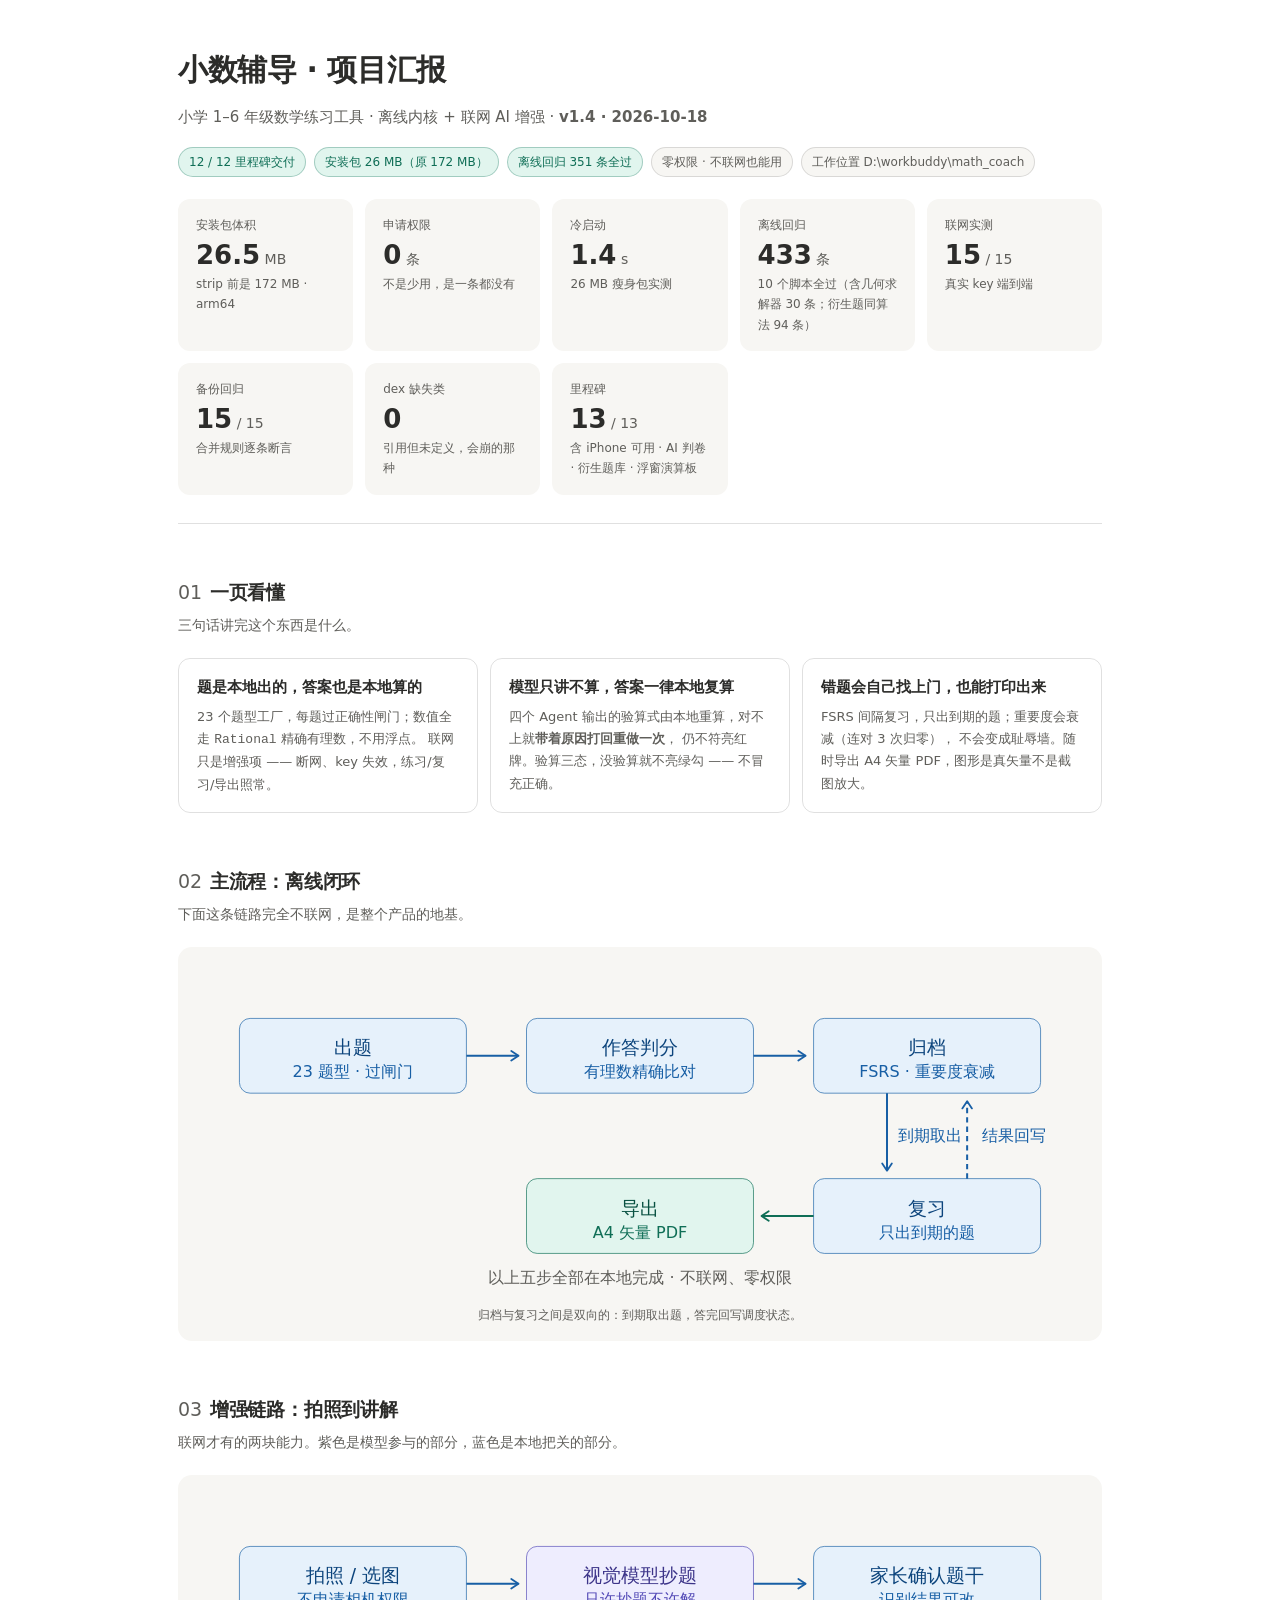
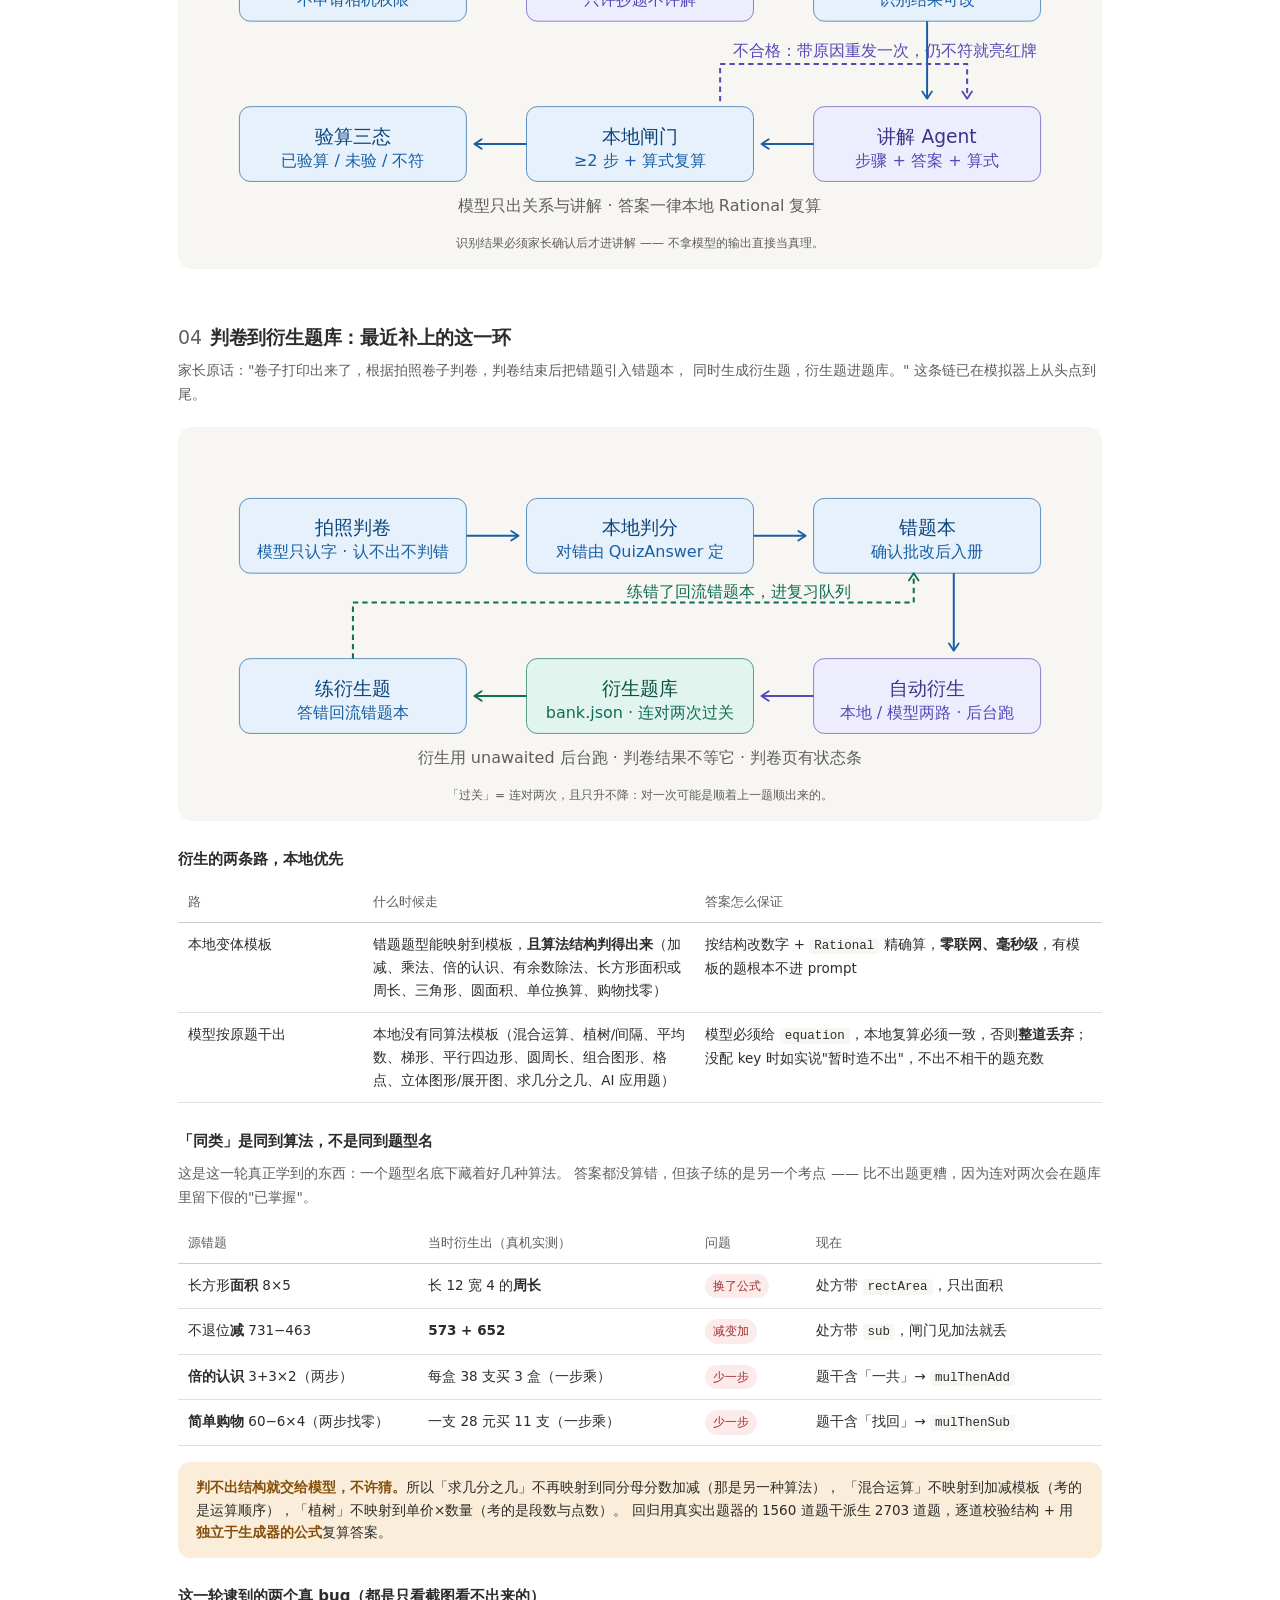
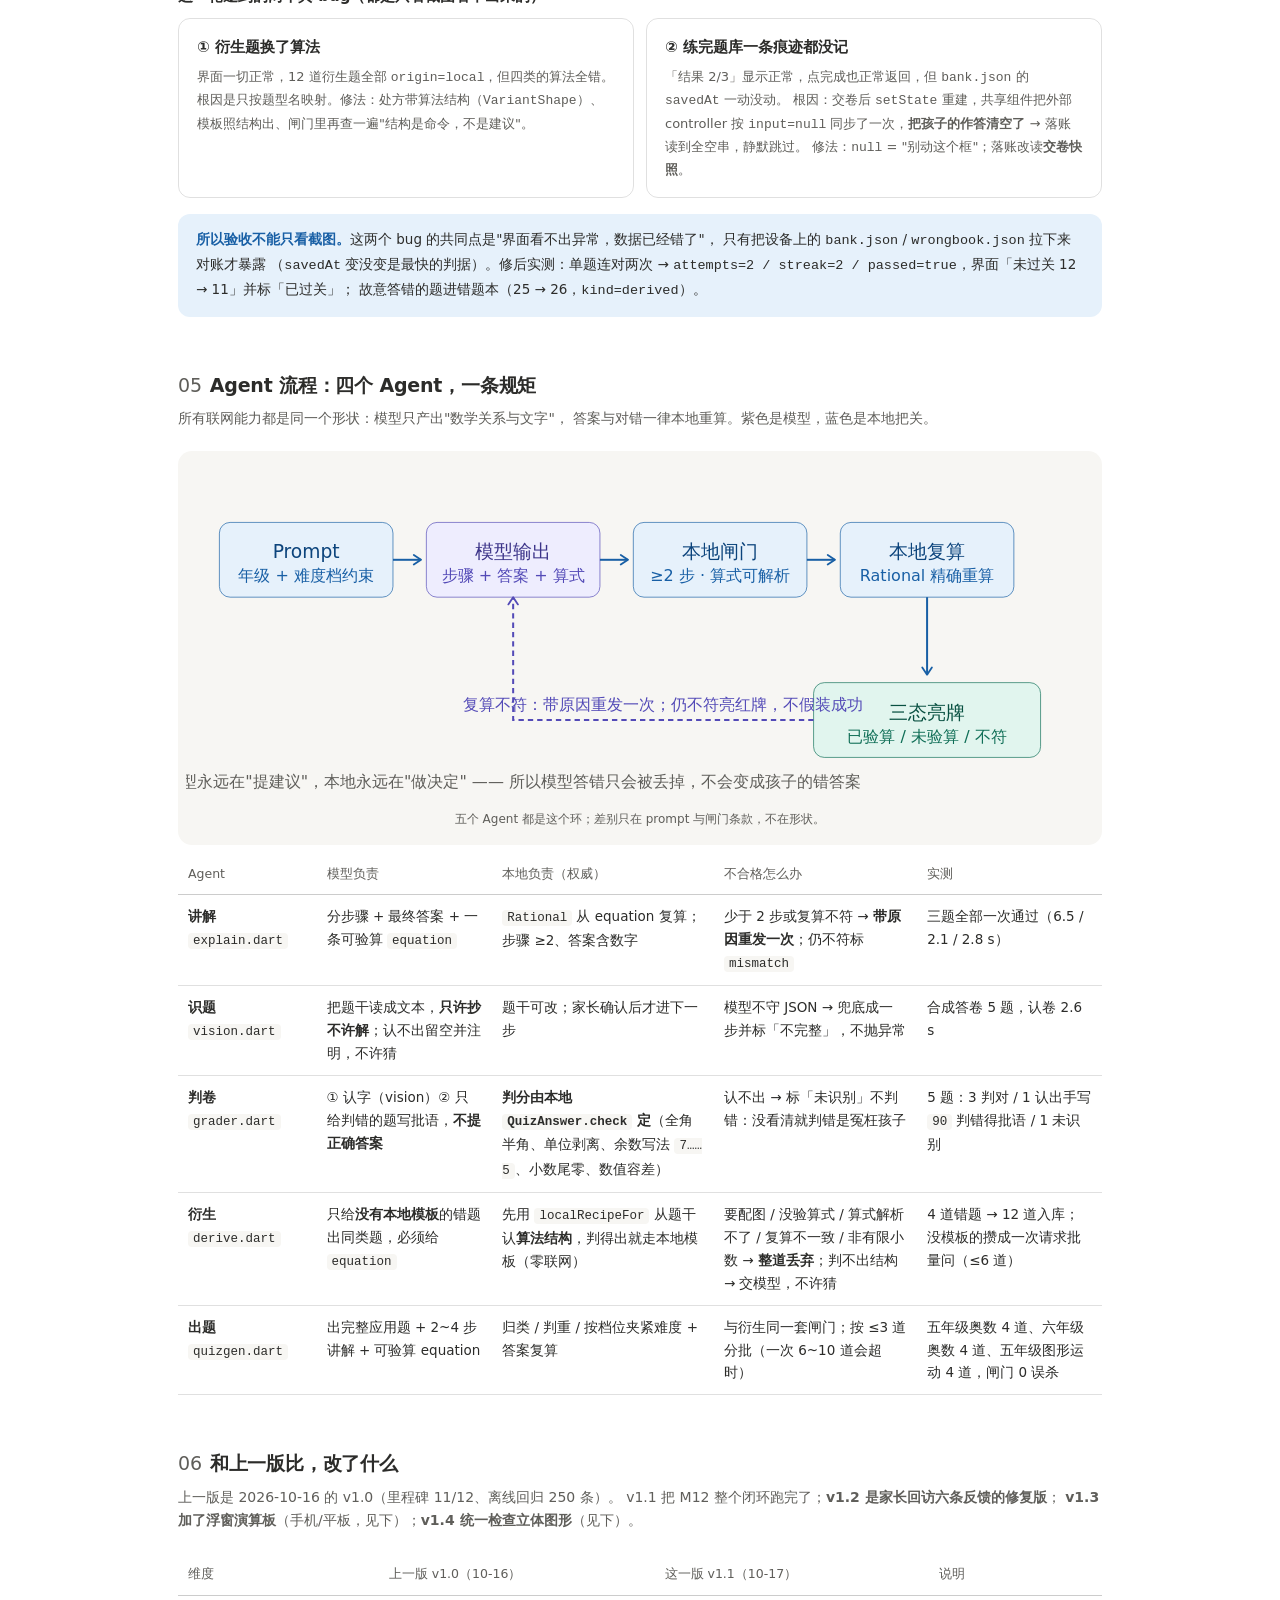
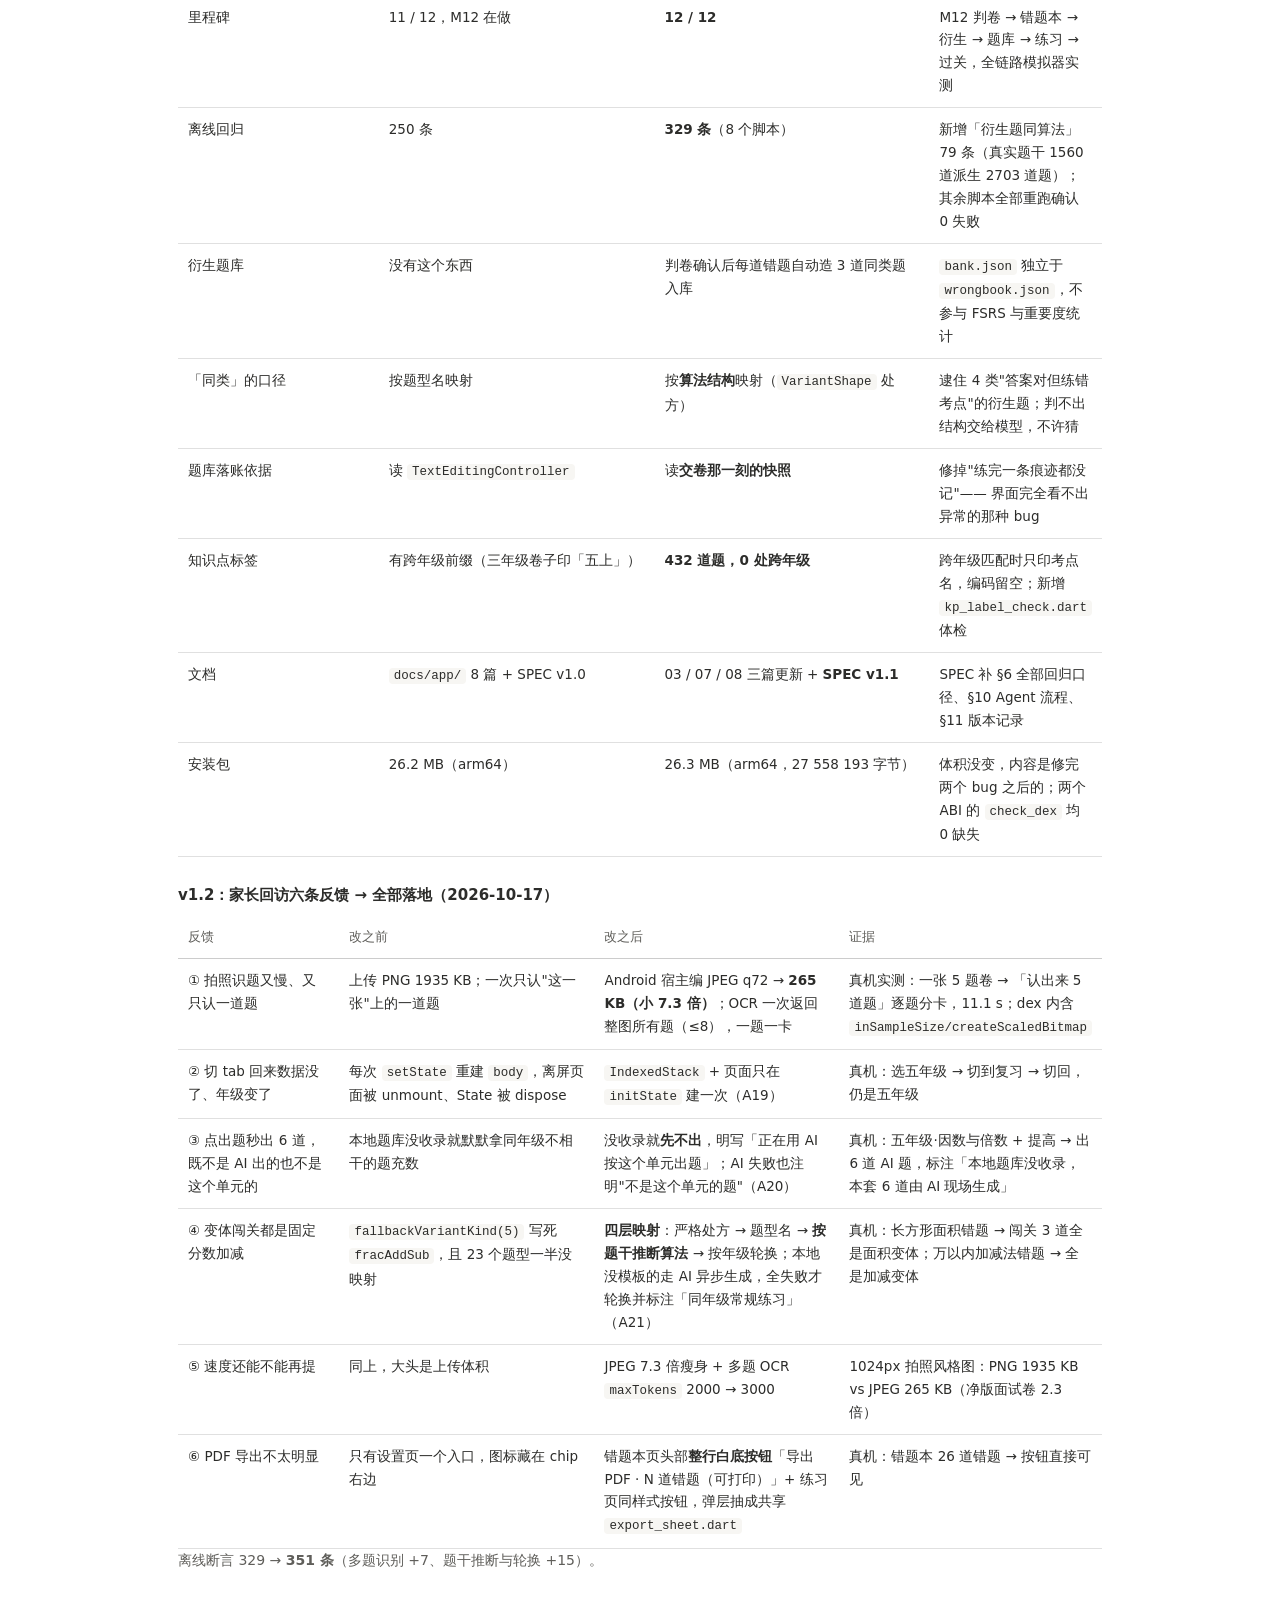
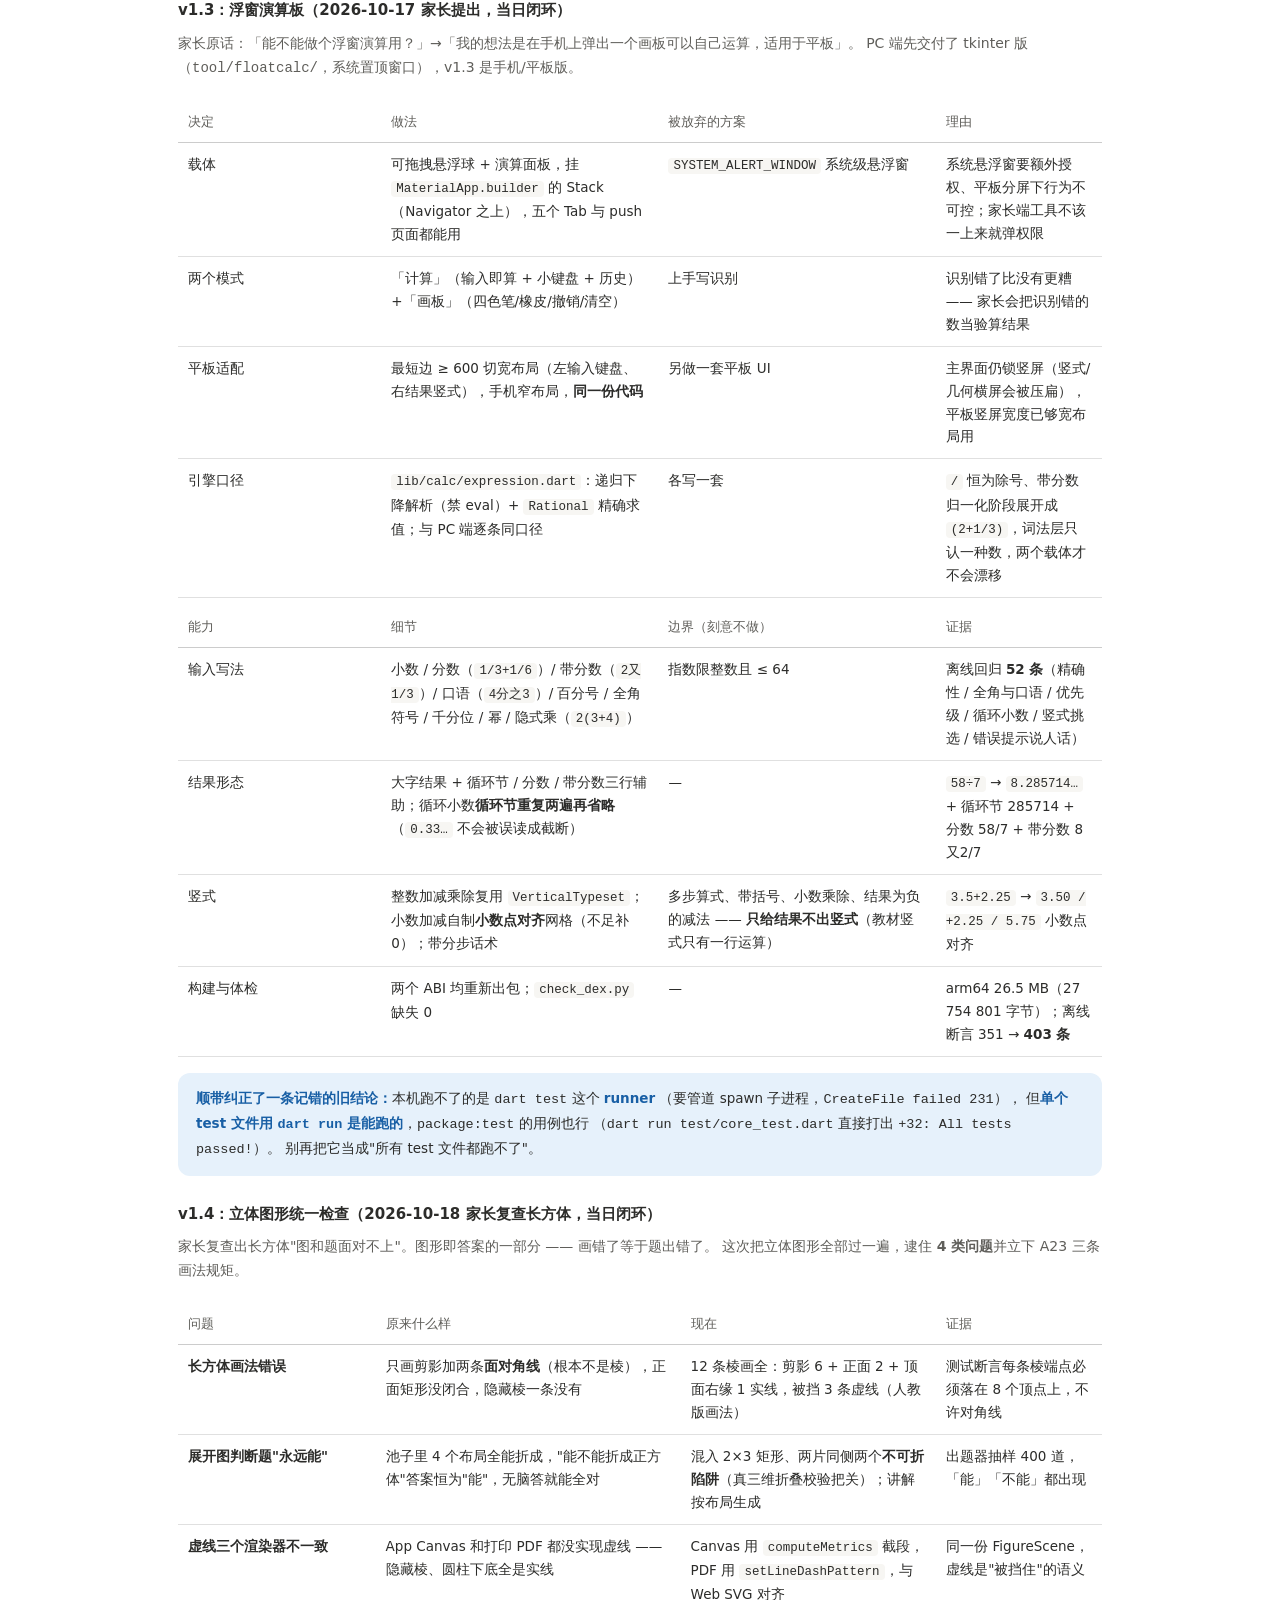
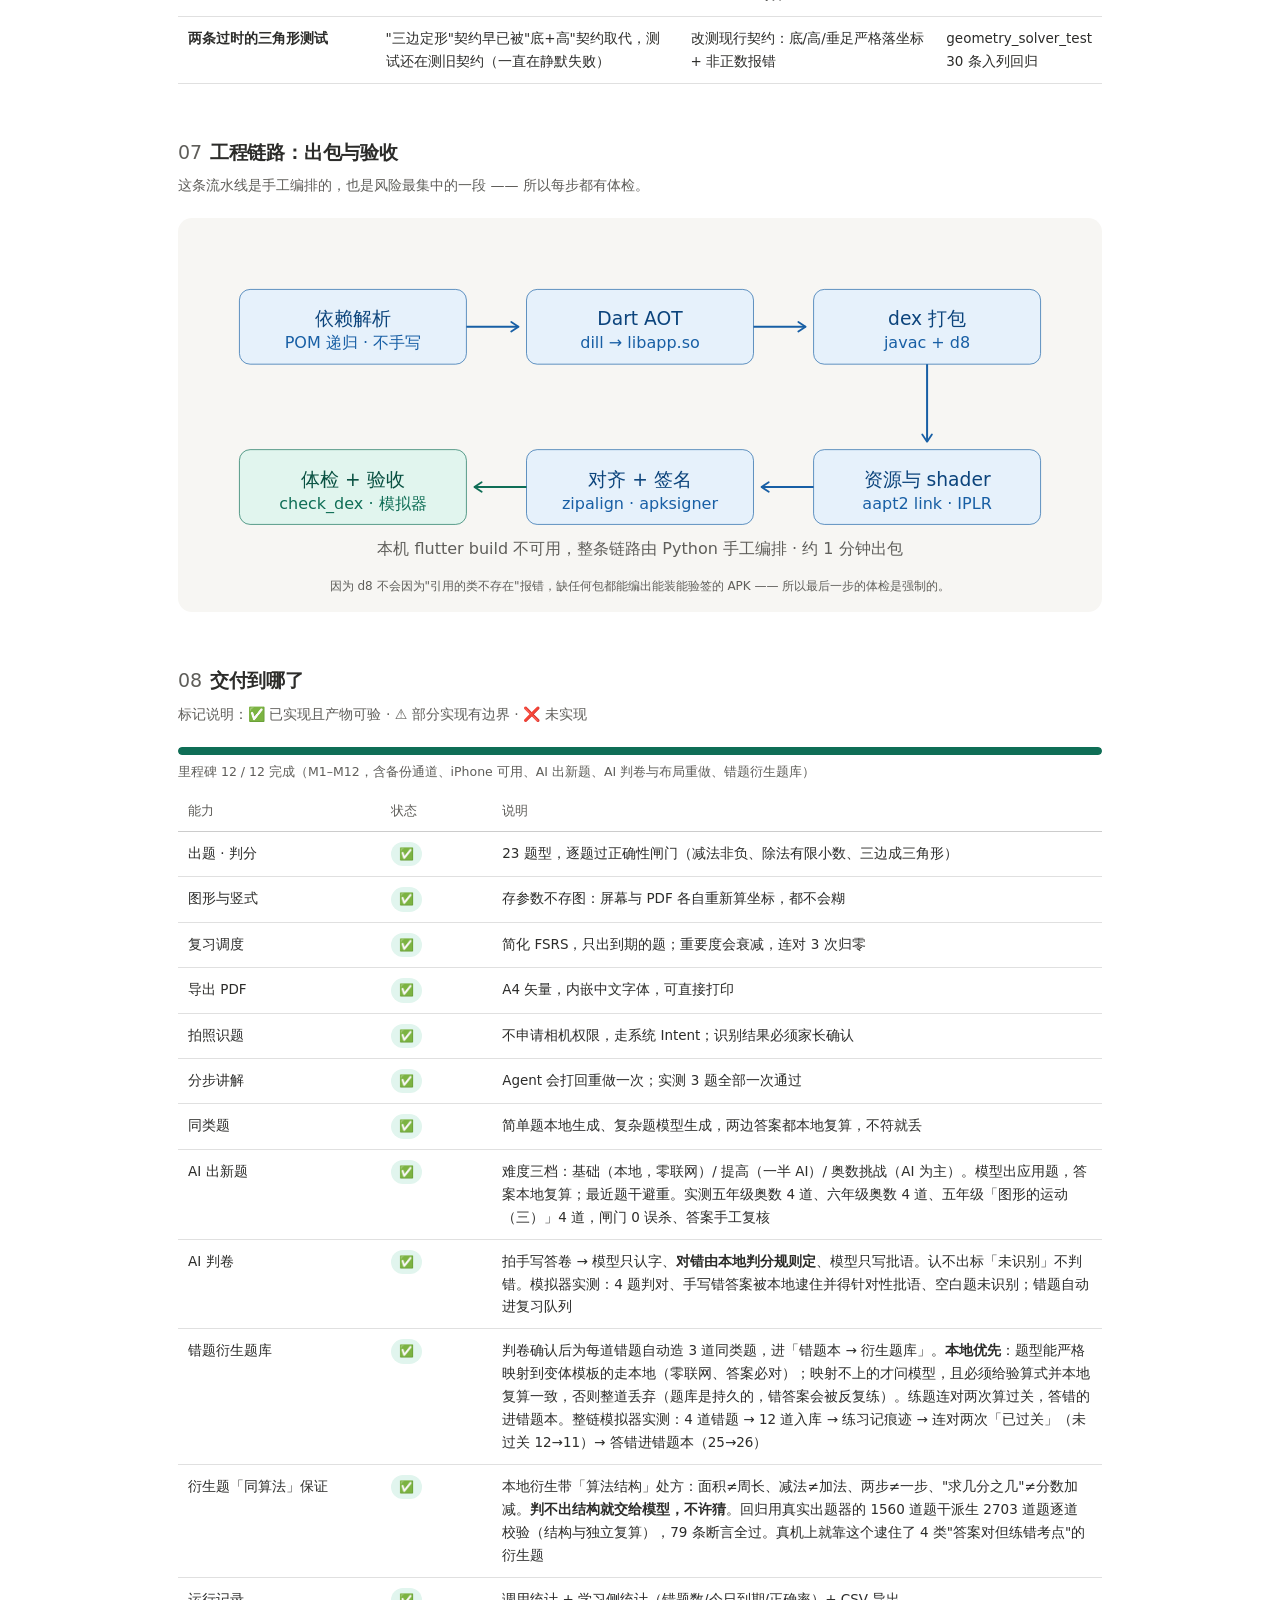
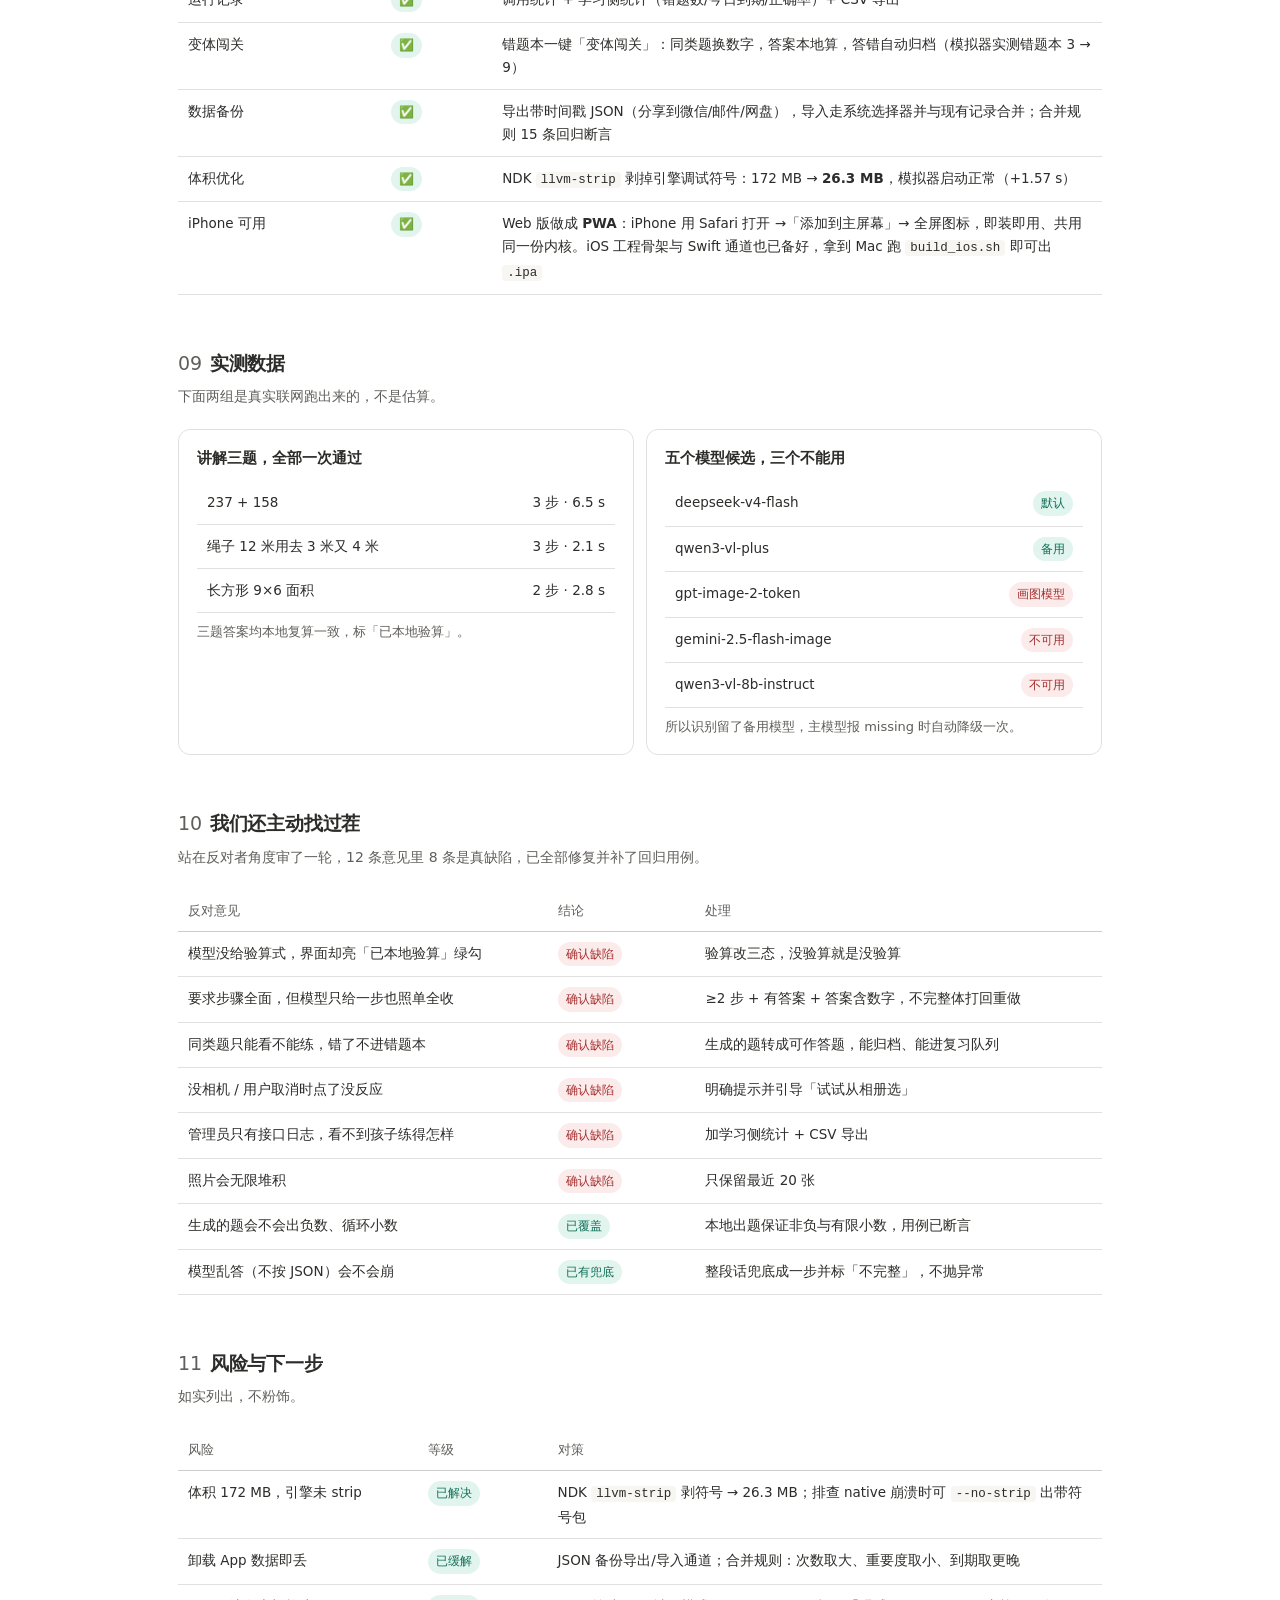
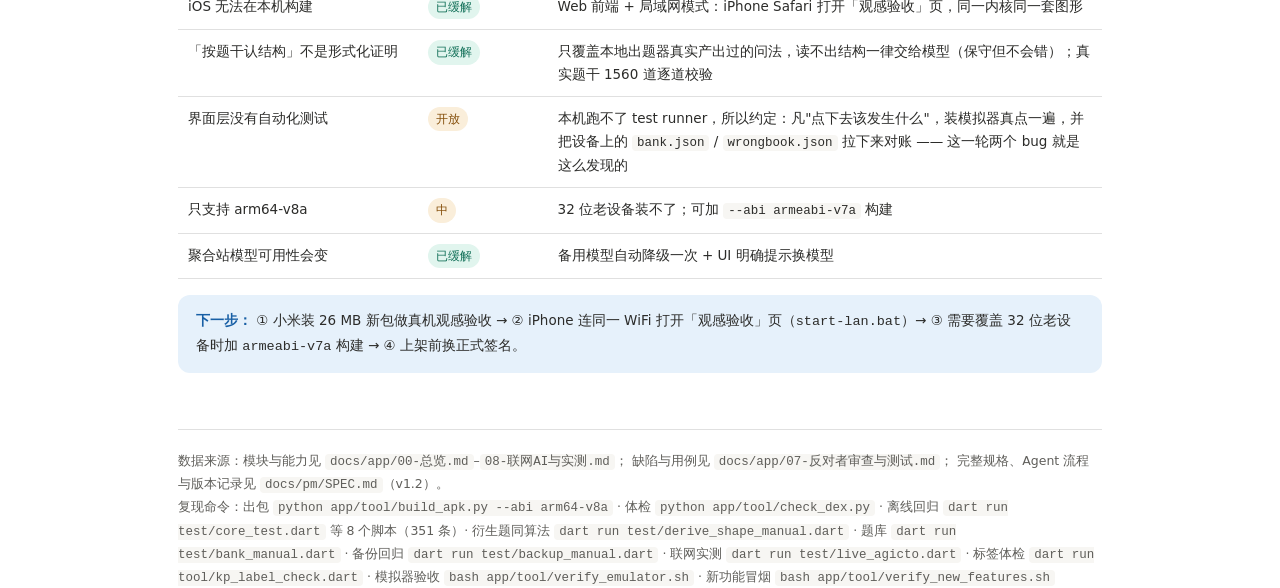
==== docs/pm/report.html @ 8990995c "init: 小学数学辅导（math_coach）首个公开版本 纯 Dart 内核的小学 1-6 年级数学辅导工具：出题、判分、错题本、 FSRS 间隔复习、矢量图形、PDF 组卷。三条铁律贯穿全栈： " ====
<!DOCTYPE html>
<html lang="zh-CN">
<head>
<meta charset="utf-8">
<meta name="viewport" content="width=device-width, initial-scale=1">
<title>小数辅导 · 项目汇报</title>
<style>
  :root{
    --blue:#185FA5; --blue-bg:#E6F1FB;
    --teal:#0F6E56; --teal-bg:#E1F5EE;
    --purple:#534AB7; --purple-bg:#EEEDFE;
    --amber:#854F0B; --amber-bg:#FAEEDA;
    --red:#A32D2D; --red-bg:#FCEBEB;
    --ink:#2C2C2A; --muted:#5F5E5A; --line:rgba(0,0,0,.12);
    --surf:#F7F6F3;
  }
  *{box-sizing:border-box}
  body{margin:0;background:#fff;color:var(--ink);
    font-family:"PingFang SC","Microsoft YaHei","Hiragino Sans GB",system-ui,sans-serif;
    font-size:14px;line-height:1.7;-webkit-font-smoothing:antialiased}
  .wrap{max-width:980px;margin:0 auto;padding:0 28px 64px}
  header{padding:44px 0 28px;border-bottom:1px solid var(--line)}
  h1{font-size:30px;font-weight:600;margin:0 0 10px;letter-spacing:-.4px}
  .sub{color:var(--muted);font-size:15px;margin:0}
  .tags{margin-top:16px;display:flex;gap:8px;flex-wrap:wrap}
  .tag{font-size:12px;padding:4px 10px;border-radius:999px;background:var(--surf);
    border:1px solid var(--line);color:var(--muted)}
  .tag.ok{background:var(--teal-bg);border-color:rgba(15,110,86,.3);color:var(--teal)}
  h2{font-size:19px;font-weight:600;margin:52px 0 6px;letter-spacing:-.2px}
  h2 .n{color:var(--muted);font-weight:400;margin-right:8px}
  h3{font-size:15px;font-weight:600;margin:26px 0 8px}
  .lead{color:var(--muted);margin:0 0 20px;font-size:14px}
  .kpis{display:grid;grid-template-columns:repeat(auto-fit,minmax(150px,1fr));gap:12px;margin-top:22px}
  .kpi{background:var(--surf);border-radius:12px;padding:16px 18px}
  .kpi .l{font-size:12px;color:var(--muted)}
  .kpi .v{font-size:26px;font-weight:600;line-height:1.25;margin-top:4px}
  .kpi .v small{font-size:14px;font-weight:400;color:var(--muted)}
  .kpi .d{font-size:12px;color:var(--muted);margin-top:2px}
  figure{margin:0;background:var(--surf);border-radius:14px;padding:18px 8px 8px}
  figure svg{display:block;width:100%;height:auto}
  figcaption{font-size:12px;color:var(--muted);padding:6px 14px 8px;text-align:center}
  table{width:100%;border-collapse:collapse;margin-top:8px;font-size:13.5px}
  th,td{text-align:left;padding:10px 10px;border-bottom:1px solid var(--line);vertical-align:top}
  th{font-weight:500;color:var(--muted);font-size:12.5px;border-bottom:1px solid rgba(0,0,0,.2)}
  td code{background:var(--surf);padding:1px 5px;border-radius:4px;font-size:12.5px}
  .pill{display:inline-block;font-size:12px;padding:2px 8px;border-radius:999px;white-space:nowrap}
  .p-ok{background:var(--teal-bg);color:var(--teal)}
  .p-warn{background:var(--amber-bg);color:var(--amber)}
  .p-no{background:var(--red-bg);color:var(--red)}
  .p-idle{background:var(--surf);color:var(--muted)}
  .cards{display:grid;grid-template-columns:repeat(auto-fit,minmax(280px,1fr));gap:12px}
  .card{border:1px solid var(--line);border-radius:12px;padding:16px 18px}
  .card h3{margin:0 0 6px;font-size:15px;font-weight:600}
  .card p{margin:0;font-size:13px;color:var(--muted)}
  .bar{height:8px;border-radius:999px;background:var(--surf);overflow:hidden;margin-top:14px}
  .bar i{display:block;height:100%;background:var(--teal);border-radius:999px}
  .tl{margin-top:10px;border-left:2px solid var(--line);padding-left:18px}
  .tl li{list-style:none;position:relative;padding:0 0 18px 0;margin:0}
  .tl li:before{content:"";position:absolute;left:-25px;top:7px;width:10px;height:10px;
    border-radius:50%;background:var(--teal);border:2px solid #fff}
  .tl li.idle:before{background:var(--surf);border-color:var(--muted)}
  .tl b{font-weight:600}
  .tl span{color:var(--muted);font-size:13px}
  .note{background:var(--blue-bg);border-radius:12px;padding:14px 18px;font-size:13.5px;margin-top:16px}
  .note b{color:var(--blue)}
  .note.bad{background:var(--amber-bg)}
  .note.bad b{color:var(--amber)}
  footer{margin-top:56px;padding-top:20px;border-top:1px solid var(--line);
    font-size:12.5px;color:var(--muted)}
  footer code{background:var(--surf);padding:1px 5px;border-radius:4px}
  @media print{body{font-size:12px}.wrap{padding:0 8px}h2{page-break-after:avoid}}
</style>
</head>
<body>
<div class="wrap">

<header>
  <h1>小数辅导 · 项目汇报</h1>
  <p class="sub">小学 1–6 年级数学练习工具 · 离线内核 + 联网 AI 增强 · <b>v1.4 · 2026-10-18</b></p>
  <div class="tags">
    <span class="tag ok">12 / 12 里程碑交付</span>
    <span class="tag ok">安装包 26 MB（原 172 MB）</span>
    <span class="tag ok">离线回归 351 条全过</span>
    <span class="tag">零权限 · 不联网也能用</span>
    <span class="tag">工作位置 D:\workbuddy\math_coach</span>
  </div>

  <div class="kpis">
    <div class="kpi"><div class="l">安装包体积</div><div class="v">26.5<small> MB</small></div><div class="d">strip 前是 172 MB · arm64</div></div>
    <div class="kpi"><div class="l">申请权限</div><div class="v">0<small> 条</small></div><div class="d">不是少用，是一条都没有</div></div>
    <div class="kpi"><div class="l">冷启动</div><div class="v">1.4<small> s</small></div><div class="d">26 MB 瘦身包实测</div></div>
    <div class="kpi"><div class="l">离线回归</div><div class="v">433<small> 条</small></div><div class="d">10 个脚本全过（含几何求解器 30 条；衍生题同算法 94 条）</div></div>
    <div class="kpi"><div class="l">联网实测</div><div class="v">15<small> / 15</small></div><div class="d">真实 key 端到端</div></div>
    <div class="kpi"><div class="l">备份回归</div><div class="v">15<small> / 15</small></div><div class="d">合并规则逐条断言</div></div>
    <div class="kpi"><div class="l">dex 缺失类</div><div class="v">0</div><div class="d">引用但未定义，会崩的那种</div></div>
    <div class="kpi"><div class="l">里程碑</div><div class="v">13<small> / 13</small></div><div class="d">含 iPhone 可用 · AI 判卷 · 衍生题库 · 浮窗演算板</div></div>
  </div>
</header>

<h2><span class="n">01</span>一页看懂</h2>
<p class="lead">三句话讲完这个东西是什么。</p>
<div class="cards">
  <div class="card">
    <h3>题是本地出的，答案也是本地算的</h3>
    <p>23 个题型工厂，每题过正确性闸门；数值全走 <code>Rational</code> 精确有理数，不用浮点。
       联网只是增强项 —— 断网、key 失效，练习/复习/导出照常。</p>
  </div>
  <div class="card">
    <h3>模型只讲不算，答案一律本地复算</h3>
    <p>四个 Agent 输出的验算式由本地重算，对不上就<b>带着原因打回重做一次</b>，
       仍不符亮红牌。验算三态，没验算就不亮绿勾 —— 不冒充正确。</p>
  </div>
  <div class="card">
    <h3>错题会自己找上门，也能打印出来</h3>
    <p>FSRS 间隔复习，只出到期的题；重要度会衰减（连对 3 次归零），
       不会变成耻辱墙。随时导出 A4 矢量 PDF，图形是真矢量不是截图放大。</p>
  </div>
</div>

<h2><span class="n">02</span>主流程：离线闭环</h2>
<p class="lead">下面这条链路完全不联网，是整个产品的地基。</p>
<figure>
<svg viewBox="0 0 680 250" width="100%" role="img">
<title>离线练习闭环</title>
<desc>出题、判分、归档、复习、导出五个环节构成的闭环。</desc>
<defs>
<marker id="a1" viewBox="0 0 10 10" refX="8" refY="5" markerWidth="6" markerHeight="6" orient="auto-start-reverse">
<path d="M2 1L8 5L2 9" fill="none" stroke="context-stroke" stroke-width="1.5" stroke-linecap="round" stroke-linejoin="round"/>
</marker>
</defs>
<g><rect x="40" y="40" width="170" height="56" rx="8" fill="#E6F1FB" stroke="#185FA5" stroke-width=".5"/>
<text x="125" y="62" font-size="14" font-weight="500" fill="#0C447C" text-anchor="middle" dominant-baseline="central">出题</text>
<text x="125" y="80" font-size="12" fill="#185FA5" text-anchor="middle" dominant-baseline="central">23 题型 · 过闸门</text></g>
<g><rect x="255" y="40" width="170" height="56" rx="8" fill="#E6F1FB" stroke="#185FA5" stroke-width=".5"/>
<text x="340" y="62" font-size="14" font-weight="500" fill="#0C447C" text-anchor="middle" dominant-baseline="central">作答判分</text>
<text x="340" y="80" font-size="12" fill="#185FA5" text-anchor="middle" dominant-baseline="central">有理数精确比对</text></g>
<g><rect x="470" y="40" width="170" height="56" rx="8" fill="#E6F1FB" stroke="#185FA5" stroke-width=".5"/>
<text x="555" y="62" font-size="14" font-weight="500" fill="#0C447C" text-anchor="middle" dominant-baseline="central">归档</text>
<text x="555" y="80" font-size="12" fill="#185FA5" text-anchor="middle" dominant-baseline="central">FSRS · 重要度衰减</text></g>
<g><rect x="470" y="160" width="170" height="56" rx="8" fill="#E6F1FB" stroke="#185FA5" stroke-width=".5"/>
<text x="555" y="182" font-size="14" font-weight="500" fill="#0C447C" text-anchor="middle" dominant-baseline="central">复习</text>
<text x="555" y="200" font-size="12" fill="#185FA5" text-anchor="middle" dominant-baseline="central">只出到期的题</text></g>
<g><rect x="255" y="160" width="170" height="56" rx="8" fill="#E1F5EE" stroke="#0F6E56" stroke-width=".5"/>
<text x="340" y="182" font-size="14" font-weight="500" fill="#085041" text-anchor="middle" dominant-baseline="central">导出</text>
<text x="340" y="200" font-size="12" fill="#0F6E56" text-anchor="middle" dominant-baseline="central">A4 矢量 PDF</text></g>
<path d="M210 68 L249 68" fill="none" stroke="#185FA5" stroke-width="1.5" marker-end="url(#a1)"/>
<path d="M425 68 L464 68" fill="none" stroke="#185FA5" stroke-width="1.5" marker-end="url(#a1)"/>
<path d="M525 96 L525 154" fill="none" stroke="#185FA5" stroke-width="1.5" marker-end="url(#a1)"/>
<path d="M585 160 L585 102" fill="none" stroke="#185FA5" stroke-width="1.5" stroke-dasharray="4 3" marker-end="url(#a1)"/>
<path d="M470 188 L431 188" fill="none" stroke="#0F6E56" stroke-width="1.5" marker-end="url(#a1)"/>
<text x="533" y="128" font-size="12" fill="#185FA5" dominant-baseline="central">到期取出</text>
<text x="596" y="128" font-size="12" fill="#185FA5" dominant-baseline="central">结果回写</text>
<text x="340" y="234" font-size="12" fill="#5F5E5A" text-anchor="middle" dominant-baseline="central">以上五步全部在本地完成 · 不联网、零权限</text>
</svg>
<figcaption>归档与复习之间是双向的：到期取出题，答完回写调度状态。</figcaption>
</figure>

<h2><span class="n">03</span>增强链路：拍照到讲解</h2>
<p class="lead">联网才有的两块能力。紫色是模型参与的部分，蓝色是本地把关的部分。</p>
<figure>
<svg viewBox="0 0 680 250" width="100%" role="img">
<title>拍照识题到分步讲解的链路</title>
<desc>拍照选图、视觉模型抄题、家长确认、讲解 Agent、本地闸门与验算三态。</desc>
<defs>
<marker id="a2" viewBox="0 0 10 10" refX="8" refY="5" markerWidth="6" markerHeight="6" orient="auto-start-reverse">
<path d="M2 1L8 5L2 9" fill="none" stroke="context-stroke" stroke-width="1.5" stroke-linecap="round" stroke-linejoin="round"/>
</marker>
</defs>
<g><rect x="40" y="40" width="170" height="56" rx="8" fill="#E6F1FB" stroke="#185FA5" stroke-width=".5"/>
<text x="125" y="62" font-size="14" font-weight="500" fill="#0C447C" text-anchor="middle" dominant-baseline="central">拍照 / 选图</text>
<text x="125" y="80" font-size="12" fill="#185FA5" text-anchor="middle" dominant-baseline="central">不申请相机权限</text></g>
<g><rect x="255" y="40" width="170" height="56" rx="8" fill="#EEEDFE" stroke="#534AB7" stroke-width=".5"/>
<text x="340" y="62" font-size="14" font-weight="500" fill="#3C3489" text-anchor="middle" dominant-baseline="central">视觉模型抄题</text>
<text x="340" y="80" font-size="12" fill="#534AB7" text-anchor="middle" dominant-baseline="central">只许抄题不许解</text></g>
<g><rect x="470" y="40" width="170" height="56" rx="8" fill="#E6F1FB" stroke="#185FA5" stroke-width=".5"/>
<text x="555" y="62" font-size="14" font-weight="500" fill="#0C447C" text-anchor="middle" dominant-baseline="central">家长确认题干</text>
<text x="555" y="80" font-size="12" fill="#185FA5" text-anchor="middle" dominant-baseline="central">识别结果可改</text></g>
<g><rect x="470" y="160" width="170" height="56" rx="8" fill="#EEEDFE" stroke="#534AB7" stroke-width=".5"/>
<text x="555" y="182" font-size="14" font-weight="500" fill="#3C3489" text-anchor="middle" dominant-baseline="central">讲解 Agent</text>
<text x="555" y="200" font-size="12" fill="#534AB7" text-anchor="middle" dominant-baseline="central">步骤 + 答案 + 算式</text></g>
<g><rect x="255" y="160" width="170" height="56" rx="8" fill="#E6F1FB" stroke="#185FA5" stroke-width=".5"/>
<text x="340" y="182" font-size="14" font-weight="500" fill="#0C447C" text-anchor="middle" dominant-baseline="central">本地闸门</text>
<text x="340" y="200" font-size="12" fill="#185FA5" text-anchor="middle" dominant-baseline="central">≥2 步 + 算式复算</text></g>
<g><rect x="40" y="160" width="170" height="56" rx="8" fill="#E6F1FB" stroke="#185FA5" stroke-width=".5"/>
<text x="125" y="182" font-size="14" font-weight="500" fill="#0C447C" text-anchor="middle" dominant-baseline="central">验算三态</text>
<text x="125" y="200" font-size="12" fill="#185FA5" text-anchor="middle" dominant-baseline="central">已验算 / 未验 / 不符</text></g>
<path d="M210 68 L249 68" fill="none" stroke="#185FA5" stroke-width="1.5" marker-end="url(#a2)"/>
<path d="M425 68 L464 68" fill="none" stroke="#185FA5" stroke-width="1.5" marker-end="url(#a2)"/>
<path d="M555 96 L555 154" fill="none" stroke="#185FA5" stroke-width="1.5" marker-end="url(#a2)"/>
<path d="M470 188 L431 188" fill="none" stroke="#185FA5" stroke-width="1.5" marker-end="url(#a2)"/>
<path d="M255 188 L216 188" fill="none" stroke="#185FA5" stroke-width="1.5" marker-end="url(#a2)"/>
<path d="M400 156 L400 128 L585 128 L585 154" fill="none" stroke="#534AB7" stroke-width="1.5" stroke-dasharray="4 3" marker-end="url(#a2)"/>
<text x="410" y="118" font-size="12" fill="#534AB7" dominant-baseline="central">不合格：带原因重发一次，仍不符就亮红牌</text>
<text x="340" y="234" font-size="12" fill="#5F5E5A" text-anchor="middle" dominant-baseline="central">模型只出关系与讲解 · 答案一律本地 Rational 复算</text>
</svg>
<figcaption>识别结果必须家长确认后才进讲解 —— 不拿模型的输出直接当真理。</figcaption>
</figure>

<h2><span class="n">04</span>判卷到衍生题库：最近补上的这一环</h2>
<p class="lead">家长原话："卷子打印出来了，根据拍照卷子判卷，判卷结束后把错题引入错题本，
同时生成衍生题，衍生题进题库。" 这条链已在模拟器上从头点到尾。</p>
<figure>
<svg viewBox="0 0 680 250" width="100%" role="img">
<title>拍照判卷到衍生题库的完整链路</title>
<desc>判卷、本地判分、错题本、后台自动衍生、衍生题库、练习与过关，以及答错回流错题本。</desc>
<defs>
<marker id="a4" viewBox="0 0 10 10" refX="8" refY="5" markerWidth="6" markerHeight="6" orient="auto-start-reverse">
<path d="M2 1L8 5L2 9" fill="none" stroke="context-stroke" stroke-width="1.5" stroke-linecap="round" stroke-linejoin="round"/>
</marker>
</defs>
<g><rect x="40" y="40" width="170" height="56" rx="8" fill="#E6F1FB" stroke="#185FA5" stroke-width=".5"/>
<text x="125" y="62" font-size="14" font-weight="500" fill="#0C447C" text-anchor="middle" dominant-baseline="central">拍照判卷</text>
<text x="125" y="80" font-size="12" fill="#185FA5" text-anchor="middle" dominant-baseline="central">模型只认字 · 认不出不判错</text></g>
<g><rect x="255" y="40" width="170" height="56" rx="8" fill="#E6F1FB" stroke="#185FA5" stroke-width=".5"/>
<text x="340" y="62" font-size="14" font-weight="500" fill="#0C447C" text-anchor="middle" dominant-baseline="central">本地判分</text>
<text x="340" y="80" font-size="12" fill="#185FA5" text-anchor="middle" dominant-baseline="central">对错由 QuizAnswer 定</text></g>
<g><rect x="470" y="40" width="170" height="56" rx="8" fill="#E6F1FB" stroke="#185FA5" stroke-width=".5"/>
<text x="555" y="62" font-size="14" font-weight="500" fill="#0C447C" text-anchor="middle" dominant-baseline="central">错题本</text>
<text x="555" y="80" font-size="12" fill="#185FA5" text-anchor="middle" dominant-baseline="central">确认批改后入册</text></g>
<g><rect x="470" y="160" width="170" height="56" rx="8" fill="#EEEDFE" stroke="#534AB7" stroke-width=".5"/>
<text x="555" y="182" font-size="14" font-weight="500" fill="#3C3489" text-anchor="middle" dominant-baseline="central">自动衍生</text>
<text x="555" y="200" font-size="12" fill="#534AB7" text-anchor="middle" dominant-baseline="central">本地 / 模型两路 · 后台跑</text></g>
<g><rect x="255" y="160" width="170" height="56" rx="8" fill="#E1F5EE" stroke="#0F6E56" stroke-width=".5"/>
<text x="340" y="182" font-size="14" font-weight="500" fill="#085041" text-anchor="middle" dominant-baseline="central">衍生题库</text>
<text x="340" y="200" font-size="12" fill="#0F6E56" text-anchor="middle" dominant-baseline="central">bank.json · 连对两次过关</text></g>
<g><rect x="40" y="160" width="170" height="56" rx="8" fill="#E6F1FB" stroke="#185FA5" stroke-width=".5"/>
<text x="125" y="182" font-size="14" font-weight="500" fill="#0C447C" text-anchor="middle" dominant-baseline="central">练衍生题</text>
<text x="125" y="200" font-size="12" fill="#185FA5" text-anchor="middle" dominant-baseline="central">答错回流错题本</text></g>
<path d="M210 68 L249 68" fill="none" stroke="#185FA5" stroke-width="1.5" marker-end="url(#a4)"/>
<path d="M425 68 L464 68" fill="none" stroke="#185FA5" stroke-width="1.5" marker-end="url(#a4)"/>
<path d="M575 96 L575 154" fill="none" stroke="#185FA5" stroke-width="1.5" marker-end="url(#a4)"/>
<path d="M470 188 L431 188" fill="none" stroke="#534AB7" stroke-width="1.5" marker-end="url(#a4)"/>
<path d="M255 188 L216 188" fill="none" stroke="#0F6E56" stroke-width="1.5" marker-end="url(#a4)"/>
<path d="M125 160 L125 118 L545 118 L545 96" fill="none" stroke="#0F6E56" stroke-width="1.5" stroke-dasharray="4 3" marker-end="url(#a4)"/>
<text x="330" y="110" font-size="12" fill="#0F6E56" dominant-baseline="central">练错了回流错题本，进复习队列</text>
<text x="340" y="234" font-size="12" fill="#5F5E5A" text-anchor="middle" dominant-baseline="central">衍生用 unawaited 后台跑 · 判卷结果不等它 · 判卷页有状态条</text>
</svg>
<figcaption>「过关」= 连对两次，且只升不降：对一次可能是顺着上一题顺出来的。</figcaption>
</figure>

<h3>衍生的两条路，本地优先</h3>
<table>
<thead><tr><th style="width:20%">路</th><th style="width:36%">什么时候走</th><th>答案怎么保证</th></tr></thead>
<tbody>
<tr><td>本地变体模板</td><td>错题题型能映射到模板，<b>且算法结构判得出来</b>（加减、乘法、倍的认识、有余数除法、长方形面积或周长、三角形、圆面积、单位换算、购物找零）</td><td>按结构改数字 + <code>Rational</code> 精确算，<b>零联网、毫秒级</b>，有模板的题根本不进 prompt</td></tr>
<tr><td>模型按原题干出</td><td>本地没有同算法模板（混合运算、植树/间隔、平均数、梯形、平行四边形、圆周长、组合图形、格点、立体图形/展开图、求几分之几、AI 应用题）</td><td>模型必须给 <code>equation</code>，本地复算必须一致，否则<b>整道丢弃</b>；没配 key 时如实说"暂时造不出"，不出不相干的题充数</td></tr>
</tbody>
</table>

<h3>「同类」是同到算法，不是同到题型名</h3>
<p class="lead" style="margin-bottom:12px">这是这一轮真正学到的东西：一个题型名底下藏着好几种算法。
答案都没算错，但孩子练的是另一个考点 —— 比不出题更糟，因为连对两次会在题库里留下假的"已掌握"。</p>
<table>
<thead><tr><th style="width:26%">源错题</th><th style="width:30%">当时衍生出（真机实测）</th><th style="width:12%">问题</th><th>现在</th></tr></thead>
<tbody>
<tr><td>长方形<b>面积</b> 8×5</td><td>长 12 宽 4 的<b>周长</b></td><td><span class="pill p-no">换了公式</span></td><td>处方带 <code>rectArea</code>，只出面积</td></tr>
<tr><td>不退位<b>减</b> 731−463</td><td><b>573 + 652</b></td><td><span class="pill p-no">减变加</span></td><td>处方带 <code>sub</code>，闸门见加法就丢</td></tr>
<tr><td><b>倍的认识</b> 3+3×2（两步）</td><td>每盒 38 支买 3 盒（一步乘）</td><td><span class="pill p-no">少一步</span></td><td>题干含「一共」→ <code>mulThenAdd</code></td></tr>
<tr><td><b>简单购物</b> 60−6×4（两步找零）</td><td>一支 28 元买 11 支（一步乘）</td><td><span class="pill p-no">少一步</span></td><td>题干含「找回」→ <code>mulThenSub</code></td></tr>
</tbody>
</table>
<div class="note bad">
  <b>判不出结构就交给模型，不许猜。</b>所以「求几分之几」不再映射到同分母分数加减（那是另一种算法），
  「混合运算」不映射到加减模板（考的是运算顺序），「植树」不映射到单价×数量（考的是段数与点数）。
  回归用真实出题器的 1560 道题干派生 2703 道题，逐道校验结构 + 用<b>独立于生成器的公式</b>复算答案。
</div>

<h3>这一轮逮到的两个真 bug（都是只看截图看不出来的）</h3>
<div class="cards">
  <div class="card">
    <h3>① 衍生题换了算法</h3>
    <p>界面一切正常，12 道衍生题全部 <code>origin=local</code>，但四类的算法全错。
       根因是只按题型名映射。修法：处方带算法结构（<code>VariantShape</code>）、
       模板照结构出、闸门里再查一遍"结构是命令，不是建议"。</p>
  </div>
  <div class="card">
    <h3>② 练完题库一条痕迹都没记</h3>
    <p>「结果 2/3」显示正常，点完成也正常返回，但 <code>bank.json</code> 的 <code>savedAt</code> 一动没动。
       根因：交卷后 <code>setState</code> 重建，共享组件把外部 controller 按 <code>input=null</code>
       同步了一次，<b>把孩子的作答清空了</b> → 落账读到全空串，静默跳过。
       修法：<code>null</code> = "别动这个框"；落账改读<b>交卷快照</b>。</p>
  </div>
</div>
<div class="note">
  <b>所以验收不能只看截图。</b>这两个 bug 的共同点是"界面看不出异常，数据已经错了"，
  只有把设备上的 <code>bank.json</code> / <code>wrongbook.json</code> 拉下来对账才暴露
  （<code>savedAt</code> 变没变是最快的判据）。修后实测：单题连对两次 →
  <code>attempts=2 / streak=2 / passed=true</code>，界面「未过关 12 → 11」并标「已过关」；
  故意答错的题进错题本（25 → 26，<code>kind=derived</code>）。
</div>

<h2><span class="n">05</span>Agent 流程：四个 Agent，一条规矩</h2>
<p class="lead">所有联网能力都是同一个形状：模型只产出"数学关系与文字"，
答案与对错一律本地重算。紫色是模型，蓝色是本地把关。</p>
<figure>
<svg viewBox="0 0 680 250" width="100%" role="img">
<title>Agent 通用流程：prompt、模型输出、本地闸门、本地复算、三态亮牌与重试</title>
<desc>五个阶段构成一个环，复算不符时带原因重发一次，仍不符亮红牌。</desc>
<defs>
<marker id="a5" viewBox="0 0 10 10" refX="8" refY="5" markerWidth="6" markerHeight="6" orient="auto-start-reverse">
<path d="M2 1L8 5L2 9" fill="none" stroke="context-stroke" stroke-width="1.5" stroke-linecap="round" stroke-linejoin="round"/>
</marker>
</defs>
<g><rect x="25" y="40" width="130" height="56" rx="8" fill="#E6F1FB" stroke="#185FA5" stroke-width=".5"/>
<text x="90" y="62" font-size="14" font-weight="500" fill="#0C447C" text-anchor="middle" dominant-baseline="central">Prompt</text>
<text x="90" y="80" font-size="12" fill="#185FA5" text-anchor="middle" dominant-baseline="central">年级 + 难度档约束</text></g>
<g><rect x="180" y="40" width="130" height="56" rx="8" fill="#EEEDFE" stroke="#534AB7" stroke-width=".5"/>
<text x="245" y="62" font-size="14" font-weight="500" fill="#3C3489" text-anchor="middle" dominant-baseline="central">模型输出</text>
<text x="245" y="80" font-size="12" fill="#534AB7" text-anchor="middle" dominant-baseline="central">步骤 + 答案 + 算式</text></g>
<g><rect x="335" y="40" width="130" height="56" rx="8" fill="#E6F1FB" stroke="#185FA5" stroke-width=".5"/>
<text x="400" y="62" font-size="14" font-weight="500" fill="#0C447C" text-anchor="middle" dominant-baseline="central">本地闸门</text>
<text x="400" y="80" font-size="12" fill="#185FA5" text-anchor="middle" dominant-baseline="central">≥2 步 · 算式可解析</text></g>
<g><rect x="490" y="40" width="130" height="56" rx="8" fill="#E6F1FB" stroke="#185FA5" stroke-width=".5"/>
<text x="555" y="62" font-size="14" font-weight="500" fill="#0C447C" text-anchor="middle" dominant-baseline="central">本地复算</text>
<text x="555" y="80" font-size="12" fill="#185FA5" text-anchor="middle" dominant-baseline="central">Rational 精确重算</text></g>
<g><rect x="470" y="160" width="170" height="56" rx="8" fill="#E1F5EE" stroke="#0F6E56" stroke-width=".5"/>
<text x="555" y="182" font-size="14" font-weight="500" fill="#085041" text-anchor="middle" dominant-baseline="central">三态亮牌</text>
<text x="555" y="200" font-size="12" fill="#0F6E56" text-anchor="middle" dominant-baseline="central">已验算 / 未验算 / 不符</text></g>
<path d="M155 68 L176 68" fill="none" stroke="#185FA5" stroke-width="1.5" marker-end="url(#a5)"/>
<path d="M310 68 L331 68" fill="none" stroke="#185FA5" stroke-width="1.5" marker-end="url(#a5)"/>
<path d="M465 68 L486 68" fill="none" stroke="#185FA5" stroke-width="1.5" marker-end="url(#a5)"/>
<path d="M555 96 L555 154" fill="none" stroke="#185FA5" stroke-width="1.5" marker-end="url(#a5)"/>
<path d="M470 188 L245 188 L245 96" fill="none" stroke="#534AB7" stroke-width="1.5" stroke-dasharray="4 3" marker-end="url(#a5)"/>
<text x="357" y="176" font-size="12" fill="#534AB7" text-anchor="middle" dominant-baseline="central">复算不符：带原因重发一次；仍不符亮红牌，不假装成功</text>
<text x="245" y="234" font-size="12" fill="#5F5E5A" text-anchor="middle" dominant-baseline="central">模型永远在"提建议"，本地永远在"做决定" —— 所以模型答错只会被丢掉，不会变成孩子的错答案</text>
</svg>
<figcaption>五个 Agent 都是这个环；差别只在 prompt 与闸门条款，不在形状。</figcaption>
</figure>

<table>
<thead><tr><th style="width:15%">Agent</th><th style="width:19%">模型负责</th><th style="width:24%">本地负责（权威）</th><th style="width:22%">不合格怎么办</th><th>实测</th></tr></thead>
<tbody>
<tr><td><b>讲解</b><br><code>explain.dart</code></td><td>分步骤 + 最终答案 + 一条可验算 <code>equation</code></td><td><code>Rational</code> 从 equation 复算；步骤 ≥2、答案含数字</td><td>少于 2 步或复算不符 → <b>带原因重发一次</b>；仍不符标 <code>mismatch</code></td><td>三题全部一次通过（6.5 / 2.1 / 2.8 s）</td></tr>
<tr><td><b>识题</b><br><code>vision.dart</code></td><td>把题干读成文本，<b>只许抄不许解</b>；认不出留空并注明，不许猜</td><td>题干可改；家长确认后才进下一步</td><td>模型不守 JSON → 兜底成一步并标「不完整」，不抛异常</td><td>合成答卷 5 题，认卷 2.6 s</td></tr>
<tr><td><b>判卷</b><br><code>grader.dart</code></td><td>① 认字（vision）② 只给判错的题写批语，<b>不提正确答案</b></td><td><b>判分由本地 <code>QuizAnswer.check</code> 定</b>（全角半角、单位剥离、余数写法 <code>7……5</code>、小数尾零、数值容差）</td><td>认不出 → 标「未识别」不判错：没看清就判错是冤枉孩子</td><td>5 题：3 判对 / 1 认出手写 <code>90</code> 判错得批语 / 1 未识别</td></tr>
<tr><td><b>衍生</b><br><code>derive.dart</code></td><td>只给<b>没有本地模板</b>的错题出同类题，必须给 <code>equation</code></td><td>先用 <code>localRecipeFor</code> 从题干认<b>算法结构</b>，判得出就走本地模板（零联网）</td><td>要配图 / 没验算式 / 算式解析不了 / 复算不一致 / 非有限小数 → <b>整道丢弃</b>；判不出结构 → 交模型，不许猜</td><td>4 道错题 → 12 道入库；没模板的攒成一次请求批量问（≤6 道）</td></tr>
<tr><td><b>出题</b><br><code>quizgen.dart</code></td><td>出完整应用题 + 2~4 步讲解 + 可验算 equation</td><td>归类 / 判重 / 按档位夹紧难度 + 答案复算</td><td>与衍生同一套闸门；按 ≤3 道分批（一次 6~10 道会超时）</td><td>五年级奥数 4 道、六年级奥数 4 道、五年级图形运动 4 道，闸门 0 误杀</td></tr>
</tbody>
</table>

<h2><span class="n">06</span>和上一版比，改了什么</h2>
<p class="lead">上一版是 2026-10-16 的 v1.0（里程碑 11/12、离线回归 250 条）。
v1.1 把 M12 整个闭环跑完了；<b>v1.2 是家长回访六条反馈的修复版</b>；
<b>v1.3 加了浮窗演算板</b>（手机/平板，见下）；<b>v1.4 统一检查立体图形</b>（见下）。</p>
<table>
<thead><tr><th style="width:22%">维度</th><th style="width:30%">上一版 v1.0（10-16）</th><th style="width:30%">这一版 v1.1（10-17）</th><th>说明</th></tr></thead>
<tbody>
<tr><td>里程碑</td><td>11 / 12，M12 在做</td><td><b>12 / 12</b></td><td>M12 判卷 → 错题本 → 衍生 → 题库 → 练习 → 过关，全链路模拟器实测</td></tr>
<tr><td>离线回归</td><td>250 条</td><td><b>329 条</b>（8 个脚本）</td><td>新增「衍生题同算法」79 条（真实题干 1560 道派生 2703 道题）；其余脚本全部重跑确认 0 失败</td></tr>
<tr><td>衍生题库</td><td>没有这个东西</td><td>判卷确认后每道错题自动造 3 道同类题入库</td><td><code>bank.json</code> 独立于 <code>wrongbook.json</code>，不参与 FSRS 与重要度统计</td></tr>
<tr><td>「同类」的口径</td><td>按题型名映射</td><td>按<b>算法结构</b>映射（<code>VariantShape</code> 处方）</td><td>逮住 4 类"答案对但练错考点"的衍生题；判不出结构交给模型，不许猜</td></tr>
<tr><td>题库落账依据</td><td>读 <code>TextEditingController</code></td><td>读<b>交卷那一刻的快照</b></td><td>修掉"练完一条痕迹都没记"—— 界面完全看不出异常的那种 bug</td></tr>
<tr><td>知识点标签</td><td>有跨年级前缀（三年级卷子印「五上」）</td><td><b>432 道题，0 处跨年级</b></td><td>跨年级匹配时只印考点名，编码留空；新增 <code>kp_label_check.dart</code> 体检</td></tr>
<tr><td>文档</td><td><code>docs/app/</code> 8 篇 + SPEC v1.0</td><td>03 / 07 / 08 三篇更新 + <b>SPEC v1.1</b></td><td>SPEC 补 §6 全部回归口径、§10 Agent 流程、§11 版本记录</td></tr>
<tr><td>安装包</td><td>26.2 MB（arm64）</td><td>26.3 MB（arm64，27 558 193 字节）</td><td>体积没变，内容是修完两个 bug 之后的；两个 ABI 的 <code>check_dex</code> 均 0 缺失</td></tr>
</tbody>
</table>

<h3>v1.2：家长回访六条反馈 → 全部落地（2026-10-17）</h3>
<table>
<thead><tr><th style="width:22%">反馈</th><th style="width:30%">改之前</th><th style="width:30%">改之后</th><th>证据</th></tr></thead>
<tbody>
<tr><td>① 拍照识题又慢、又只认一道题</td><td>上传 PNG 1935 KB；一次只认"这一张"上的一道题</td><td>Android 宿主编 JPEG q72 → <b>265 KB（小 7.3 倍）</b>；OCR 一次返回整图所有题（≤8），一题一卡</td><td>真机实测：一张 5 题卷 → 「认出来 5 道题」逐题分卡，11.1 s；dex 内含 <code>inSampleSize/createScaledBitmap</code></td></tr>
<tr><td>② 切 tab 回来数据没了、年级变了</td><td>每次 <code>setState</code> 重建 <code>body</code>，离屏页面被 unmount、State 被 dispose</td><td><code>IndexedStack</code> + 页面只在 <code>initState</code> 建一次（A19）</td><td>真机：选五年级 → 切到复习 → 切回，仍是五年级</td></tr>
<tr><td>③ 点出题秒出 6 道，既不是 AI 出的也不是这个单元的</td><td>本地题库没收录就默默拿同年级不相干的题充数</td><td>没收录就<b>先不出</b>，明写「正在用 AI 按这个单元出题」；AI 失败也注明"不是这个单元的题"（A20）</td><td>真机：五年级·因数与倍数 + 提高 → 出 6 道 AI 题，标注「本地题库没收录，本套 6 道由 AI 现场生成」</td></tr>
<tr><td>④ 变体闯关都是固定分数加减</td><td><code>fallbackVariantKind(5)</code> 写死 <code>fracAddSub</code>，且 23 个题型一半没映射</td><td><b>四层映射</b>：严格处方 → 题型名 → <b>按题干推断算法</b> → 按年级轮换；本地没模板的走 AI 异步生成，全失败才轮换并标注「同年级常规练习」（A21）</td><td>真机：长方形面积错题 → 闯关 3 道全是面积变体；万以内加减法错题 → 全是加减变体</td></tr>
<tr><td>⑤ 速度还能不能再提</td><td>同上，大头是上传体积</td><td>JPEG 7.3 倍瘦身 + 多题 OCR <code>maxTokens</code> 2000 → 3000</td><td>1024px 拍照风格图：PNG 1935 KB vs JPEG 265 KB（净版面试卷 2.3 倍）</td></tr>
<tr><td>⑥ PDF 导出不太明显</td><td>只有设置页一个入口，图标藏在 chip 右边</td><td>错题本页头部<b>整行白底按钮</b>「导出 PDF · N 道错题（可打印）」+ 练习页同样式按钮，弹层抽成共享 <code>export_sheet.dart</code></td><td>真机：错题本 26 道错题 → 按钮直接可见</td></tr>
</tbody>
</table>
<p class="lead">离线断言 329 → <b>351 条</b>（多题识别 +7、题干推断与轮换 +15）。</p>

<h3>v1.3：浮窗演算板（2026-10-17 家长提出，当日闭环）</h3>
<p class="lead">家长原话：「能不能做个浮窗演算用？」→「我的想法是在手机上弹出一个画板可以自己运算，适用于平板」。
PC 端先交付了 tkinter 版（<code>tool/floatcalc/</code>，系统置顶窗口），v1.3 是手机/平板版。</p>
<table>
<thead><tr><th style="width:22%">决定</th><th style="width:30%">做法</th><th style="width:30%">被放弃的方案</th><th>理由</th></tr></thead>
<tbody>
<tr><td>载体</td><td>可拖拽悬浮球 + 演算面板，挂 <code>MaterialApp.builder</code> 的 Stack（Navigator 之上），五个 Tab 与 push 页面都能用</td><td><code>SYSTEM_ALERT_WINDOW</code> 系统级悬浮窗</td><td>系统悬浮窗要额外授权、平板分屏下行为不可控；家长端工具不该一上来就弹权限</td></tr>
<tr><td>两个模式</td><td>「计算」（输入即算 + 小键盘 + 历史）+「画板」（四色笔/橡皮/撤销/清空）</td><td>上手写识别</td><td>识别错了比没有更糟 —— 家长会把识别错的数当验算结果</td></tr>
<tr><td>平板适配</td><td>最短边 ≥ 600 切宽布局（左输入键盘、右结果竖式），手机窄布局，<b>同一份代码</b></td><td>另做一套平板 UI</td><td>主界面仍锁竖屏（竖式/几何横屏会被压扁），平板竖屏宽度已够宽布局用</td></tr>
<tr><td>引擎口径</td><td><code>lib/calc/expression.dart</code>：递归下降解析（禁 eval）+ <code>Rational</code> 精确求值；与 PC 端逐条同口径</td><td>各写一套</td><td><code>/</code> 恒为除号、带分数归一化阶段展开成 <code>(2+1/3)</code>，词法层只认一种数，两个载体才不会漂移</td></tr>
</tbody>
</table>
<table>
<thead><tr><th style="width:22%">能力</th><th style="width:30%">细节</th><th style="width:30%">边界（刻意不做）</th><th>证据</th></tr></thead>
<tbody>
<tr><td>输入写法</td><td>小数 / 分数（<code>1/3+1/6</code>）/ 带分数（<code>2又1/3</code>）/ 口语（<code>4分之3</code>）/ 百分号 / 全角符号 / 千分位 / 幂 / 隐式乘（<code>2(3+4)</code>）</td><td>指数限整数且 ≤ 64</td><td>离线回归 <b>52 条</b>（精确性 / 全角与口语 / 优先级 / 循环小数 / 竖式挑选 / 错误提示说人话）</td></tr>
<tr><td>结果形态</td><td>大字结果 + 循环节 / 分数 / 带分数三行辅助；循环小数<b>循环节重复两遍再省略</b>（<code>0.33…</code> 不会被误读成截断）</td><td>—</td><td><code>58÷7</code> → <code>8.285714…</code> + 循环节 285714 + 分数 58/7 + 带分数 8又2/7</td></tr>
<tr><td>竖式</td><td>整数加减乘除复用 <code>VerticalTypeset</code>；小数加减自制<b>小数点对齐</b>网格（不足补 0）；带分步话术</td><td>多步算式、带括号、小数乘除、结果为负的减法 —— <b>只给结果不出竖式</b>（教材竖式只有一行运算）</td><td><code>3.5+2.25</code> → <code>3.50 / +2.25 / 5.75</code> 小数点对齐</td></tr>
<tr><td>构建与体检</td><td>两个 ABI 均重新出包；<code>check_dex.py</code> 缺失 0</td><td>—</td><td>arm64 26.5 MB（27 754 801 字节）；离线断言 351 → <b>403 条</b></td></tr>
</tbody>
</table>

<div class="note">
  <b>顺带纠正了一条记错的旧结论：</b>本机跑不了的是 <code>dart test</code> 这个 <b>runner</b>
  （要管道 spawn 子进程，<code>CreateFile failed 231</code>），
  但<b>单个 test 文件用 <code>dart run</code> 是能跑的</b>，<code>package:test</code> 的用例也行
  （<code>dart run test/core_test.dart</code> 直接打出 <code>+32: All tests passed!</code>）。
  别再把它当成"所有 test 文件都跑不了"。
</div>

<h3>v1.4：立体图形统一检查（2026-10-18 家长复查长方体，当日闭环）</h3>
<p class="lead">家长复查出长方体"图和题面对不上"。图形即答案的一部分 —— 画错了等于题出错了。
这次把立体图形全部过一遍，逮住 <b>4 类问题</b>并立下 A23 三条画法规矩。</p>
<table>
<thead><tr><th style="width:22%">问题</th><th style="width:34%">原来什么样</th><th style="width:28%">现在</th><th>证据</th></tr></thead>
<tbody>
<tr><td><b>长方体画法错误</b></td><td>只画剪影加两条<b>面对角线</b>（根本不是棱），正面矩形没闭合，隐藏棱一条没有</td><td>12 条棱画全：剪影 6 + 正面 2 + 顶面右缘 1 实线，被挡 3 条虚线（人教版画法）</td><td>测试断言每条棱端点必须落在 8 个顶点上，不许对角线</td></tr>
<tr><td><b>展开图判断题"永远能"</b></td><td>池子里 4 个布局全能折成，"能不能折成正方体"答案恒为"能"，无脑答就能全对</td><td>混入 2×3 矩形、两片同侧两个<b>不可折陷阱</b>（真三维折叠校验把关）；讲解按布局生成</td><td>出题器抽样 400 道，「能」「不能」都出现</td></tr>
<tr><td><b>虚线三个渲染器不一致</b></td><td>App Canvas 和打印 PDF 都没实现虚线 —— 隐藏棱、圆柱下底全是实线</td><td>Canvas 用 <code>computeMetrics</code> 截段，PDF 用 <code>setLineDashPattern</code>，与 Web SVG 对齐</td><td>同一份 FigureScene，虚线是"被挡住"的语义</td></tr>
<tr><td><b>两条过时的三角形测试</b></td><td>"三边定形"契约早已被"底+高"契约取代，测试还在测旧契约（一直在静默失败）</td><td>改测现行契约：底/高/垂足严格落坐标 + 非正数报错</td><td>geometry_solver_test 30 条入列回归</td></tr>
</tbody>
</table>

<h2><span class="n">07</span>工程链路：出包与验收</h2>
<p class="lead">这条流水线是手工编排的，也是风险最集中的一段 —— 所以每步都有体检。</p>
<figure>
<svg viewBox="0 0 680 250" width="100%" role="img">
<title>手工编排的 APK 构建与验收流水线</title>
<desc>依赖解析、Dart AOT、dex 打包、资源与 shader、对齐签名、体检与模拟器验收。</desc>
<defs>
<marker id="a3" viewBox="0 0 10 10" refX="8" refY="5" markerWidth="6" markerHeight="6" orient="auto-start-reverse">
<path d="M2 1L8 5L2 9" fill="none" stroke="context-stroke" stroke-width="1.5" stroke-linecap="round" stroke-linejoin="round"/>
</marker>
</defs>
<g><rect x="40" y="40" width="170" height="56" rx="8" fill="#E6F1FB" stroke="#185FA5" stroke-width=".5"/>
<text x="125" y="62" font-size="14" font-weight="500" fill="#0C447C" text-anchor="middle" dominant-baseline="central">依赖解析</text>
<text x="125" y="80" font-size="12" fill="#185FA5" text-anchor="middle" dominant-baseline="central">POM 递归 · 不手写</text></g>
<g><rect x="255" y="40" width="170" height="56" rx="8" fill="#E6F1FB" stroke="#185FA5" stroke-width=".5"/>
<text x="340" y="62" font-size="14" font-weight="500" fill="#0C447C" text-anchor="middle" dominant-baseline="central">Dart AOT</text>
<text x="340" y="80" font-size="12" fill="#185FA5" text-anchor="middle" dominant-baseline="central">dill → libapp.so</text></g>
<g><rect x="470" y="40" width="170" height="56" rx="8" fill="#E6F1FB" stroke="#185FA5" stroke-width=".5"/>
<text x="555" y="62" font-size="14" font-weight="500" fill="#0C447C" text-anchor="middle" dominant-baseline="central">dex 打包</text>
<text x="555" y="80" font-size="12" fill="#185FA5" text-anchor="middle" dominant-baseline="central">javac + d8</text></g>
<g><rect x="470" y="160" width="170" height="56" rx="8" fill="#E6F1FB" stroke="#185FA5" stroke-width=".5"/>
<text x="555" y="182" font-size="14" font-weight="500" fill="#0C447C" text-anchor="middle" dominant-baseline="central">资源与 shader</text>
<text x="555" y="200" font-size="12" fill="#185FA5" text-anchor="middle" dominant-baseline="central">aapt2 link · IPLR</text></g>
<g><rect x="255" y="160" width="170" height="56" rx="8" fill="#E6F1FB" stroke="#185FA5" stroke-width=".5"/>
<text x="340" y="182" font-size="14" font-weight="500" fill="#0C447C" text-anchor="middle" dominant-baseline="central">对齐 + 签名</text>
<text x="340" y="200" font-size="12" fill="#185FA5" text-anchor="middle" dominant-baseline="central">zipalign · apksigner</text></g>
<g><rect x="40" y="160" width="170" height="56" rx="8" fill="#E1F5EE" stroke="#0F6E56" stroke-width=".5"/>
<text x="125" y="182" font-size="14" font-weight="500" fill="#085041" text-anchor="middle" dominant-baseline="central">体检 + 验收</text>
<text x="125" y="200" font-size="12" fill="#0F6E56" text-anchor="middle" dominant-baseline="central">check_dex · 模拟器</text></g>
<path d="M210 68 L249 68" fill="none" stroke="#185FA5" stroke-width="1.5" marker-end="url(#a3)"/>
<path d="M425 68 L464 68" fill="none" stroke="#185FA5" stroke-width="1.5" marker-end="url(#a3)"/>
<path d="M555 96 L555 154" fill="none" stroke="#185FA5" stroke-width="1.5" marker-end="url(#a3)"/>
<path d="M470 188 L431 188" fill="none" stroke="#185FA5" stroke-width="1.5" marker-end="url(#a3)"/>
<path d="M255 188 L216 188" fill="none" stroke="#0F6E56" stroke-width="1.5" marker-end="url(#a3)"/>
<text x="340" y="234" font-size="12" fill="#5F5E5A" text-anchor="middle" dominant-baseline="central">本机 flutter build 不可用，整条链路由 Python 手工编排 · 约 1 分钟出包</text>
</svg>
<figcaption>因为 d8 不会因为"引用的类不存在"报错，缺任何包都能编出能装能验签的 APK —— 所以最后一步的体检是强制的。</figcaption>
</figure>

<h2><span class="n">08</span>交付到哪了</h2>
<p class="lead">标记说明：✅ 已实现且产物可验 · ⚠️ 部分实现有边界 · ❌ 未实现</p>
<div class="bar"><i style="width:100%"></i></div>
<p style="font-size:12.5px;color:var(--muted);margin:6px 0 0">里程碑 12 / 12 完成（M1–M12，含备份通道、iPhone 可用、AI 出新题、AI 判卷与布局重做、错题衍生题库）</p>

<table>
<thead><tr><th style="width:22%">能力</th><th style="width:12%">状态</th><th>说明</th></tr></thead>
<tbody>
<tr><td>出题 · 判分</td><td><span class="pill p-ok">✅</span></td><td>23 题型，逐题过正确性闸门（减法非负、除法有限小数、三边成三角形）</td></tr>
<tr><td>图形与竖式</td><td><span class="pill p-ok">✅</span></td><td>存参数不存图：屏幕与 PDF 各自重新算坐标，都不会糊</td></tr>
<tr><td>复习调度</td><td><span class="pill p-ok">✅</span></td><td>简化 FSRS，只出到期的题；重要度会衰减，连对 3 次归零</td></tr>
<tr><td>导出 PDF</td><td><span class="pill p-ok">✅</span></td><td>A4 矢量，内嵌中文字体，可直接打印</td></tr>
<tr><td>拍照识题</td><td><span class="pill p-ok">✅</span></td><td>不申请相机权限，走系统 Intent；识别结果必须家长确认</td></tr>
<tr><td>分步讲解</td><td><span class="pill p-ok">✅</span></td><td>Agent 会打回重做一次；实测 3 题全部一次通过</td></tr>
<tr><td>同类题</td><td><span class="pill p-ok">✅</span></td><td>简单题本地生成、复杂题模型生成，两边答案都本地复算，不符就丢</td></tr>
<tr><td>AI 出新题</td><td><span class="pill p-ok">✅</span></td><td>难度三档：基础（本地，零联网）/ 提高（一半 AI）/ 奥数挑战（AI 为主）。模型出应用题，答案本地复算；最近题干避重。实测五年级奥数 4 道、六年级奥数 4 道、五年级「图形的运动（三）」4 道，闸门 0 误杀、答案手工复核</td></tr>
<tr><td>AI 判卷</td><td><span class="pill p-ok">✅</span></td><td>拍手写答卷 → 模型只认字、<b>对错由本地判分规则定</b>、模型只写批语。认不出标「未识别」不判错。模拟器实测：4 题判对、手写错答案被本地逮住并得针对性批语、空白题未识别；错题自动进复习队列</td></tr>
<tr><td>错题衍生题库</td><td><span class="pill p-ok">✅</span></td><td>判卷确认后为每道错题自动造 3 道同类题，进「错题本 → 衍生题库」。<b>本地优先</b>：题型能严格映射到变体模板的走本地（零联网、答案必对）；映射不上的才问模型，且必须给验算式并本地复算一致，否则整道丢弃（题库是持久的，错答案会被反复练）。练题连对两次算过关，答错的进错题本。整链模拟器实测：4 道错题 → 12 道入库 → 练习记痕迹 → 连对两次「已过关」（未过关 12→11）→ 答错进错题本（25→26）</td></tr>
<tr><td>衍生题「同算法」保证</td><td><span class="pill p-ok">✅</span></td><td>本地衍生带「算法结构」处方：面积≠周长、减法≠加法、两步≠一步、"求几分之几"≠分数加减。<b>判不出结构就交给模型，不许猜</b>。回归用真实出题器的 1560 道题干派生 2703 道题逐道校验（结构与独立复算），79 条断言全过。真机上就靠这个逮住了 4 类"答案对但练错考点"的衍生题</td></tr>
<tr><td>运行记录</td><td><span class="pill p-ok">✅</span></td><td>调用统计 + 学习侧统计（错题数/今日到期/正确率）+ CSV 导出</td></tr>
<tr><td>变体闯关</td><td><span class="pill p-ok">✅</span></td><td>错题本一键「变体闯关」：同类题换数字，答案本地算，答错自动归档（模拟器实测错题本 3 → 9）</td></tr>
<tr><td>数据备份</td><td><span class="pill p-ok">✅</span></td><td>导出带时间戳 JSON（分享到微信/邮件/网盘），导入走系统选择器并与现有记录合并；合并规则 15 条回归断言</td></tr>
<tr><td>体积优化</td><td><span class="pill p-ok">✅</span></td><td>NDK <code>llvm-strip</code> 剥掉引擎调试符号：172 MB → <b>26.3 MB</b>，模拟器启动正常（+1.57 s）</td></tr>
<tr><td>iPhone 可用</td><td><span class="pill p-ok">✅</span></td><td>Web 版做成 <b>PWA</b>：iPhone 用 Safari 打开 →「添加到主屏幕」→ 全屏图标，即装即用、共用同一份内核。iOS 工程骨架与 Swift 通道也已备好，拿到 Mac 跑 <code>build_ios.sh</code> 即可出 <code>.ipa</code></td></tr>
</tbody>
</table>

<h2><span class="n">09</span>实测数据</h2>
<p class="lead">下面两组是真实联网跑出来的，不是估算。</p>
<div class="cards">
  <div class="card">
    <h3>讲解三题，全部一次通过</h3>
    <table style="margin-top:10px">
      <tbody>
      <tr><td>237 + 158</td><td style="text-align:right">3 步 · 6.5 s</td></tr>
      <tr><td>绳子 12 米用去 3 米又 4 米</td><td style="text-align:right">3 步 · 2.1 s</td></tr>
      <tr><td>长方形 9×6 面积</td><td style="text-align:right">2 步 · 2.8 s</td></tr>
      </tbody>
    </table>
    <p style="margin-top:8px">三题答案均本地复算一致，标「已本地验算」。</p>
  </div>
  <div class="card">
    <h3>五个模型候选，三个不能用</h3>
    <table style="margin-top:10px">
      <tbody>
      <tr><td>deepseek-v4-flash</td><td style="text-align:right"><span class="pill p-ok">默认</span></td></tr>
      <tr><td>qwen3-vl-plus</td><td style="text-align:right"><span class="pill p-ok">备用</span></td></tr>
      <tr><td>gpt-image-2-token</td><td style="text-align:right"><span class="pill p-no">画图模型</span></td></tr>
      <tr><td>gemini-2.5-flash-image</td><td style="text-align:right"><span class="pill p-no">不可用</span></td></tr>
      <tr><td>qwen3-vl-8b-instruct</td><td style="text-align:right"><span class="pill p-no">不可用</span></td></tr>
      </tbody>
    </table>
    <p style="margin-top:8px">所以识别留了备用模型，主模型报 missing 时自动降级一次。</p>
  </div>
</div>

<h2><span class="n">10</span>我们还主动找过茬</h2>
<p class="lead">站在反对者角度审了一轮，12 条意见里 8 条是真缺陷，已全部修复并补了回归用例。</p>
<table>
<thead><tr><th style="width:40%">反对意见</th><th style="width:16%">结论</th><th>处理</th></tr></thead>
<tbody>
<tr><td>模型没给验算式，界面却亮「已本地验算」绿勾</td><td><span class="pill p-no">确认缺陷</span></td><td>验算改三态，没验算就是没验算</td></tr>
<tr><td>要求步骤全面，但模型只给一步也照单全收</td><td><span class="pill p-no">确认缺陷</span></td><td>≥2 步 + 有答案 + 答案含数字，不完整体打回重做</td></tr>
<tr><td>同类题只能看不能练，错了不进错题本</td><td><span class="pill p-no">确认缺陷</span></td><td>生成的题转成可作答题，能归档、能进复习队列</td></tr>
<tr><td>没相机 / 用户取消时点了没反应</td><td><span class="pill p-no">确认缺陷</span></td><td>明确提示并引导「试试从相册选」</td></tr>
<tr><td>管理员只有接口日志，看不到孩子练得怎样</td><td><span class="pill p-no">确认缺陷</span></td><td>加学习侧统计 + CSV 导出</td></tr>
<tr><td>照片会无限堆积</td><td><span class="pill p-no">确认缺陷</span></td><td>只保留最近 20 张</td></tr>
<tr><td>生成的题会不会出负数、循环小数</td><td><span class="pill p-ok">已覆盖</span></td><td>本地出题保证非负与有限小数，用例已断言</td></tr>
<tr><td>模型乱答（不按 JSON）会不会崩</td><td><span class="pill p-ok">已有兜底</span></td><td>整段话兜底成一步并标「不完整」，不抛异常</td></tr>
</tbody>
</table>

<h2><span class="n">11</span>风险与下一步</h2>
<p class="lead">如实列出，不粉饰。</p>
<table>
<thead><tr><th style="width:26%">风险</th><th style="width:14%">等级</th><th>对策</th></tr></thead>
<tbody>
<tr><td>体积 172 MB，引擎未 strip</td><td><span class="pill p-ok">已解决</span></td><td>NDK <code>llvm-strip</code> 剥符号 → 26.3 MB；排查 native 崩溃时可 <code>--no-strip</code> 出带符号包</td></tr>
<tr><td>卸载 App 数据即丢</td><td><span class="pill p-ok">已缓解</span></td><td>JSON 备份导出/导入通道；合并规则：次数取大、重要度取小、到期取更晚</td></tr>
<tr><td>iOS 无法在本机构建</td><td><span class="pill p-ok">已缓解</span></td><td>Web 前端 + 局域网模式：iPhone Safari 打开「观感验收」页，同一内核同一套图形</td></tr>
<tr><td>「按题干认结构」不是形式化证明</td><td><span class="pill p-ok">已缓解</span></td><td>只覆盖本地出题器真实产出过的问法，读不出结构一律交给模型（保守但不会错）；真实题干 1560 道逐道校验</td></tr>
<tr><td>界面层没有自动化测试</td><td><span class="pill p-warn">开放</span></td><td>本机跑不了 test runner，所以约定：凡"点下去该发生什么"，装模拟器真点一遍，并把设备上的 <code>bank.json</code> / <code>wrongbook.json</code> 拉下来对账 —— 这一轮两个 bug 就是这么发现的</td></tr>
<tr><td>只支持 arm64-v8a</td><td><span class="pill p-warn">中</span></td><td>32 位老设备装不了；可加 <code>--abi armeabi-v7a</code> 构建</td></tr>
<tr><td>聚合站模型可用性会变</td><td><span class="pill p-ok">已缓解</span></td><td>备用模型自动降级一次 + UI 明确提示换模型</td></tr>
</tbody>
</table>

<div class="note">
  <b>下一步：</b>
  ① 小米装 26 MB 新包做真机观感验收 →
  ② iPhone 连同一 WiFi 打开「观感验收」页（<code>start-lan.bat</code>）→
  ③ 需要覆盖 32 位老设备时加 <code>armeabi-v7a</code> 构建 →
  ④ 上架前换正式签名。
</div>

<footer>
  数据来源：模块与能力见 <code>docs/app/00-总览.md</code>–<code>08-联网AI与实测.md</code>；
  缺陷与用例见 <code>docs/app/07-反对者审查与测试.md</code>；
  完整规格、Agent 流程与版本记录见 <code>docs/pm/SPEC.md</code>（v1.2）。<br>
  复现命令：出包 <code>python app/tool/build_apk.py --abi arm64-v8a</code> ·
  体检 <code>python app/tool/check_dex.py</code> ·
  离线回归 <code>dart run test/core_test.dart</code> 等 8 个脚本（351 条）·
  衍生题同算法 <code>dart run test/derive_shape_manual.dart</code> ·
  题库 <code>dart run test/bank_manual.dart</code> ·
  备份回归 <code>dart run test/backup_manual.dart</code> ·
  联网实测 <code>dart run test/live_agicto.dart</code> ·
  标签体检 <code>dart run tool/kp_label_check.dart</code> ·
  模拟器验收 <code>bash app/tool/verify_emulator.sh</code> ·
  新功能冒烟 <code>bash app/tool/verify_new_features.sh</code>
</footer>

</div>
</body>
</html>
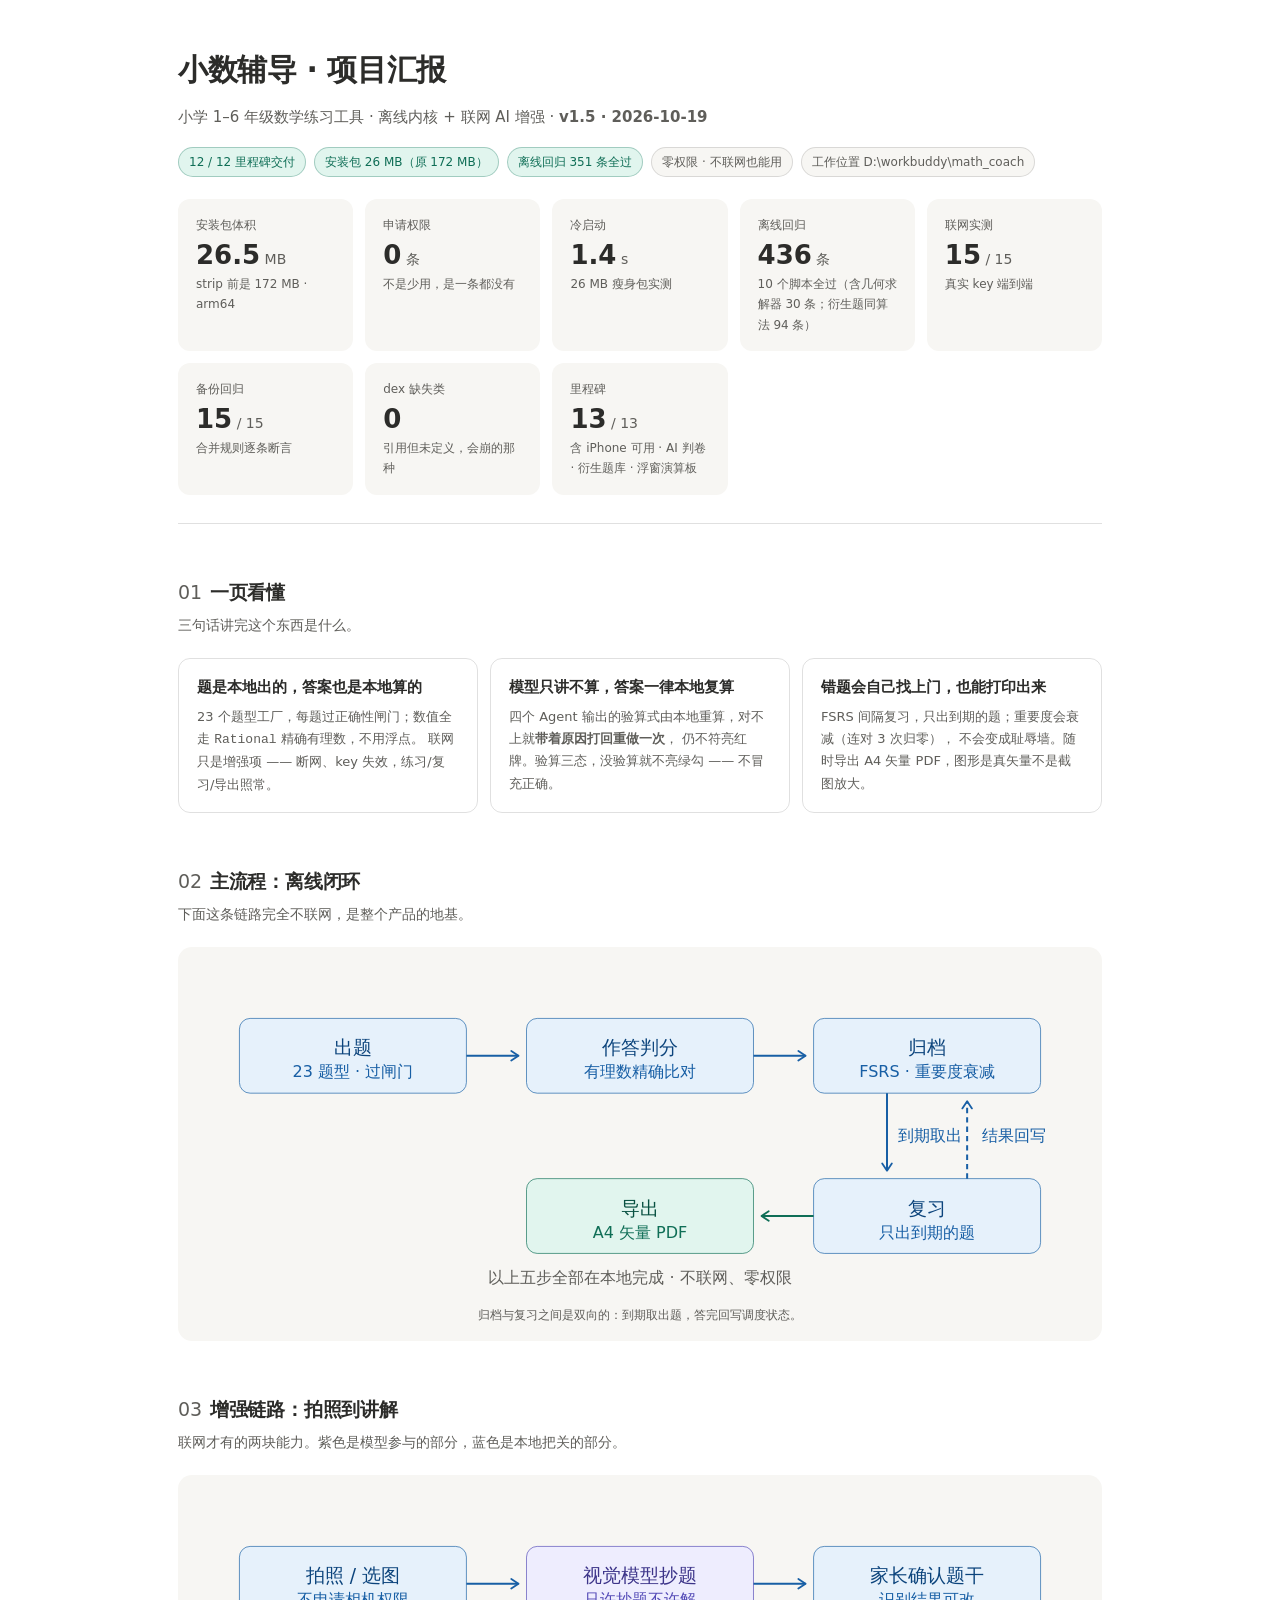
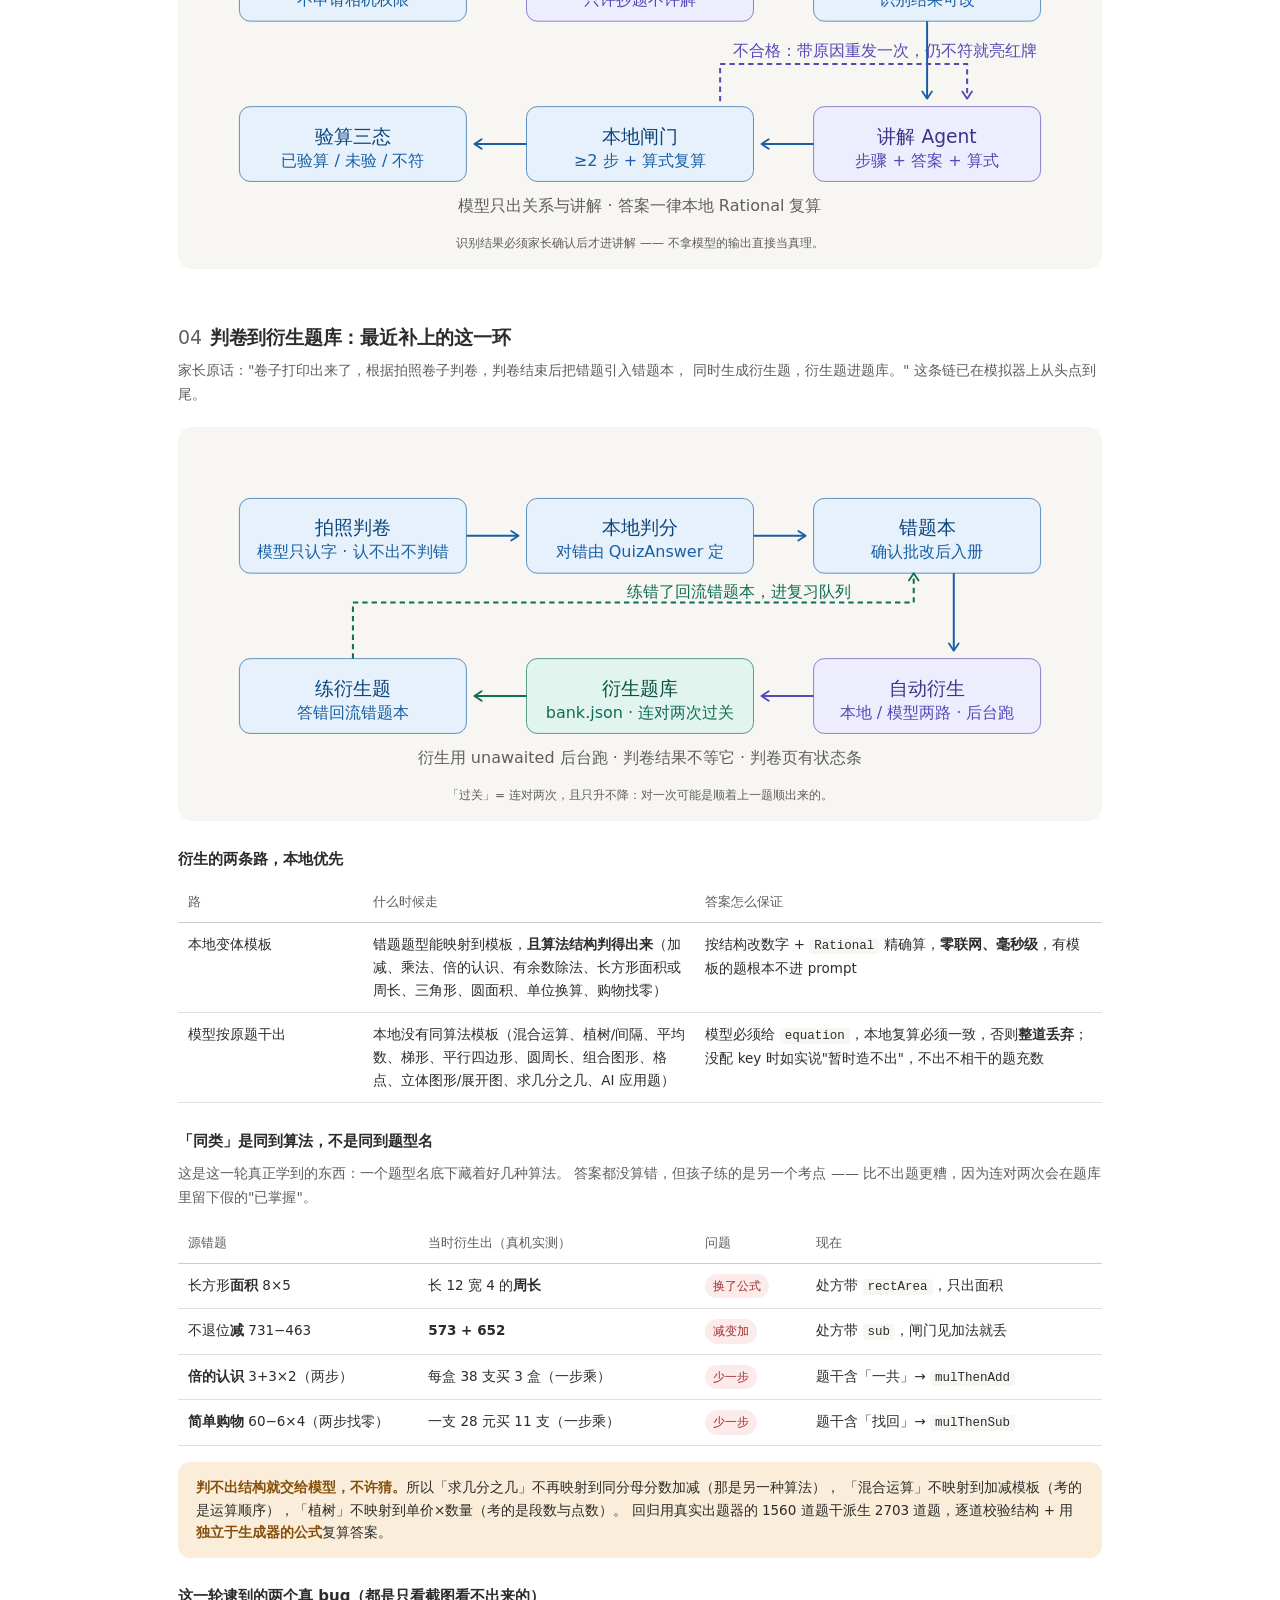
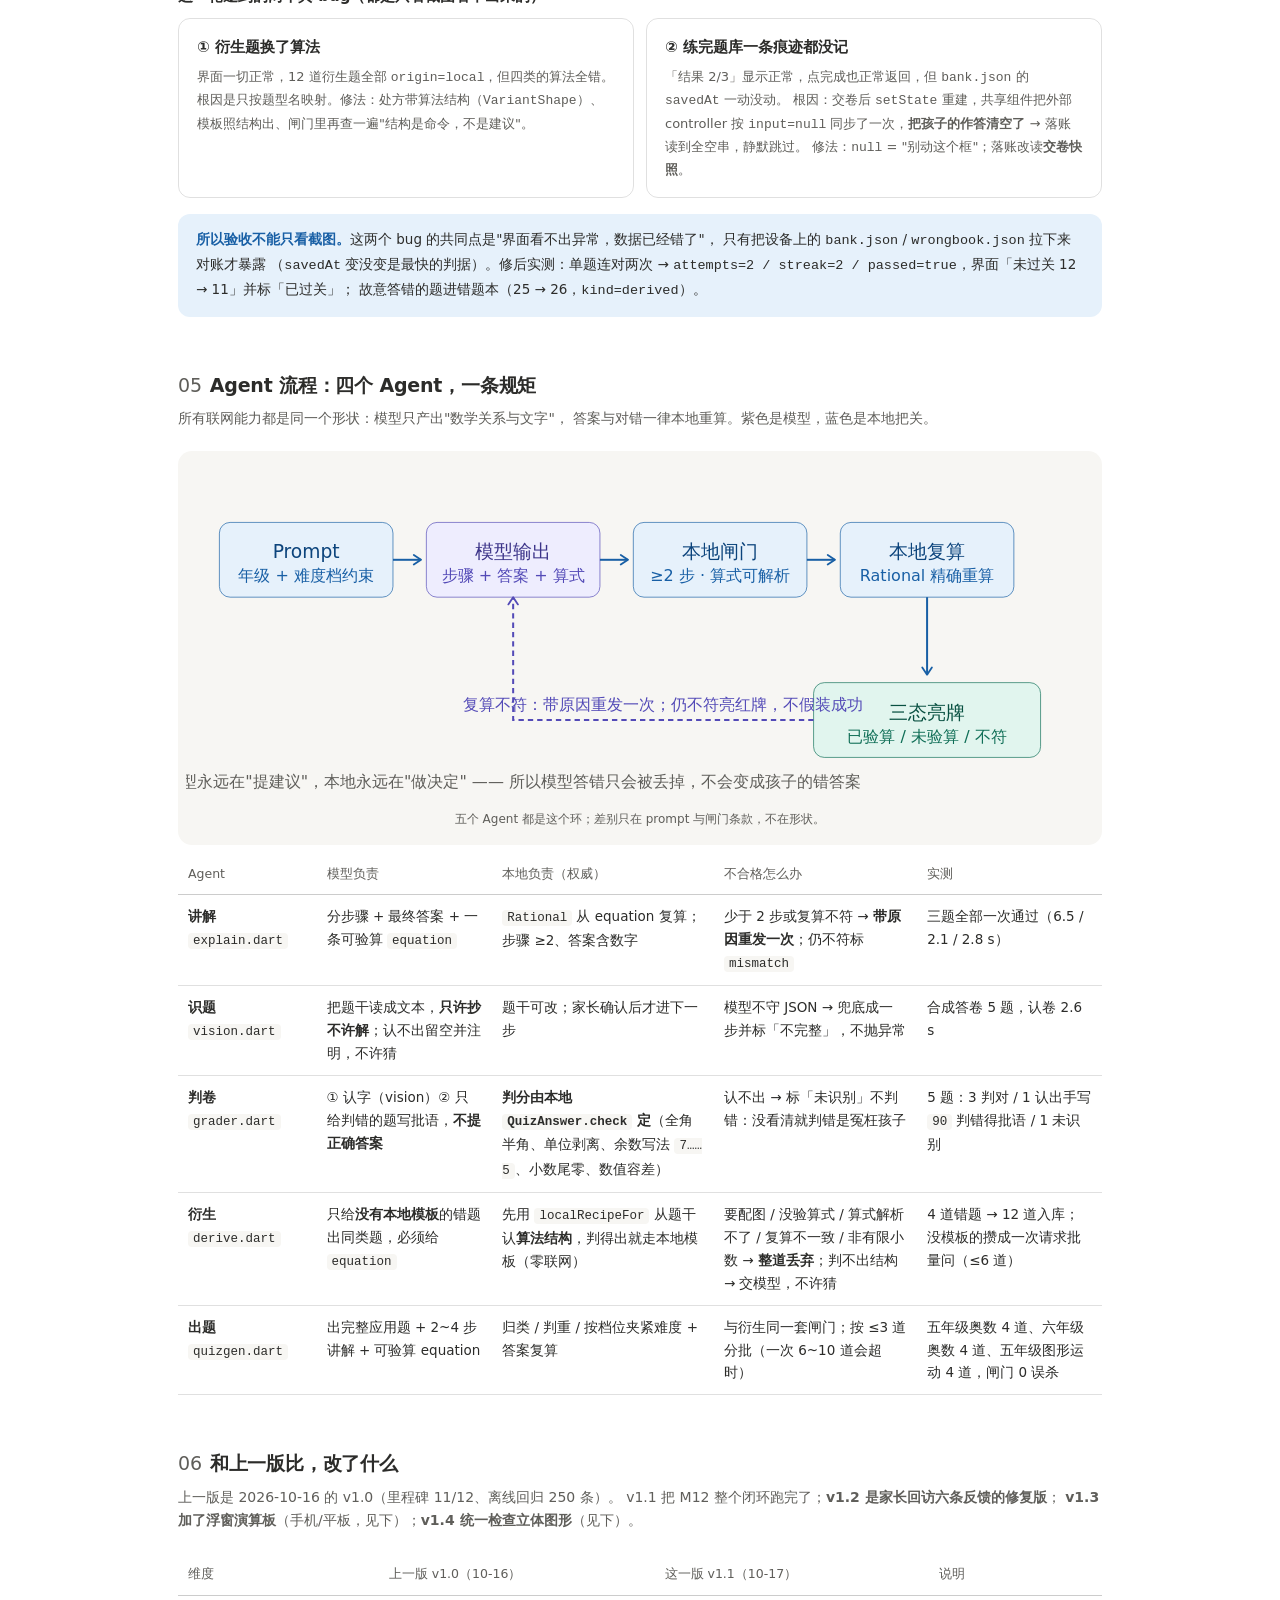
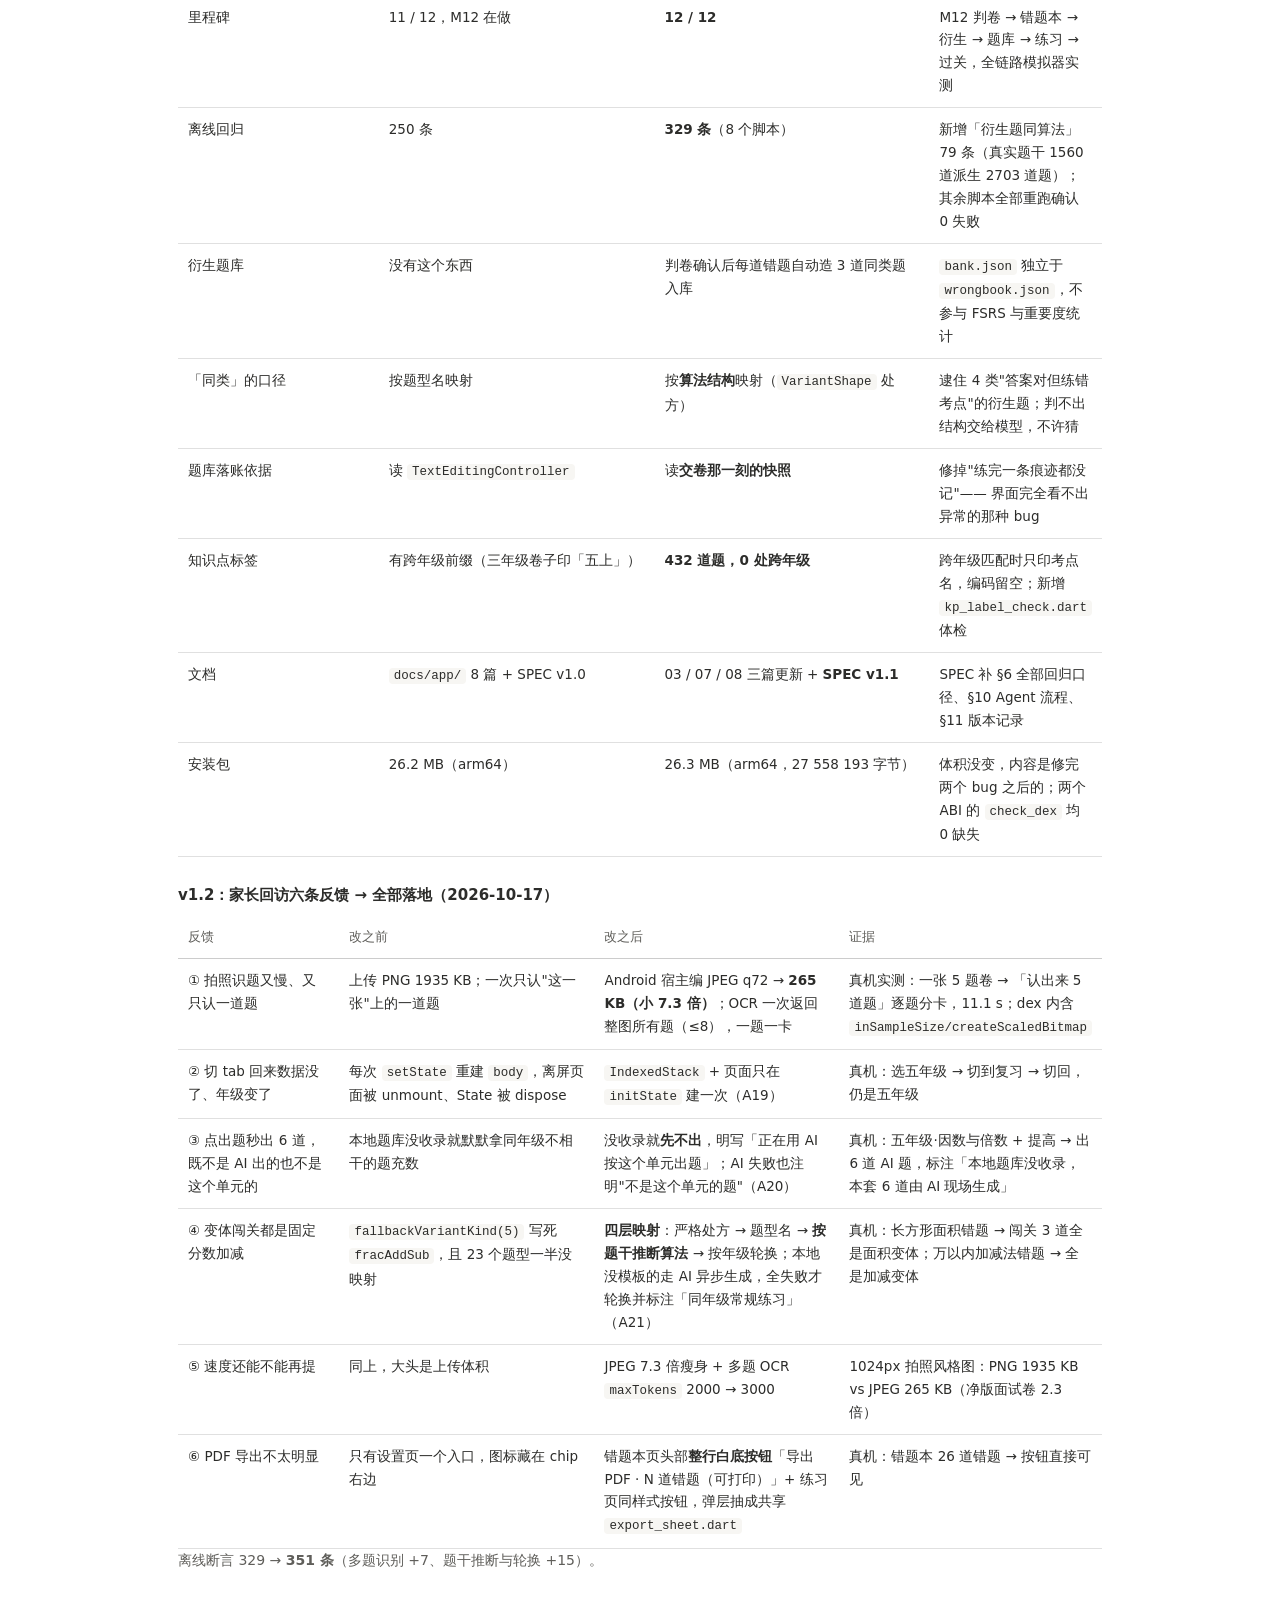
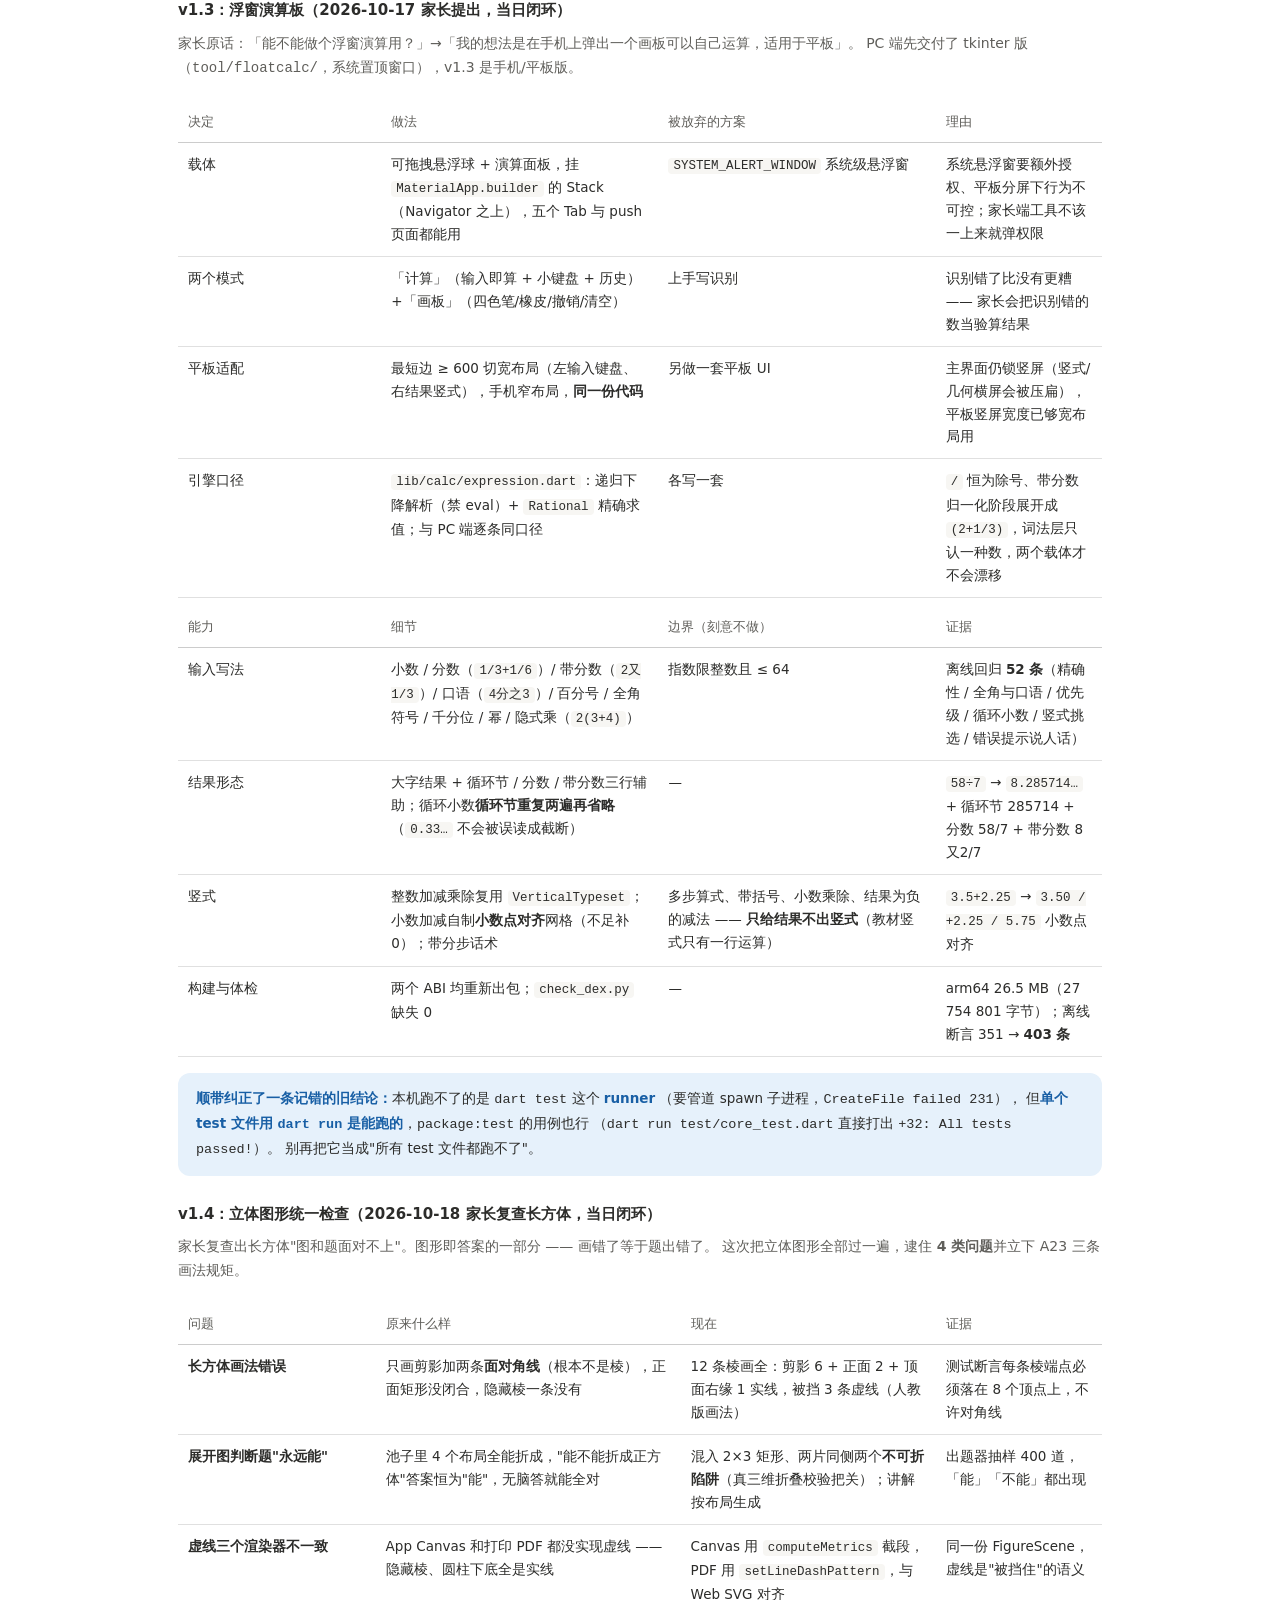
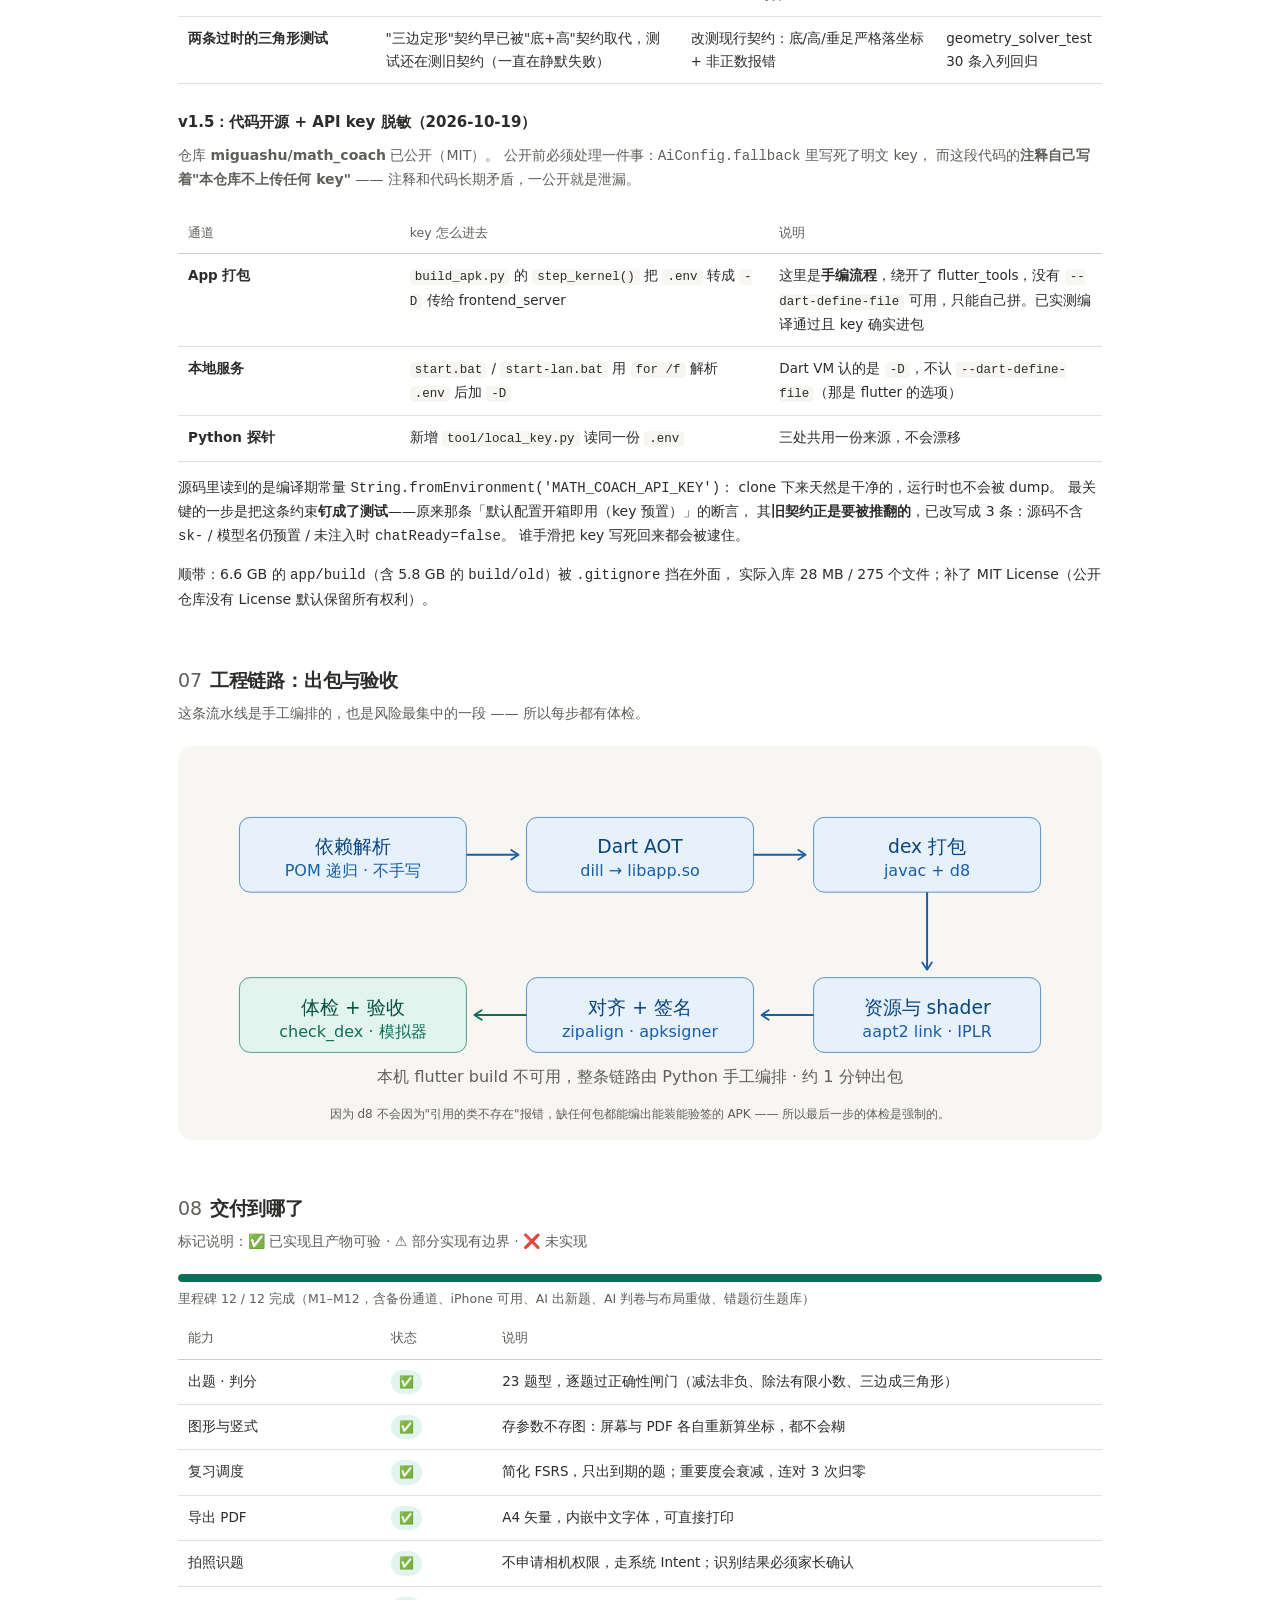
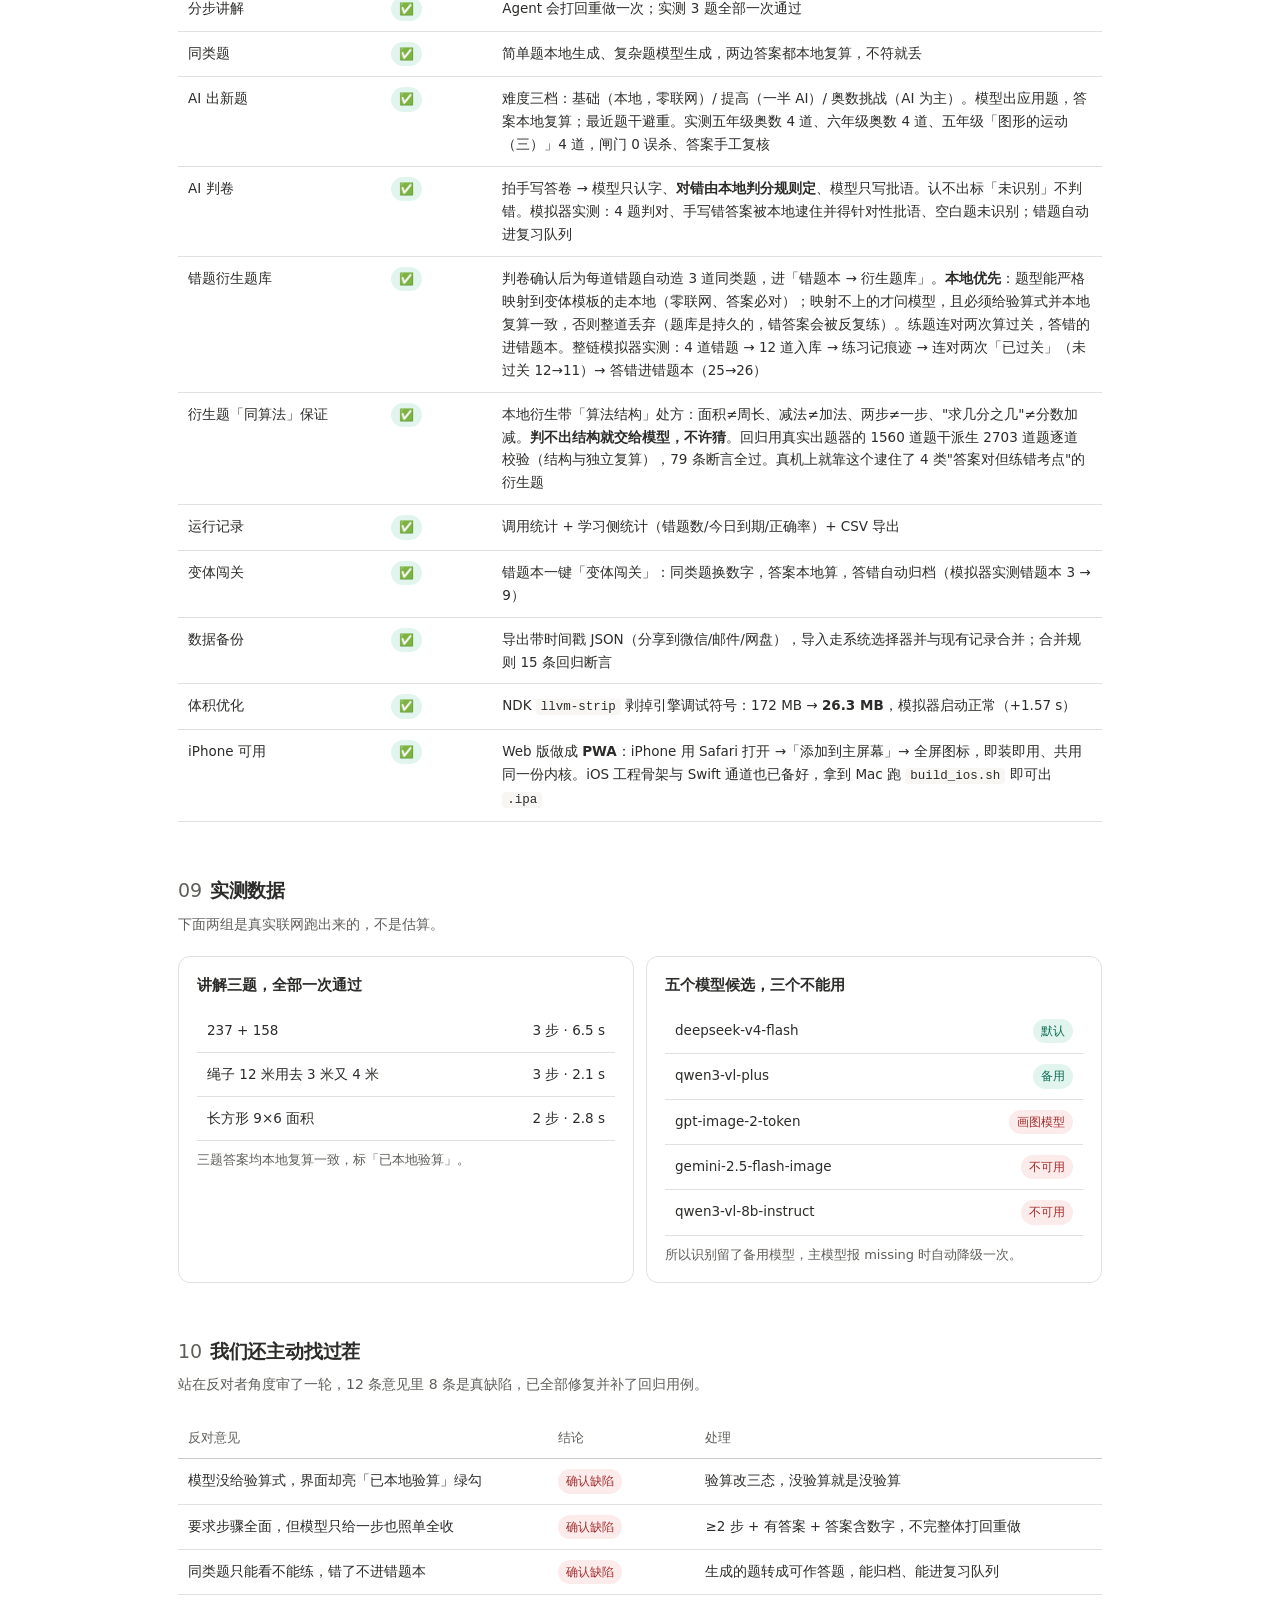
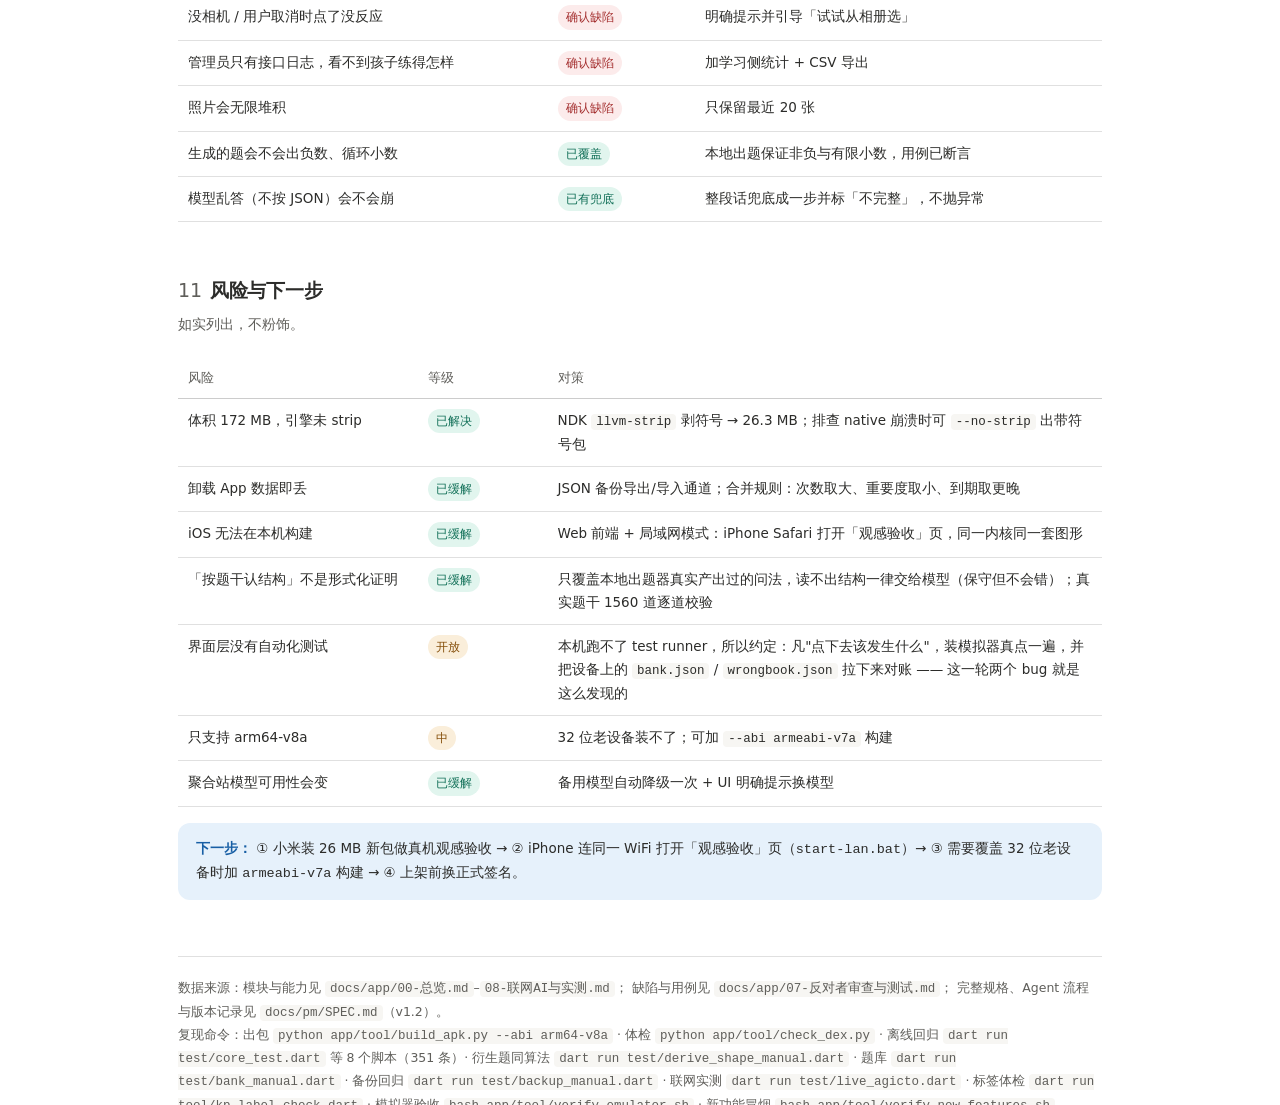
==== commit 5461fe04: "docs: v1.5 —— 开源与 key 脱敏记入 SPEC/汇报页 - SPEC: 加 A24（key 绝不明文进源码），§11 补 v1.5 差异行，   回归计数 433 → 436（AI 层" ====
--- a/docs/pm/report.html
+++ b/docs/pm/report.html
@@ -76,7 +76,7 @@
 
 <header>
   <h1>小数辅导 · 项目汇报</h1>
-  <p class="sub">小学 1–6 年级数学练习工具 · 离线内核 + 联网 AI 增强 · <b>v1.4 · 2026-10-18</b></p>
+  <p class="sub">小学 1–6 年级数学练习工具 · 离线内核 + 联网 AI 增强 · <b>v1.5 · 2026-10-19</b></p>
   <div class="tags">
     <span class="tag ok">12 / 12 里程碑交付</span>
     <span class="tag ok">安装包 26 MB（原 172 MB）</span>
@@ -89,7 +89,7 @@
     <div class="kpi"><div class="l">安装包体积</div><div class="v">26.5<small> MB</small></div><div class="d">strip 前是 172 MB · arm64</div></div>
     <div class="kpi"><div class="l">申请权限</div><div class="v">0<small> 条</small></div><div class="d">不是少用，是一条都没有</div></div>
     <div class="kpi"><div class="l">冷启动</div><div class="v">1.4<small> s</small></div><div class="d">26 MB 瘦身包实测</div></div>
-    <div class="kpi"><div class="l">离线回归</div><div class="v">433<small> 条</small></div><div class="d">10 个脚本全过（含几何求解器 30 条；衍生题同算法 94 条）</div></div>
+    <div class="kpi"><div class="l">离线回归</div><div class="v">436<small> 条</small></div><div class="d">10 个脚本全过（含几何求解器 30 条；衍生题同算法 94 条）</div></div>
     <div class="kpi"><div class="l">联网实测</div><div class="v">15<small> / 15</small></div><div class="d">真实 key 端到端</div></div>
     <div class="kpi"><div class="l">备份回归</div><div class="v">15<small> / 15</small></div><div class="d">合并规则逐条断言</div></div>
     <div class="kpi"><div class="l">dex 缺失类</div><div class="v">0</div><div class="d">引用但未定义，会崩的那种</div></div>
@@ -413,6 +413,26 @@
 </tbody>
 </table>
 
+<h3>v1.5：代码开源 + API key 脱敏（2026-10-19）</h3>
+<p class="lead">仓库 <b>miguashu/math_coach</b> 已公开（MIT）。
+公开前必须处理一件事：<code>AiConfig.fallback</code> 里写死了明文 key，
+而这段代码的<b>注释自己写着"本仓库不上传任何 key"</b> —— 注释和代码长期矛盾，一公开就是泄漏。</p>
+<table>
+<thead><tr><th style="width:24%">通道</th><th style="width:40%">key 怎么进去</th><th>说明</th></tr></thead>
+<tbody>
+<tr><td><b>App 打包</b></td><td><code>build_apk.py</code> 的 <code>step_kernel()</code> 把 <code>.env</code> 转成 <code>-D</code> 传给 frontend_server</td><td>这里是<b>手编流程</b>，绕开了 flutter_tools，没有 <code>--dart-define-file</code> 可用，只能自己拼。已实测编译通过且 key 确实进包</td></tr>
+<tr><td><b>本地服务</b></td><td><code>start.bat</code> / <code>start-lan.bat</code> 用 <code>for /f</code> 解析 <code>.env</code> 后加 <code>-D</code></td><td>Dart VM 认的是 <code>-D</code>，不认 <code>--dart-define-file</code>（那是 flutter 的选项）</td></tr>
+<tr><td><b>Python 探针</b></td><td>新增 <code>tool/local_key.py</code> 读同一份 <code>.env</code></td><td>三处共用一份来源，不会漂移</td></tr>
+</tbody>
+</table>
+<p>源码里读到的是编译期常量 <code>String.fromEnvironment('MATH_COACH_API_KEY')</code>：
+clone 下来天然是干净的，运行时也不会被 dump。
+最关键的一步是把这条约束<b>钉成了测试</b>——原来那条「默认配置开箱即用（key 预置）」的断言，
+其<b>旧契约正是要被推翻的</b>，已改写成 3 条：源码不含 <code>sk-</code> / 模型名仍预置 / 未注入时 <code>chatReady=false</code>。
+谁手滑把 key 写死回来都会被逮住。</p>
+<p>顺带：6.6 GB 的 <code>app/build</code>（含 5.8 GB 的 <code>build/old</code>）被 <code>.gitignore</code> 挡在外面，
+实际入库 28 MB / 275 个文件；补了 MIT License（公开仓库没有 License 默认保留所有权利）。</p>
+
 <h2><span class="n">07</span>工程链路：出包与验收</h2>
 <p class="lead">这条流水线是手工编排的，也是风险最集中的一段 —— 所以每步都有体检。</p>
 <figure>
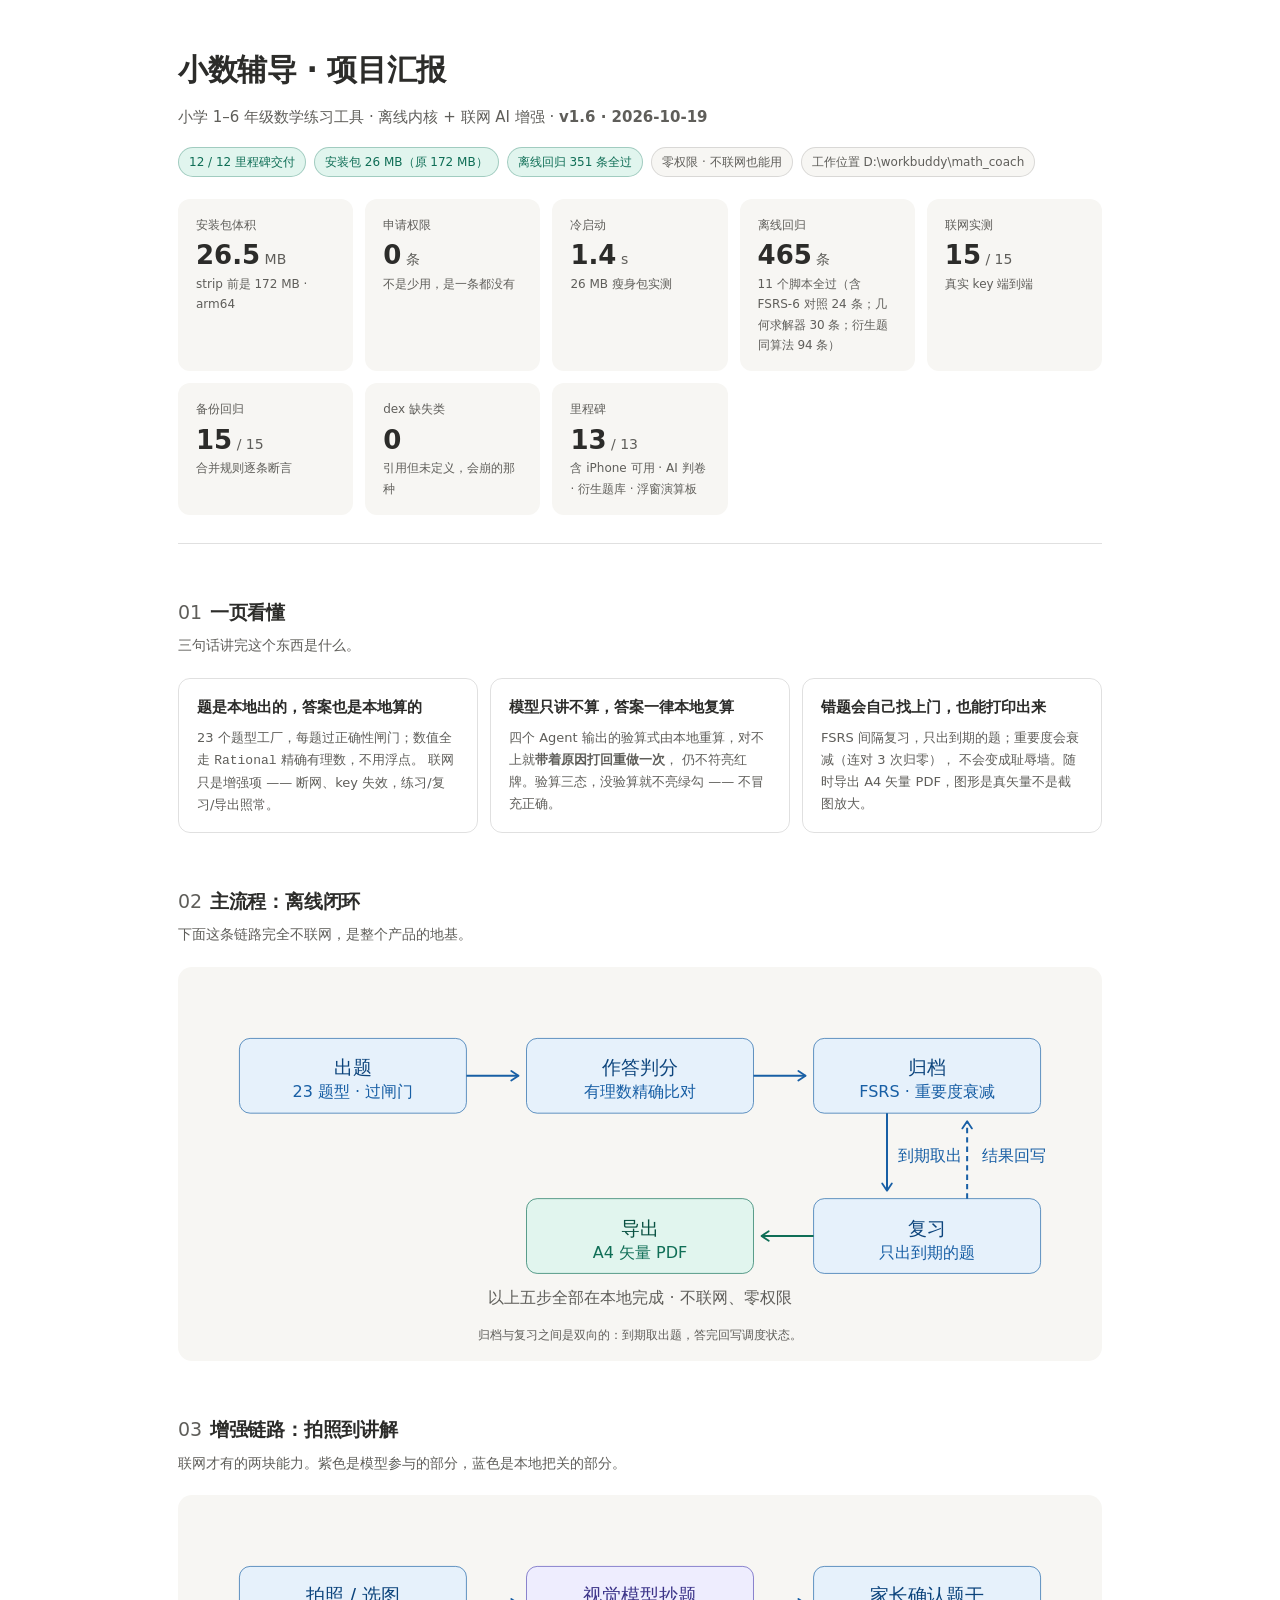
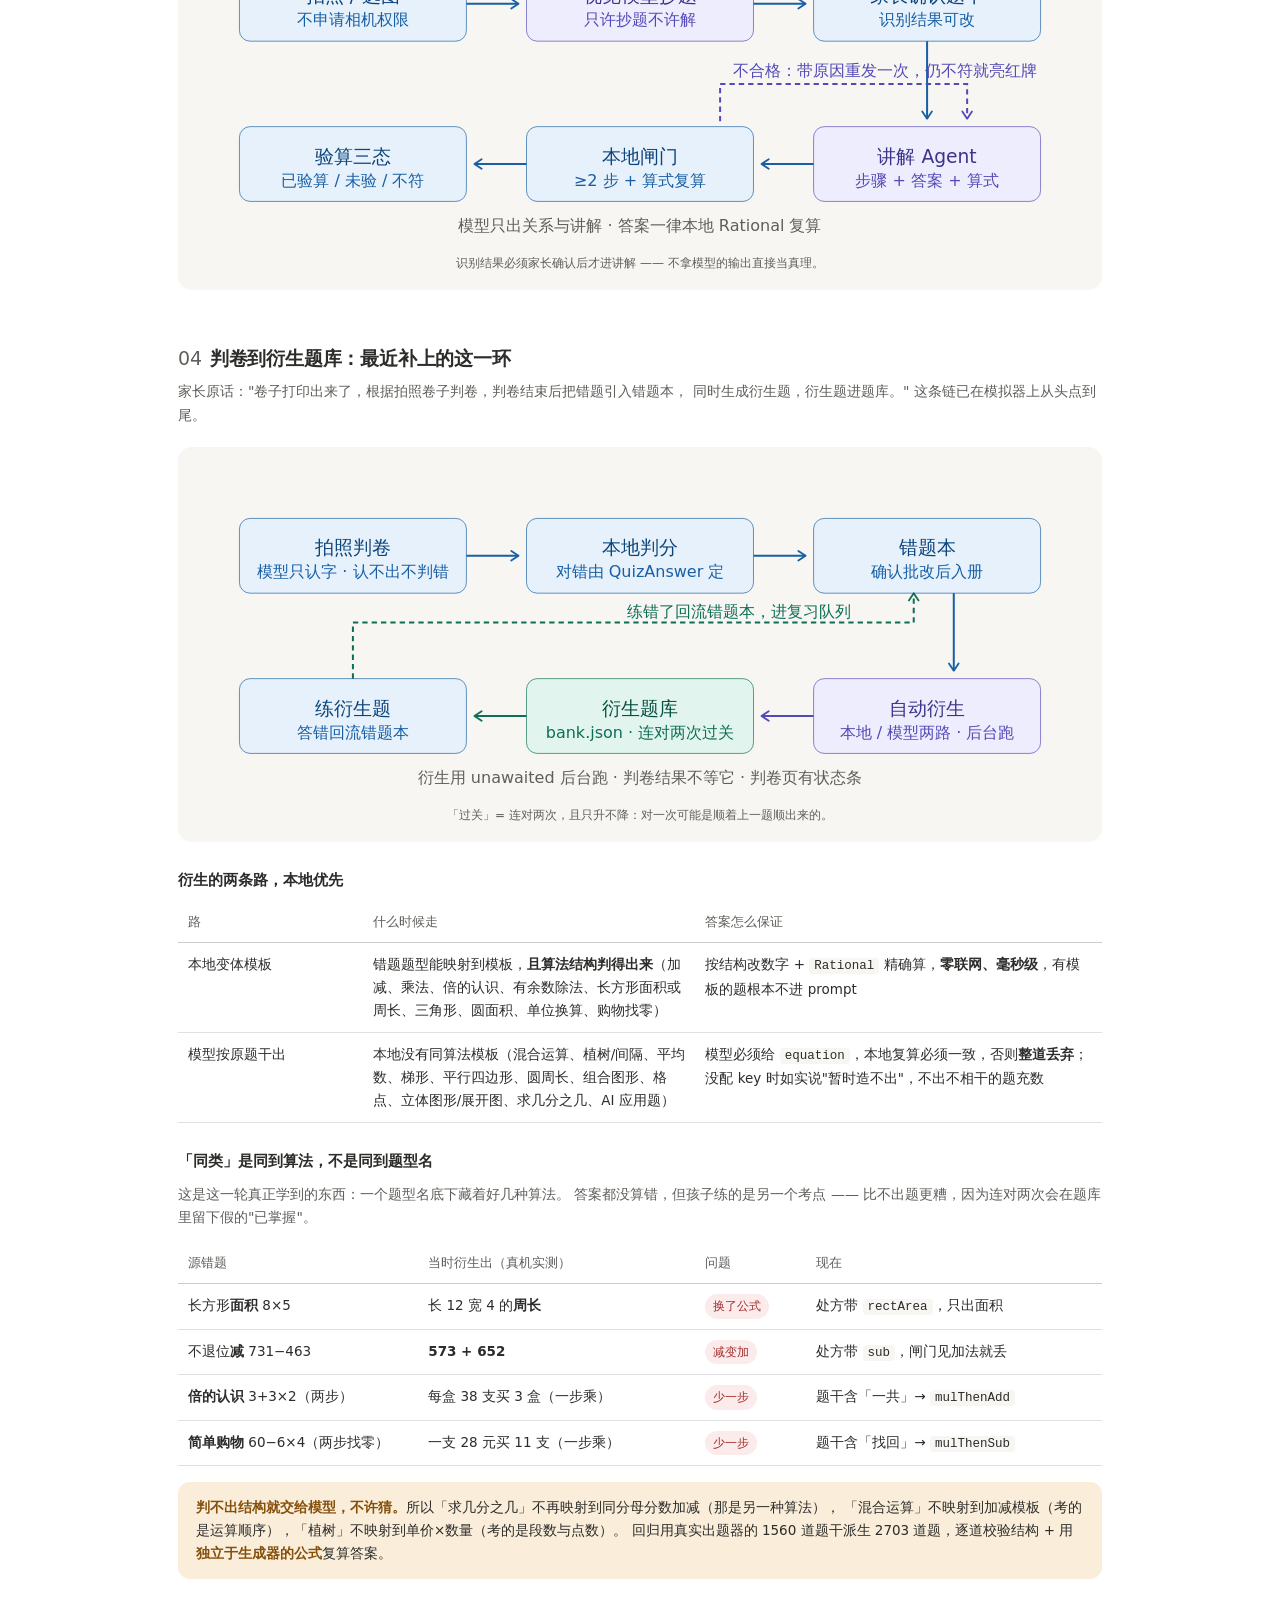
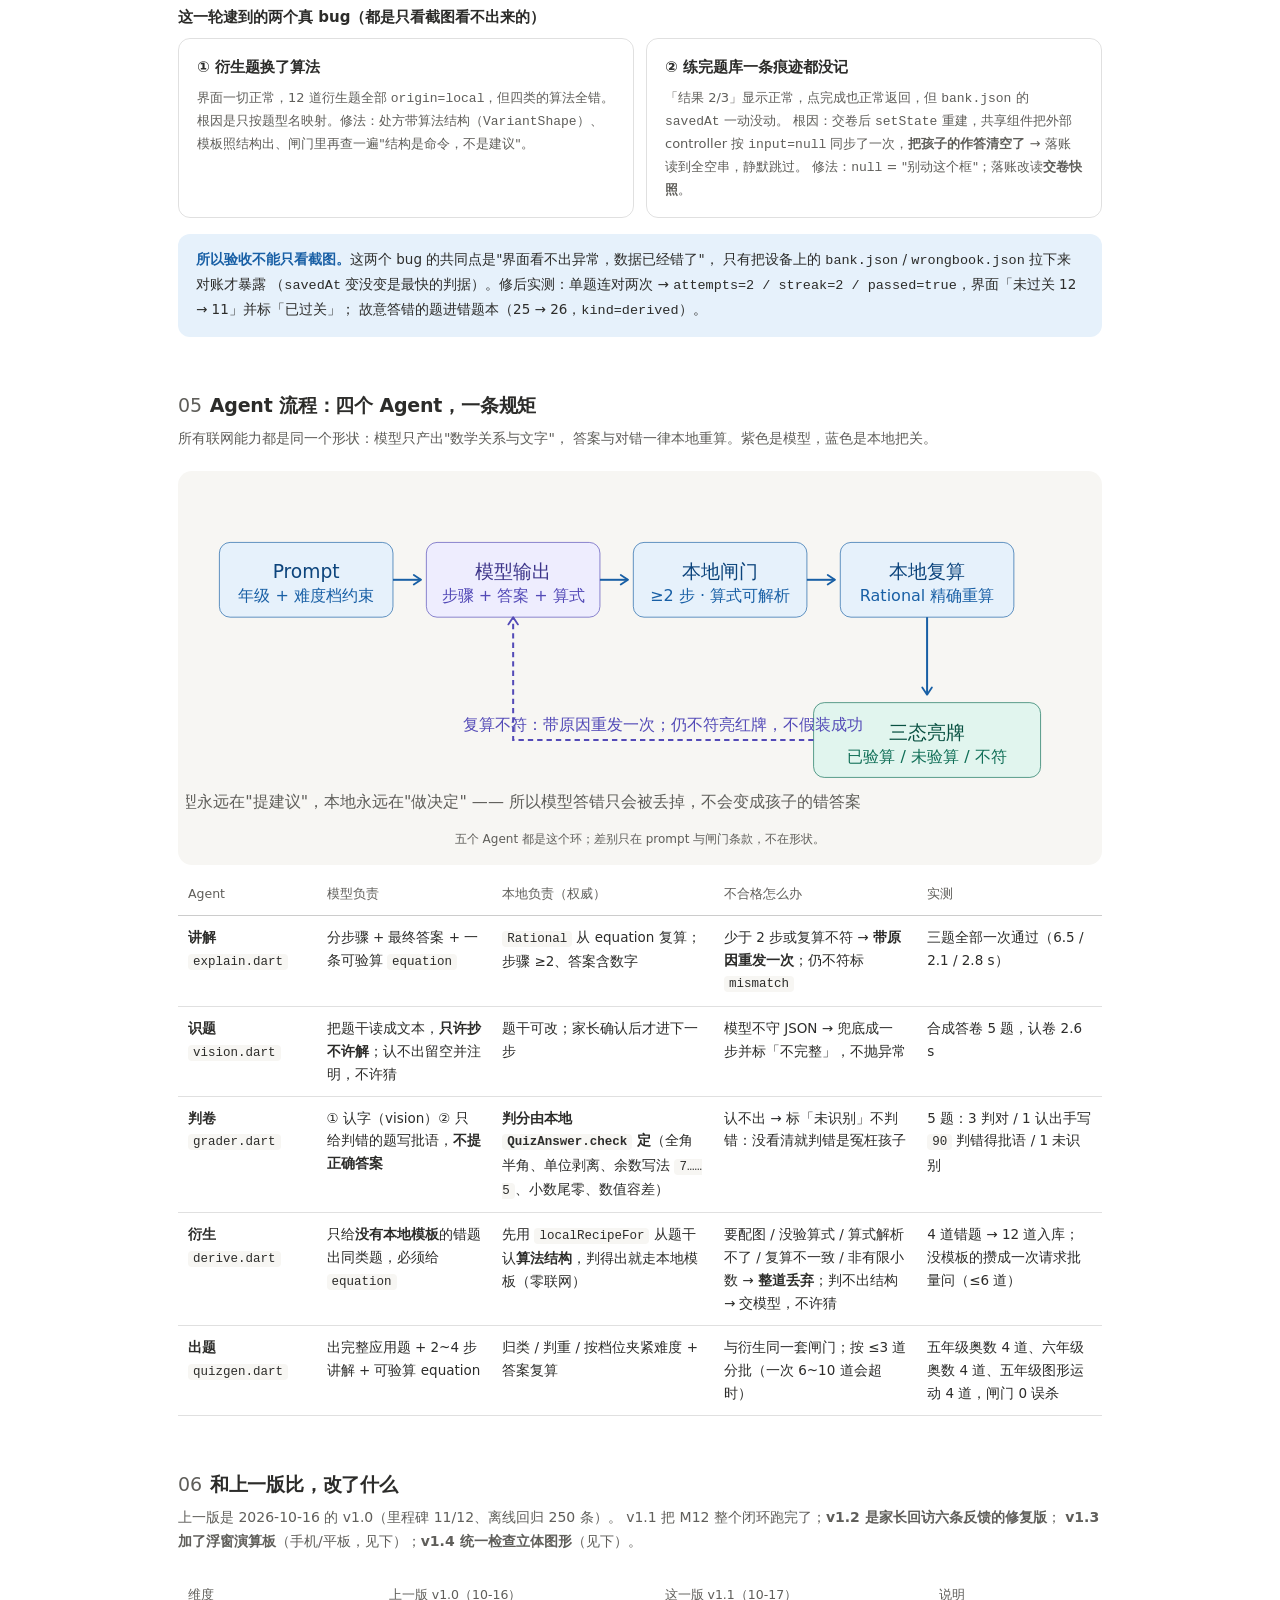
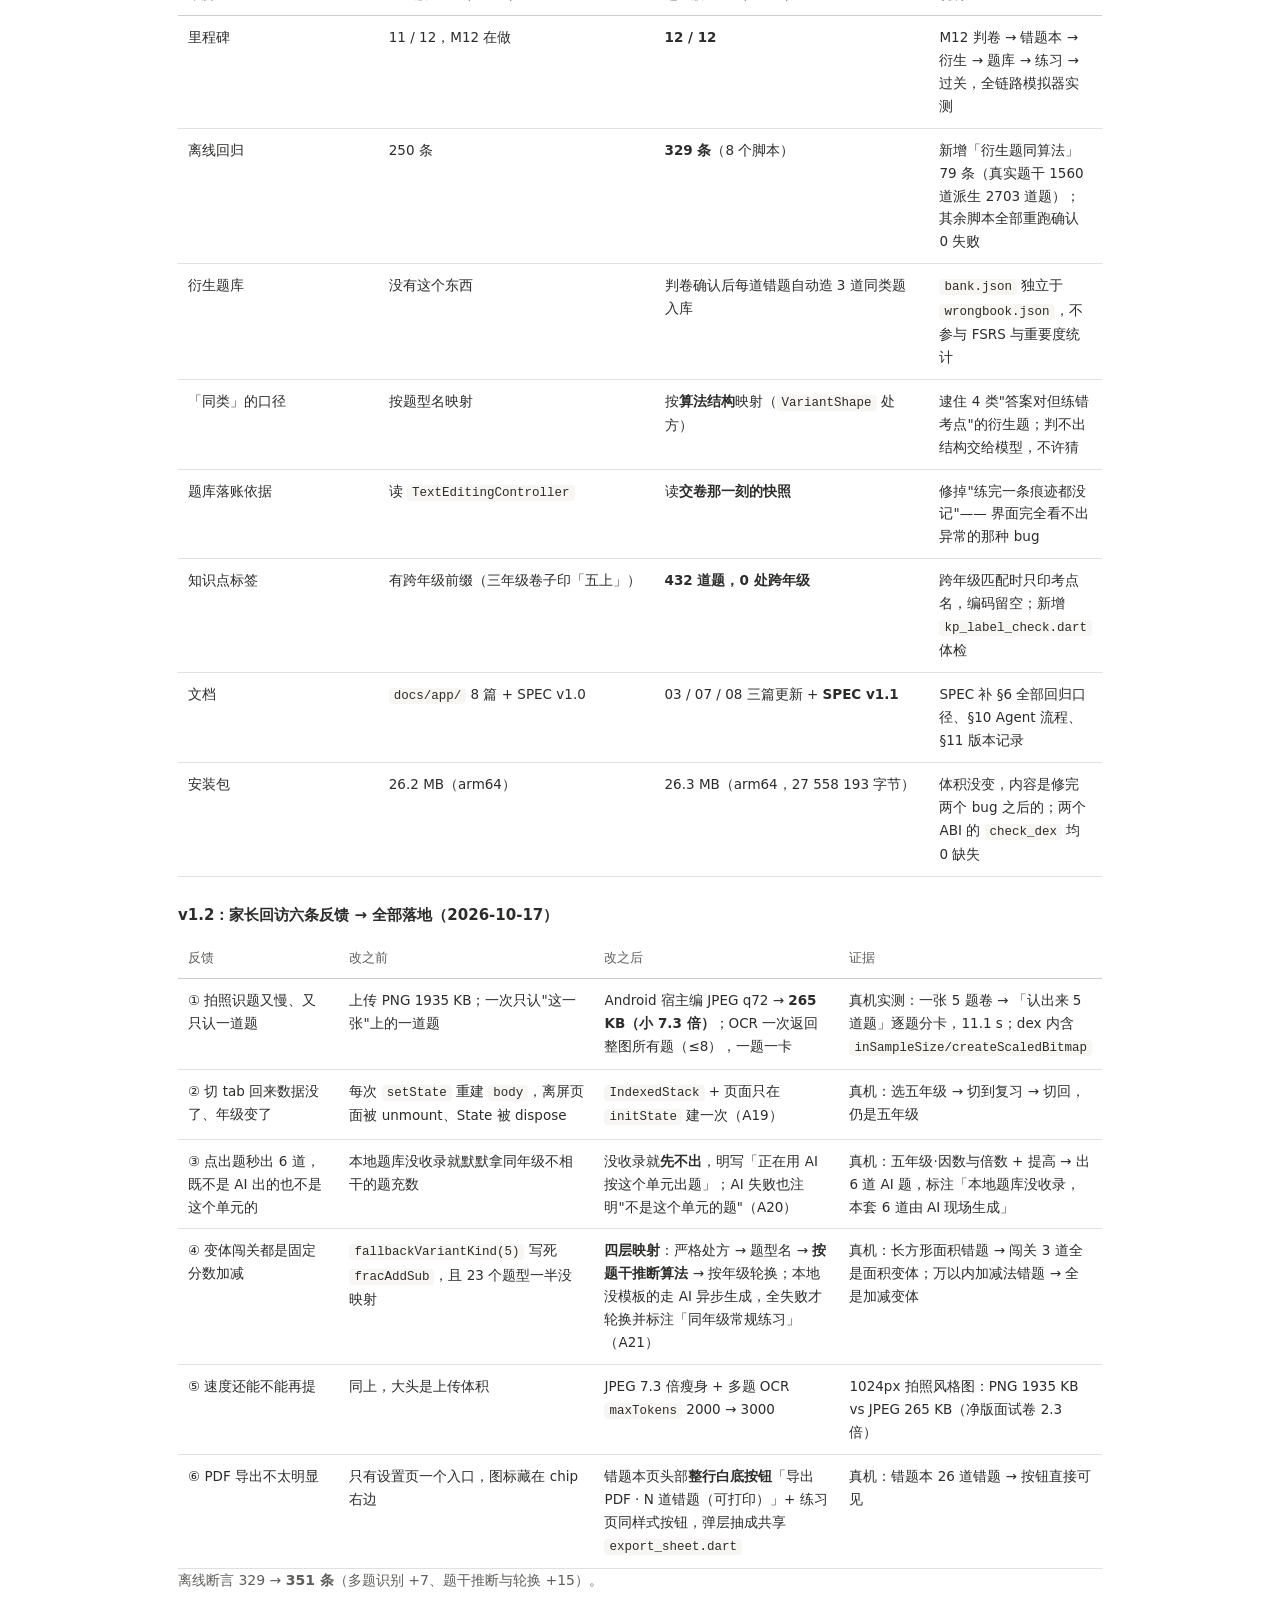
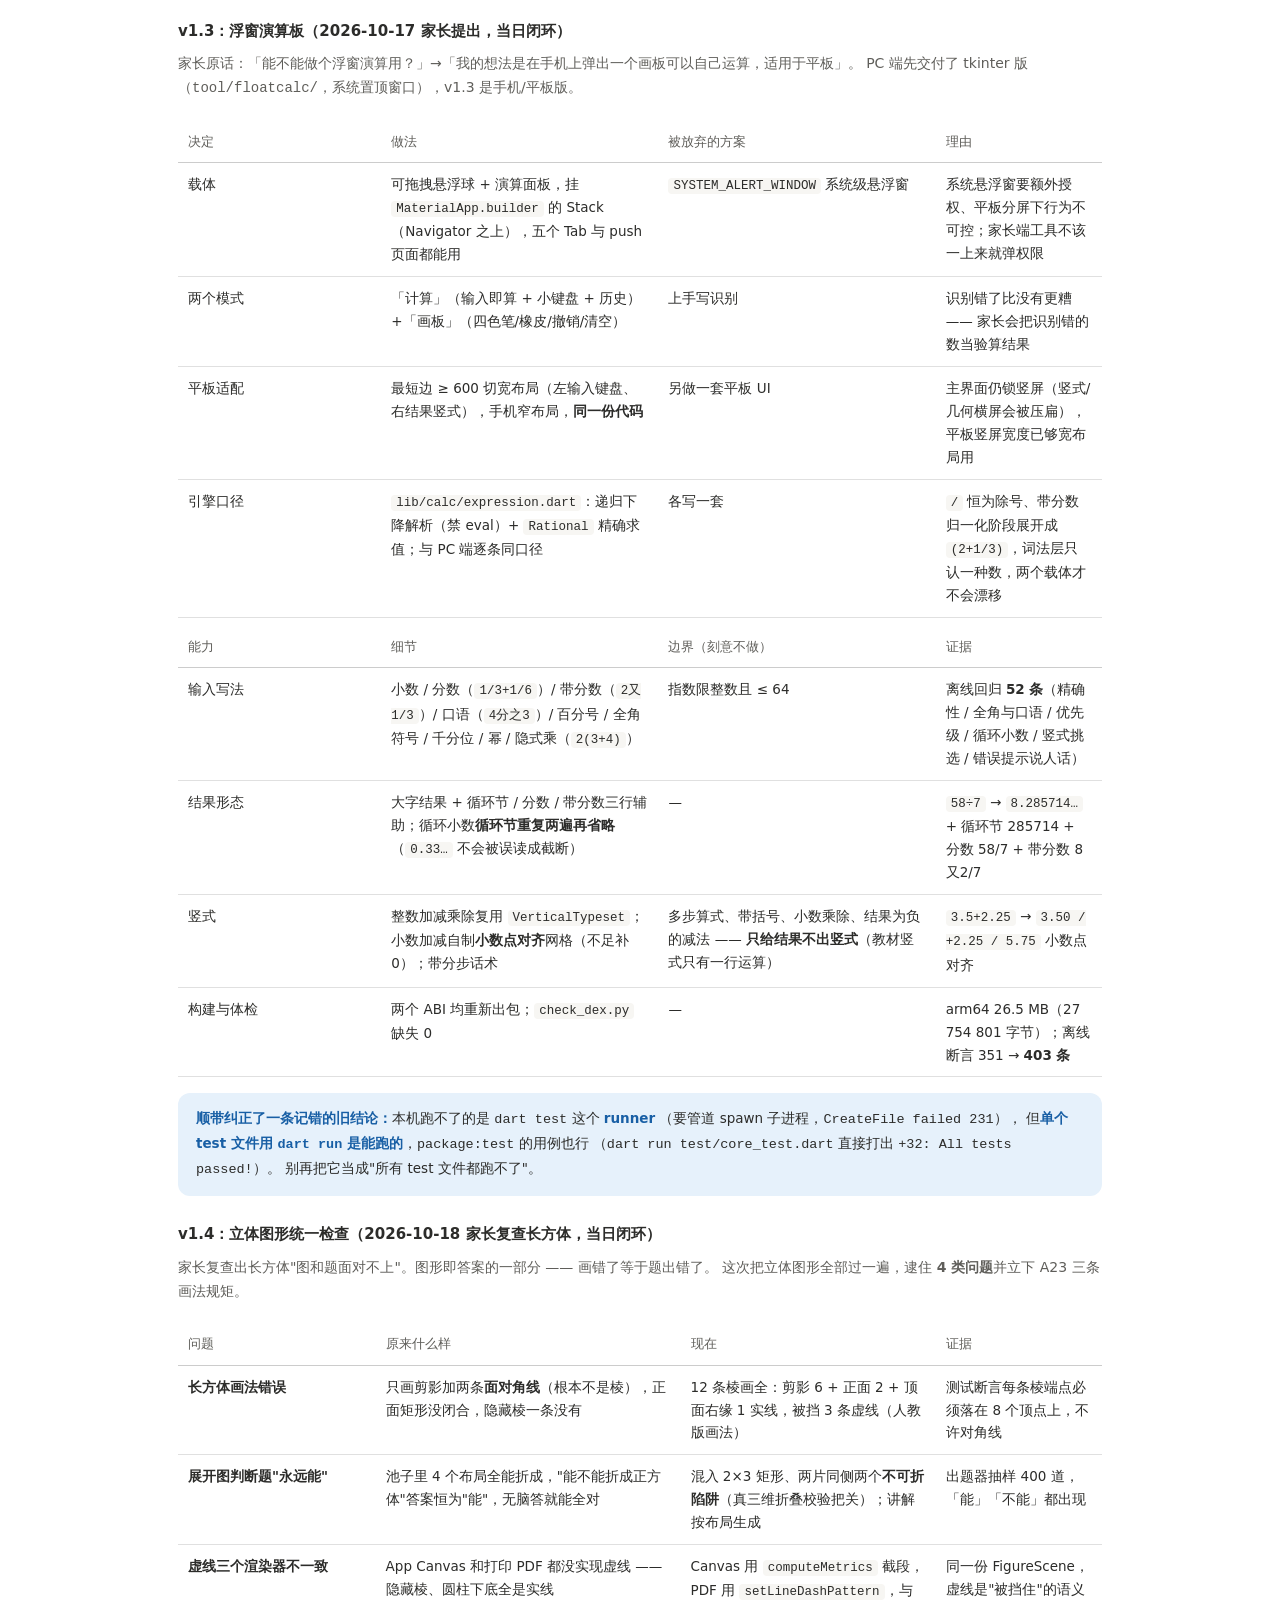
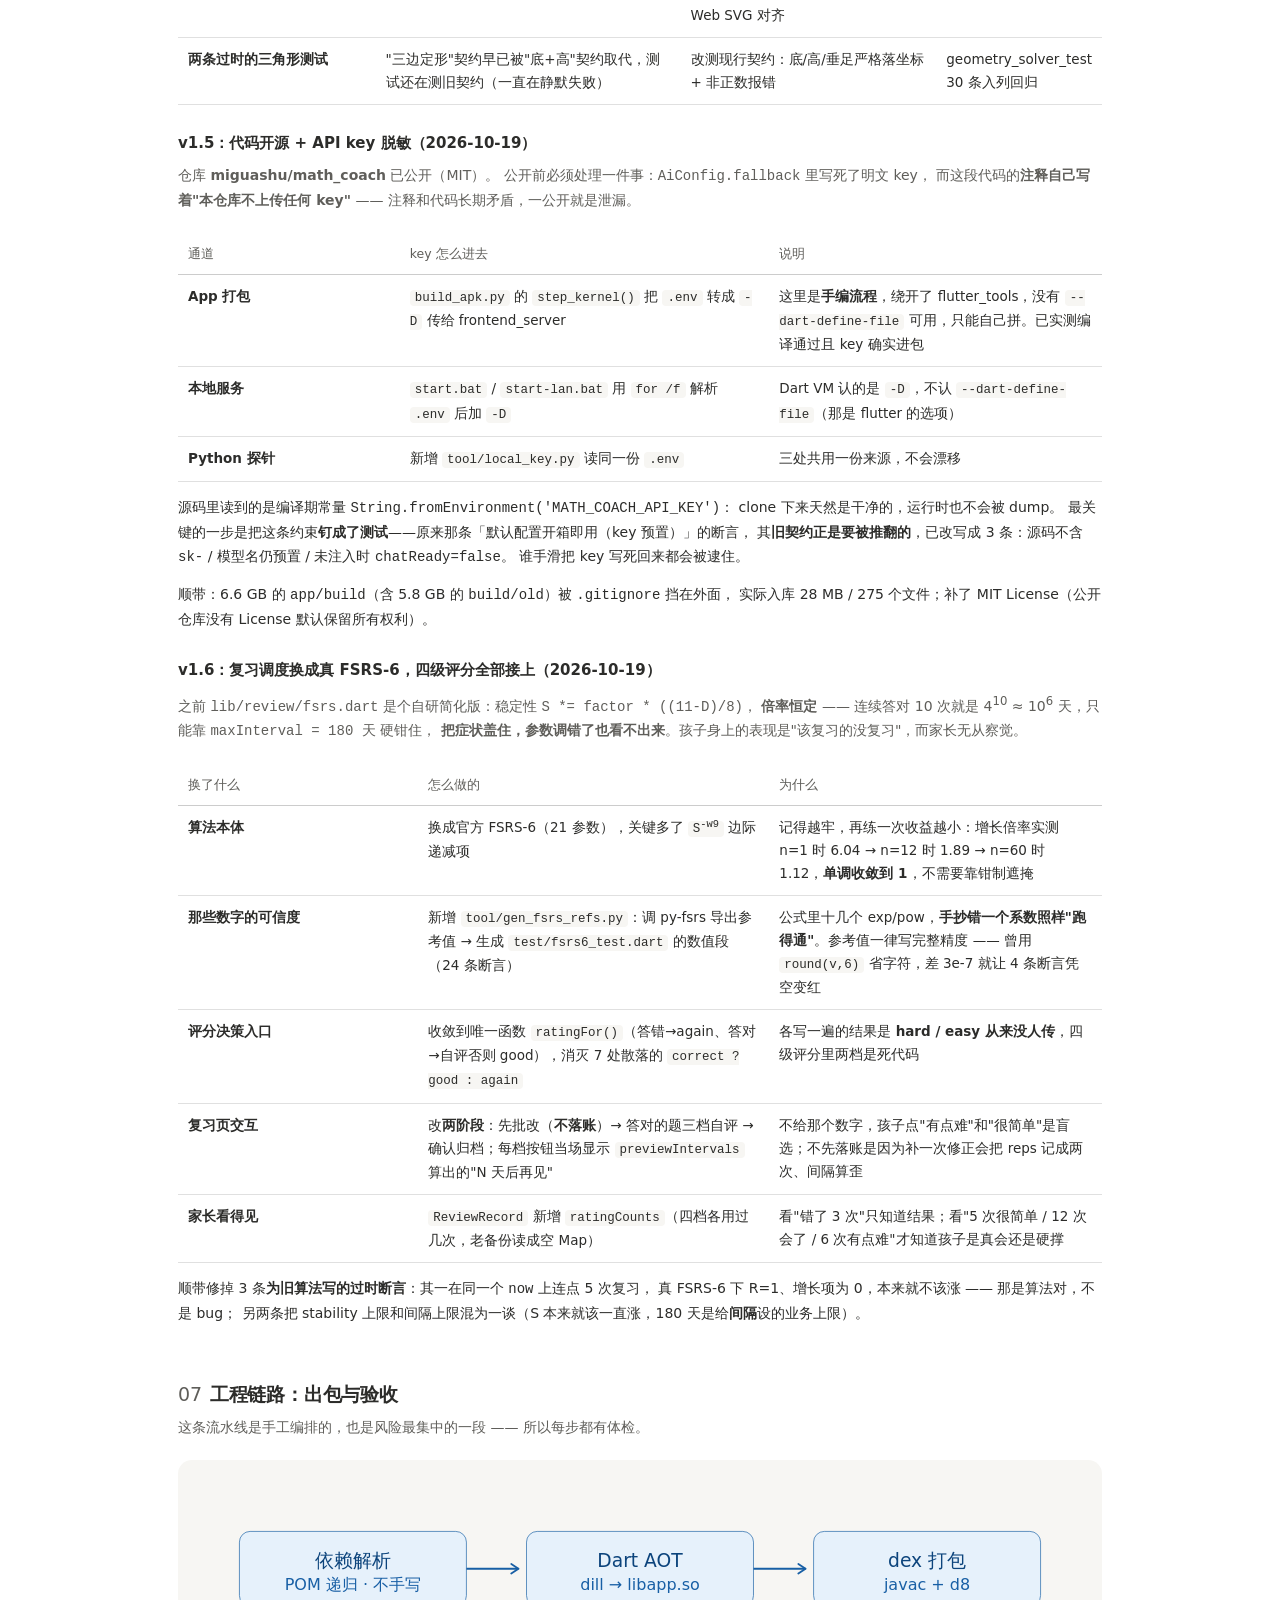
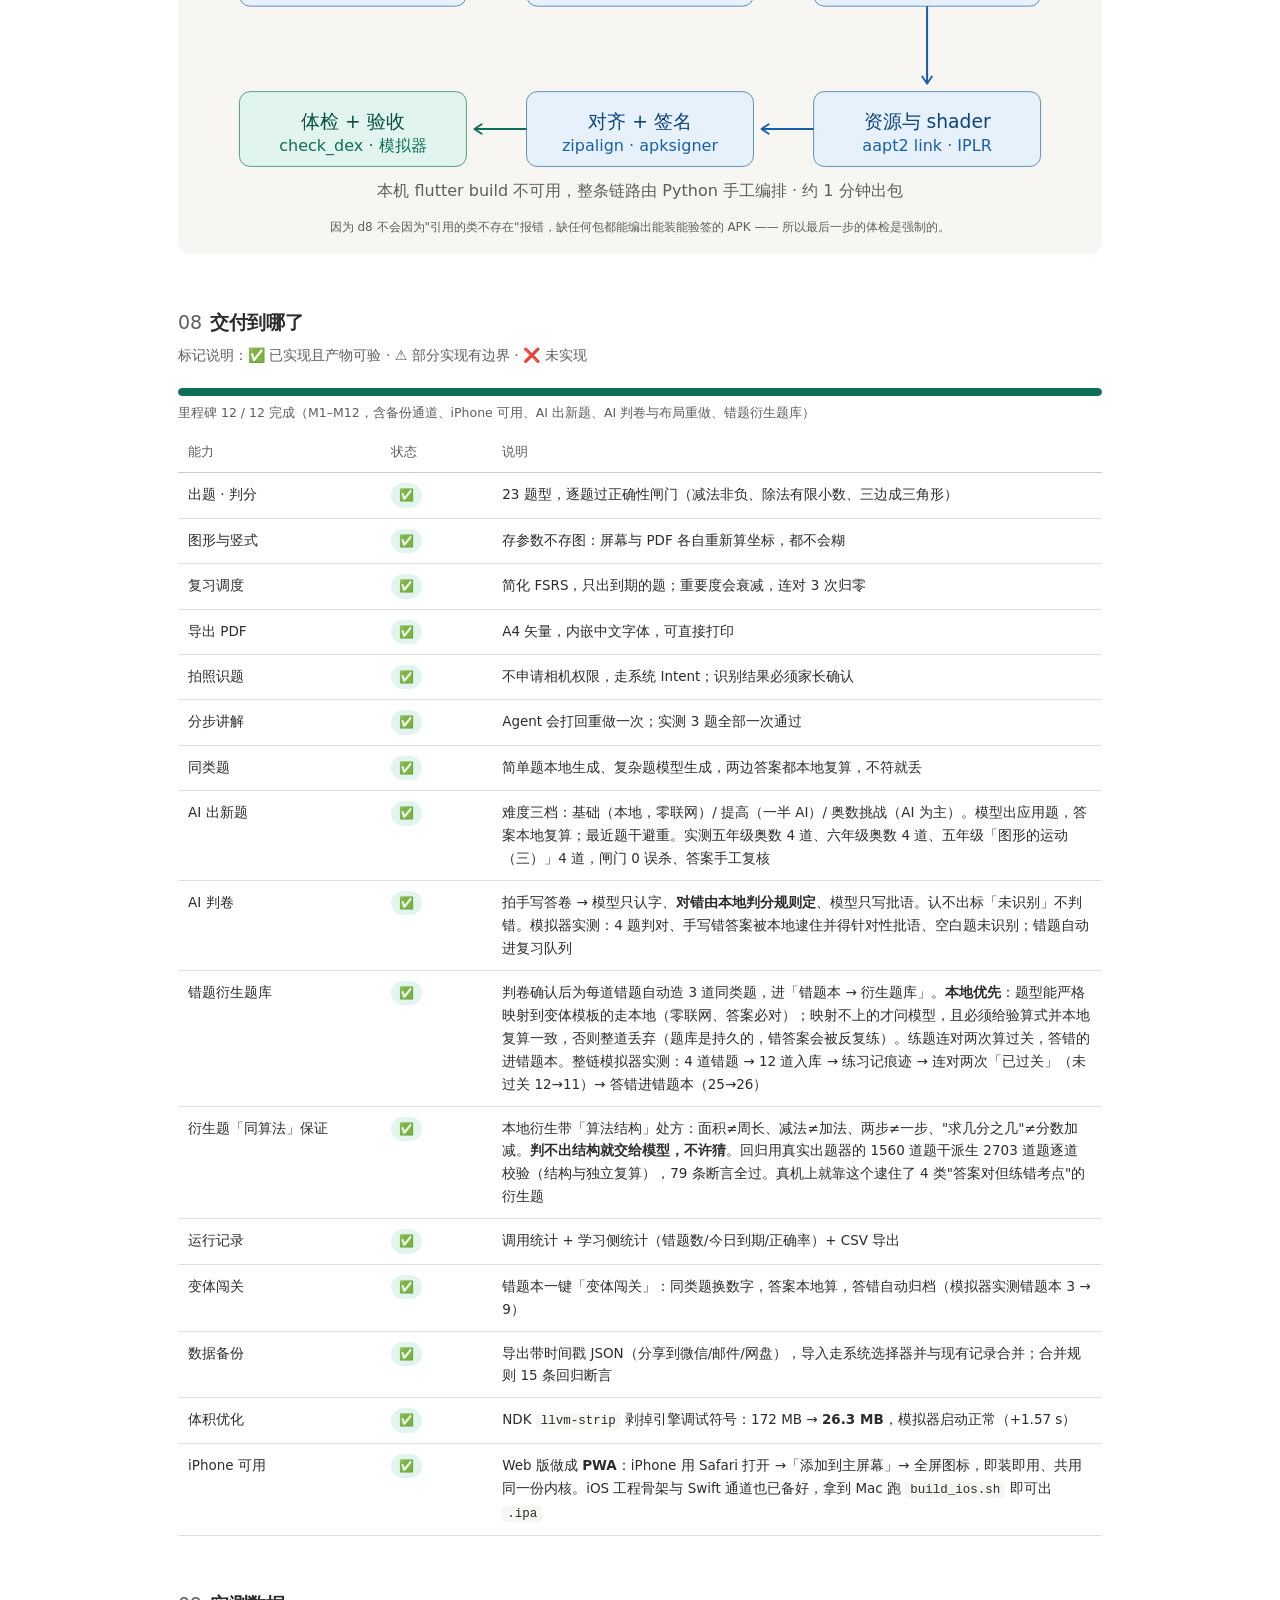
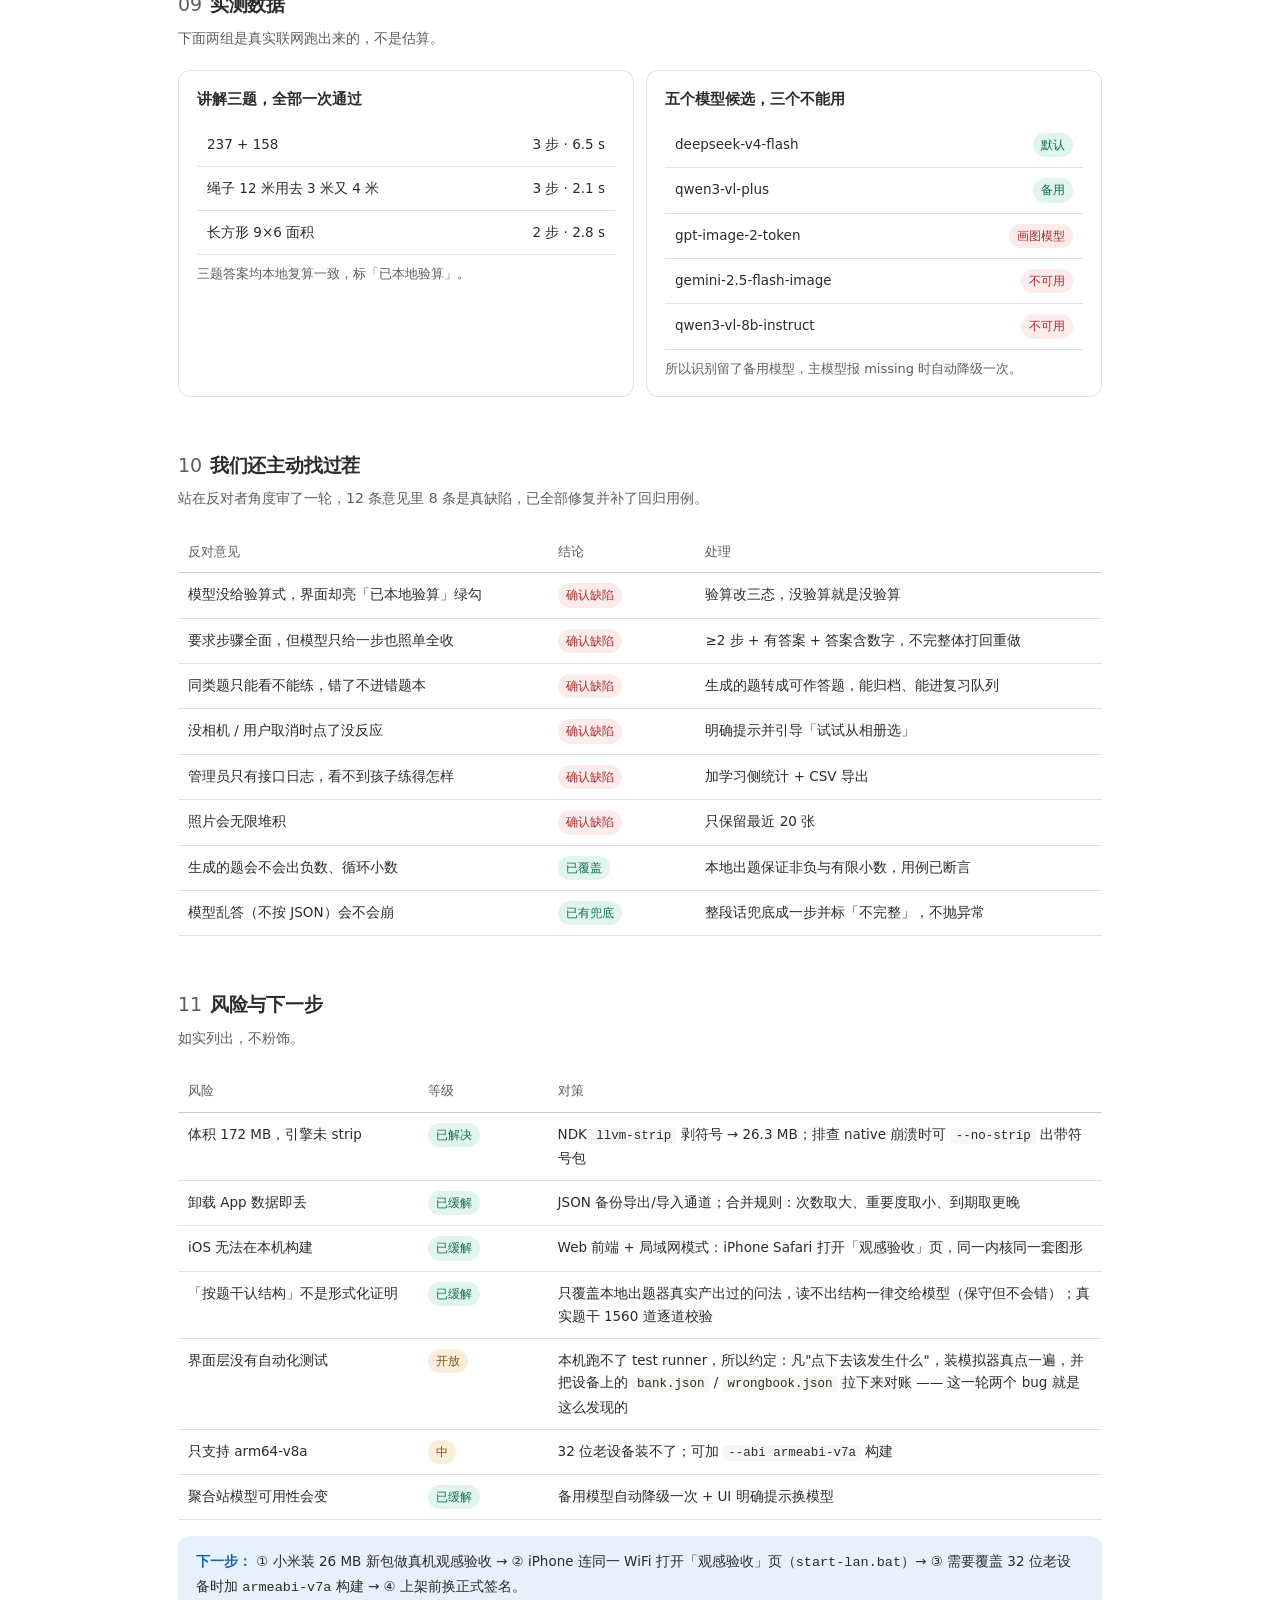
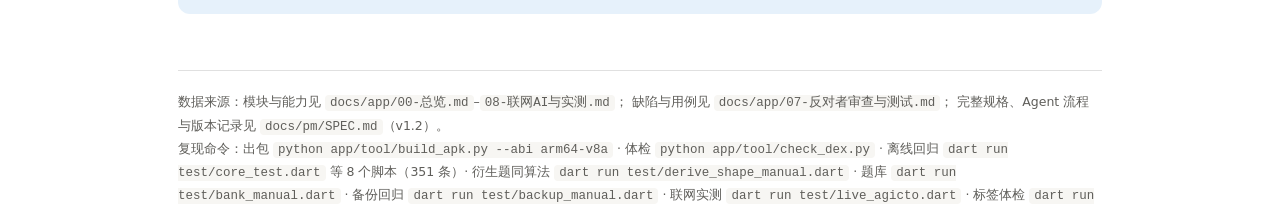
==== commit 8d7761f0: "v1.6：复习调度换成真 FSRS-6，四级评分全部接上 算法（lib/review/fsrs.dart） - 自研简化版 S *= factor*((11-D)/8) 换成官方 FSRS-6（21 " ====
--- a/docs/pm/report.html
+++ b/docs/pm/report.html
@@ -76,7 +76,7 @@
 
 <header>
   <h1>小数辅导 · 项目汇报</h1>
-  <p class="sub">小学 1–6 年级数学练习工具 · 离线内核 + 联网 AI 增强 · <b>v1.5 · 2026-10-19</b></p>
+  <p class="sub">小学 1–6 年级数学练习工具 · 离线内核 + 联网 AI 增强 · <b>v1.6 · 2026-10-19</b></p>
   <div class="tags">
     <span class="tag ok">12 / 12 里程碑交付</span>
     <span class="tag ok">安装包 26 MB（原 172 MB）</span>
@@ -89,7 +89,7 @@
     <div class="kpi"><div class="l">安装包体积</div><div class="v">26.5<small> MB</small></div><div class="d">strip 前是 172 MB · arm64</div></div>
     <div class="kpi"><div class="l">申请权限</div><div class="v">0<small> 条</small></div><div class="d">不是少用，是一条都没有</div></div>
     <div class="kpi"><div class="l">冷启动</div><div class="v">1.4<small> s</small></div><div class="d">26 MB 瘦身包实测</div></div>
-    <div class="kpi"><div class="l">离线回归</div><div class="v">436<small> 条</small></div><div class="d">10 个脚本全过（含几何求解器 30 条；衍生题同算法 94 条）</div></div>
+    <div class="kpi"><div class="l">离线回归</div><div class="v">465<small> 条</small></div><div class="d">11 个脚本全过（含 FSRS-6 对照 24 条；几何求解器 30 条；衍生题同算法 94 条）</div></div>
     <div class="kpi"><div class="l">联网实测</div><div class="v">15<small> / 15</small></div><div class="d">真实 key 端到端</div></div>
     <div class="kpi"><div class="l">备份回归</div><div class="v">15<small> / 15</small></div><div class="d">合并规则逐条断言</div></div>
     <div class="kpi"><div class="l">dex 缺失类</div><div class="v">0</div><div class="d">引用但未定义，会崩的那种</div></div>
@@ -433,6 +433,24 @@
 <p>顺带：6.6 GB 的 <code>app/build</code>（含 5.8 GB 的 <code>build/old</code>）被 <code>.gitignore</code> 挡在外面，
 实际入库 28 MB / 275 个文件；补了 MIT License（公开仓库没有 License 默认保留所有权利）。</p>
 
+<h3>v1.6：复习调度换成真 FSRS-6，四级评分全部接上（2026-10-19）</h3>
+<p class="lead">之前 <code>lib/review/fsrs.dart</code> 是个自研简化版：稳定性 <code>S *= factor * ((11-D)/8)</code>，
+<b>倍率恒定</b> —— 连续答对 10 次就是 4<sup>10</sup> ≈ 10<sup>6</sup> 天，只能靠 <code>maxInterval = 180 天</code> 硬钳住，
+<b>把症状盖住，参数调错了也看不出来</b>。孩子身上的表现是"该复习的没复习"，而家长无从察觉。</p>
+<table>
+<thead><tr><th style="width:26%">换了什么</th><th style="width:38%">怎么做的</th><th>为什么</th></tr></thead>
+<tbody>
+<tr><td><b>算法本体</b></td><td>换成官方 FSRS-6（21 参数），关键多了 <code>S<sup>-w9</sup></code> 边际递减项</td><td>记得越牢，再练一次收益越小：增长倍率实测 n=1 时 6.04 → n=12 时 1.89 → n=60 时 1.12，<b>单调收敛到 1</b>，不需要靠钳制遮掩</td></tr>
+<tr><td><b>那些数字的可信度</b></td><td>新增 <code>tool/gen_fsrs_refs.py</code>：调 py-fsrs 导出参考值 → 生成 <code>test/fsrs6_test.dart</code> 的数值段（24 条断言）</td><td>公式里十几个 exp/pow，<b>手抄错一个系数照样"跑得通"</b>。参考值一律写完整精度 —— 曾用 <code>round(v,6)</code> 省字符，差 3e-7 就让 4 条断言凭空变红</td></tr>
+<tr><td><b>评分决策入口</b></td><td>收敛到唯一函数 <code>ratingFor()</code>（答错→again、答对→自评否则 good），消灭 7 处散落的 <code>correct ? good : again</code></td><td>各写一遍的结果是 <b>hard / easy 从来没人传</b>，四级评分里两档是死代码</td></tr>
+<tr><td><b>复习页交互</b></td><td>改<b>两阶段</b>：先批改（<b>不落账</b>）→ 答对的题三档自评 → 确认归档；每档按钮当场显示 <code>previewIntervals</code> 算出的"N 天后再见"</td><td>不给那个数字，孩子点"有点难"和"很简单"是盲选；不先落账是因为补一次修正会把 reps 记成两次、间隔算歪</td></tr>
+<tr><td><b>家长看得见</b></td><td><code>ReviewRecord</code> 新增 <code>ratingCounts</code>（四档各用过几次，老备份读成空 Map）</td><td>看"错了 3 次"只知道结果；看"5 次很简单 / 12 次会了 / 6 次有点难"才知道孩子是真会还是硬撑</td></tr>
+</tbody>
+</table>
+<p>顺带修掉 3 条<b>为旧算法写的过时断言</b>：其一在同一个 <code>now</code> 上连点 5 次复习，
+真 FSRS-6 下 R=1、增长项为 0，本来就不该涨 —— 那是算法对，不是 bug；
+另两条把 stability 上限和间隔上限混为一谈（S 本来就该一直涨，180 天是给<b>间隔</b>设的业务上限）。</p>
+
 <h2><span class="n">07</span>工程链路：出包与验收</h2>
 <p class="lead">这条流水线是手工编排的，也是风险最集中的一段 —— 所以每步都有体检。</p>
 <figure>
